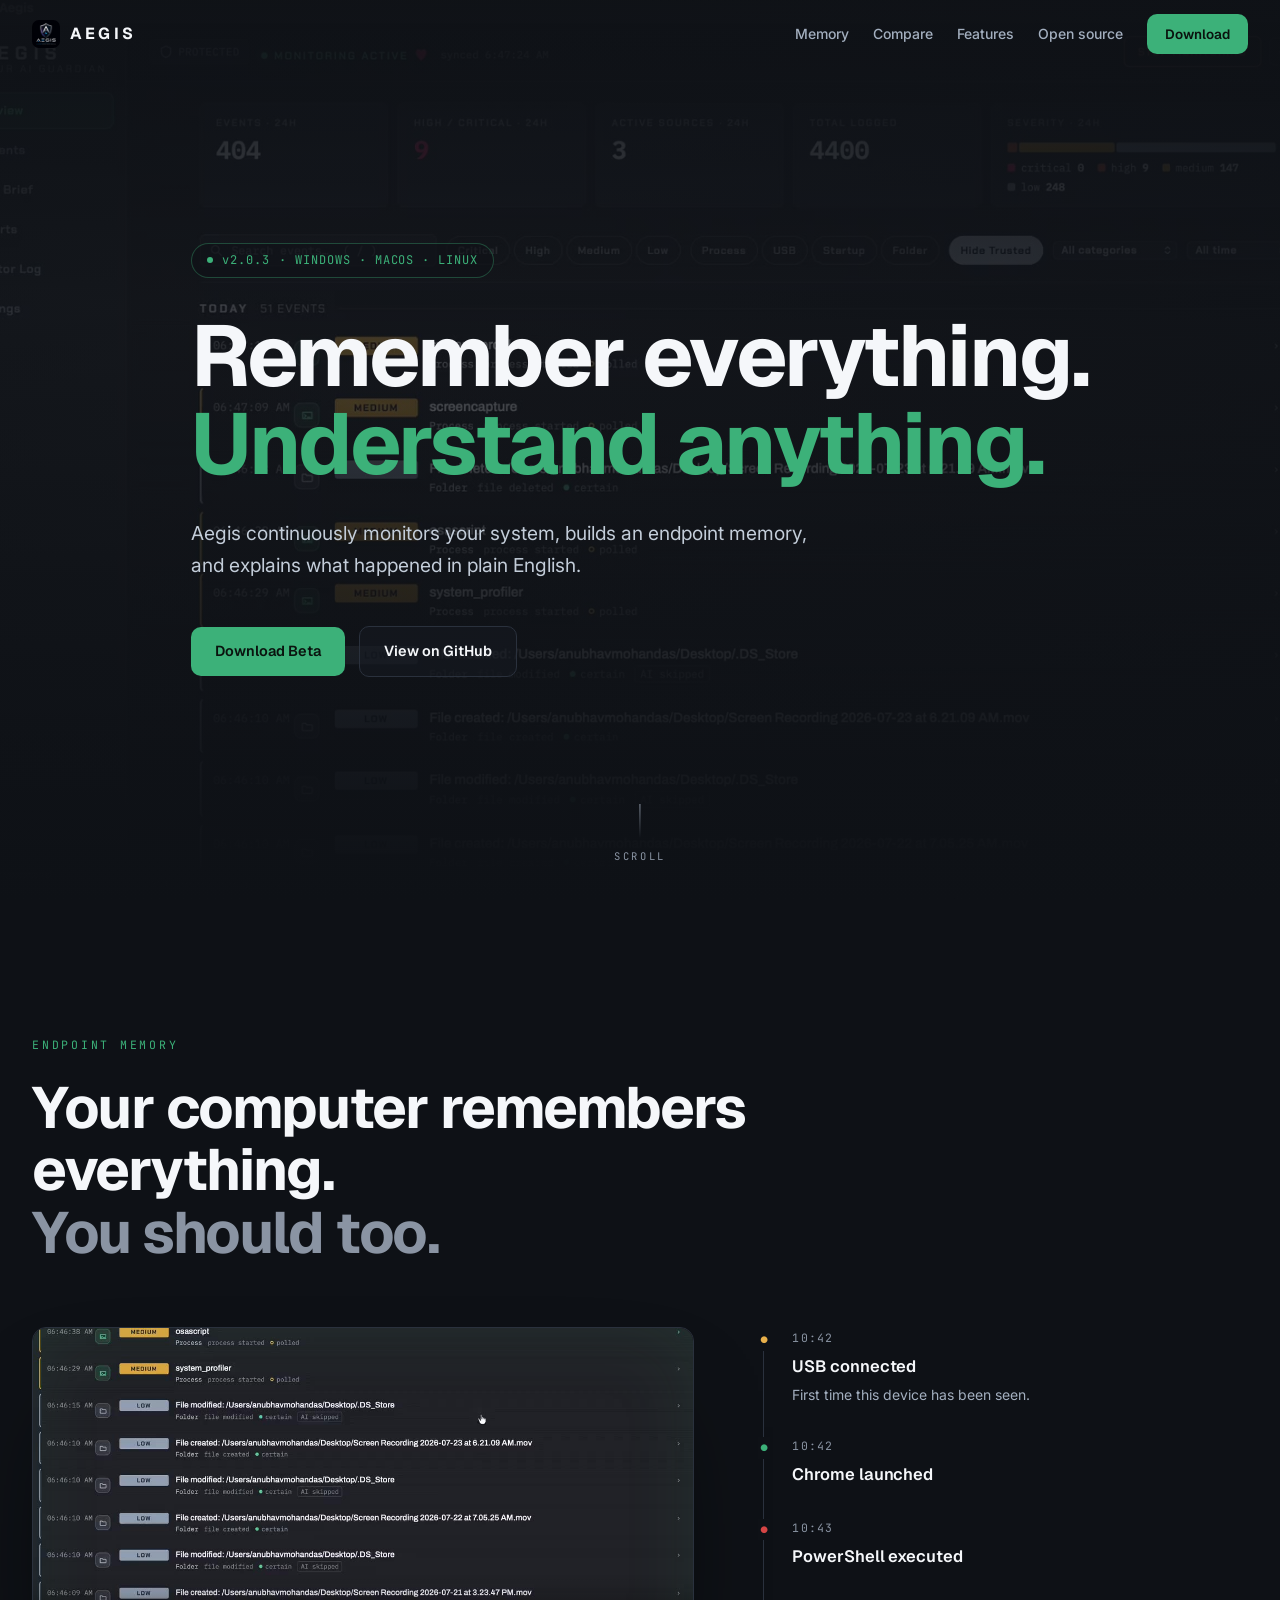
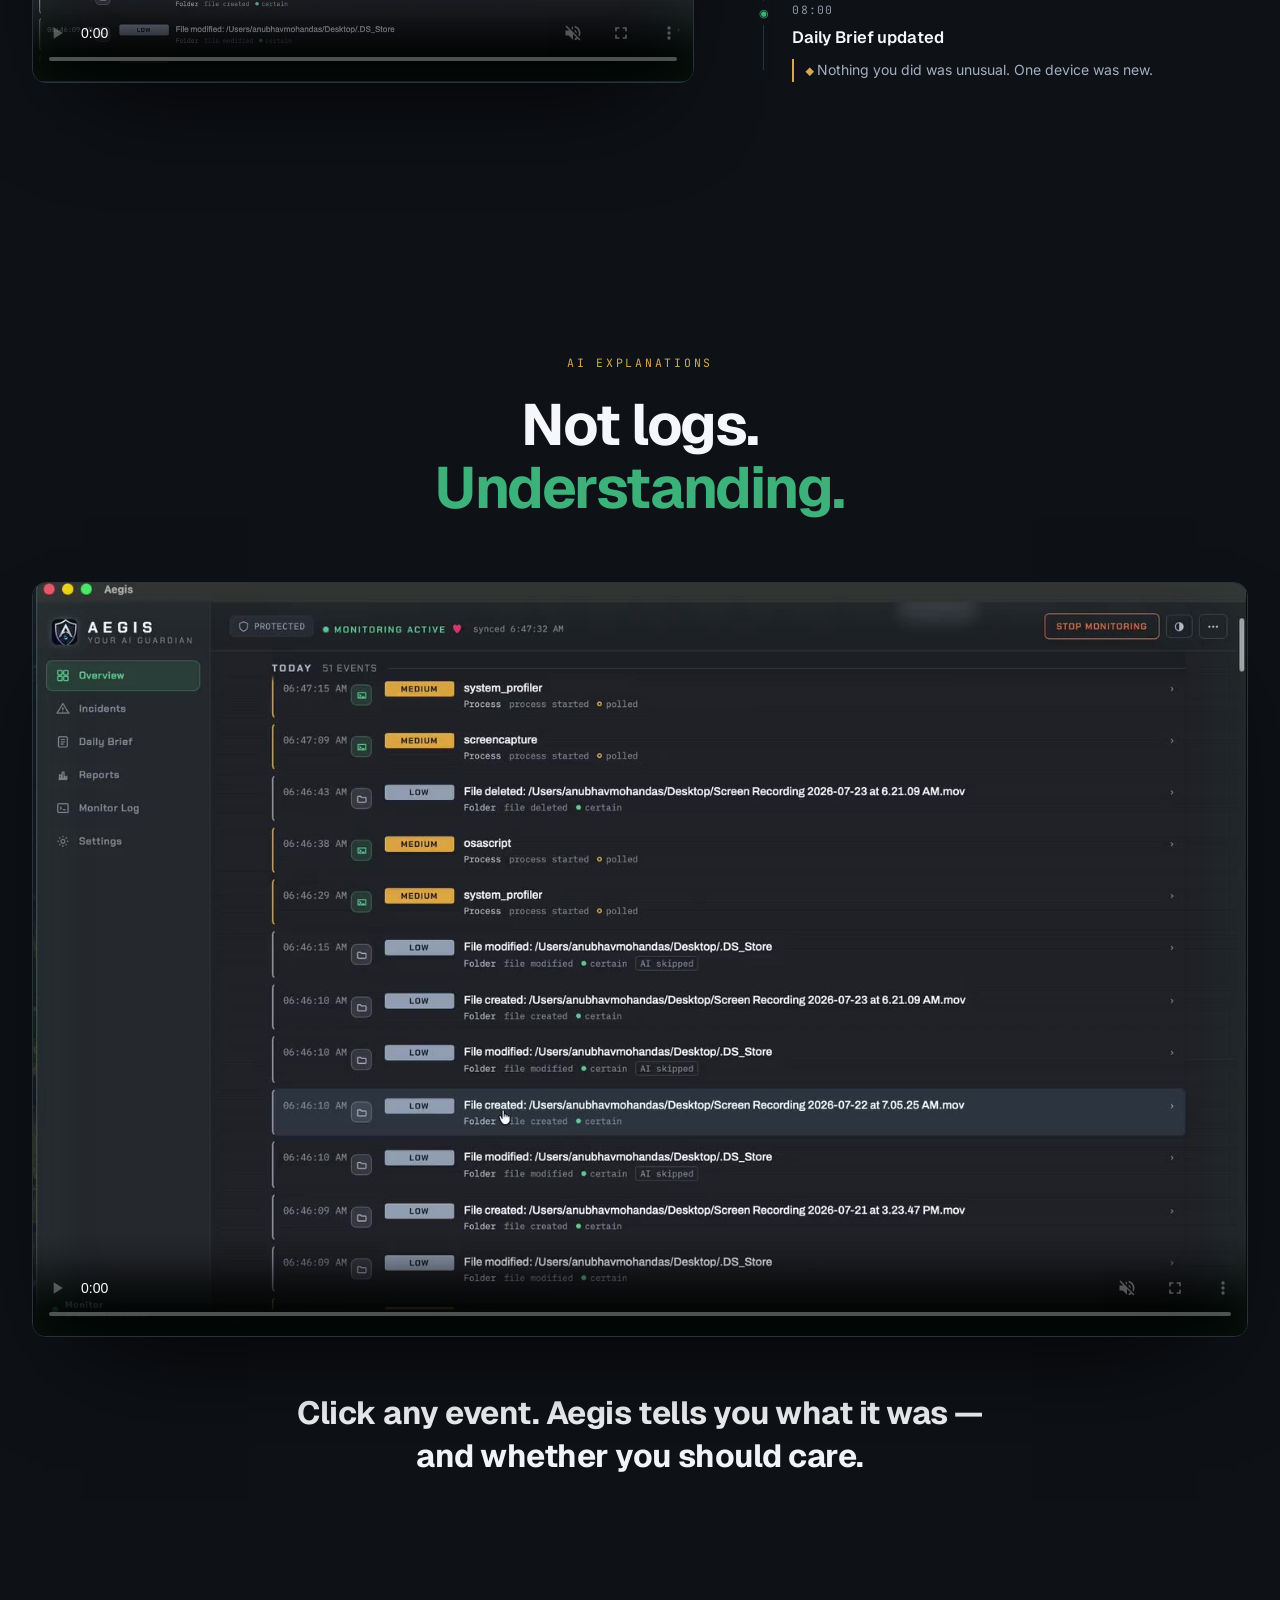
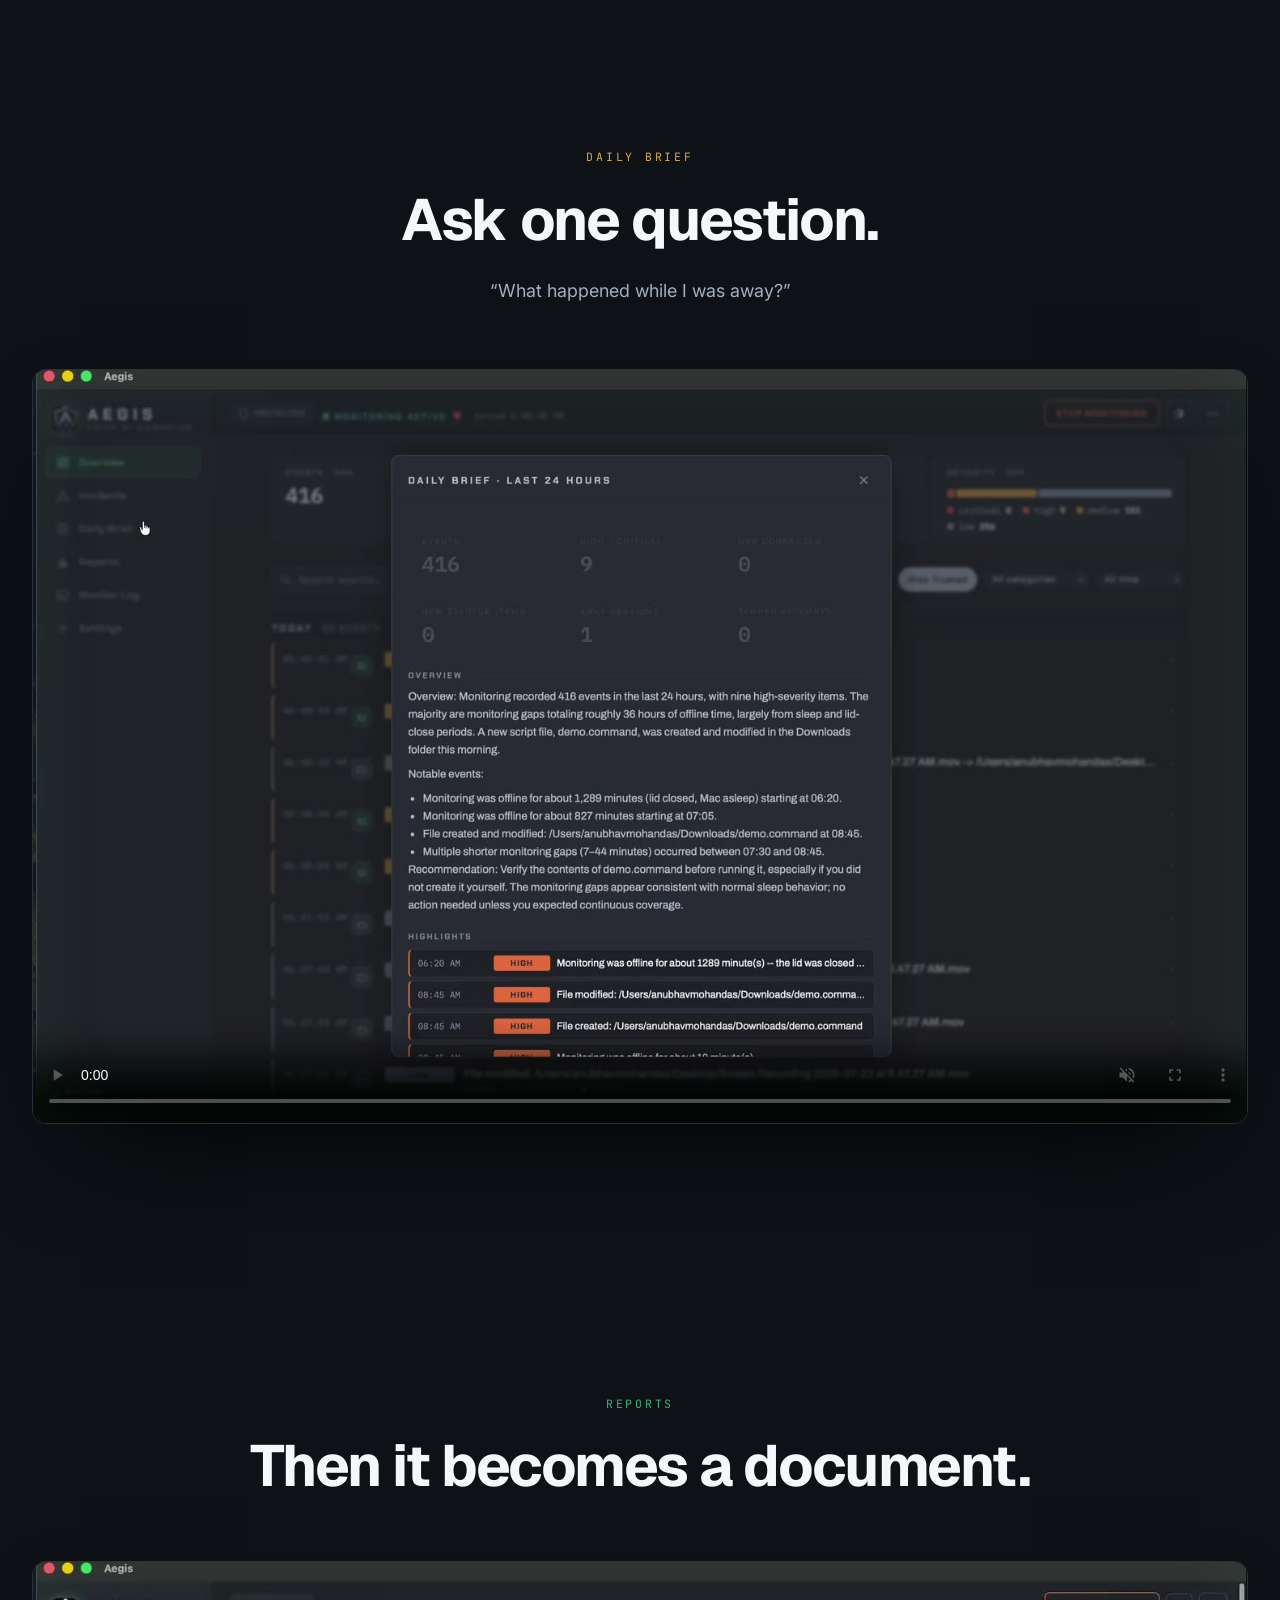
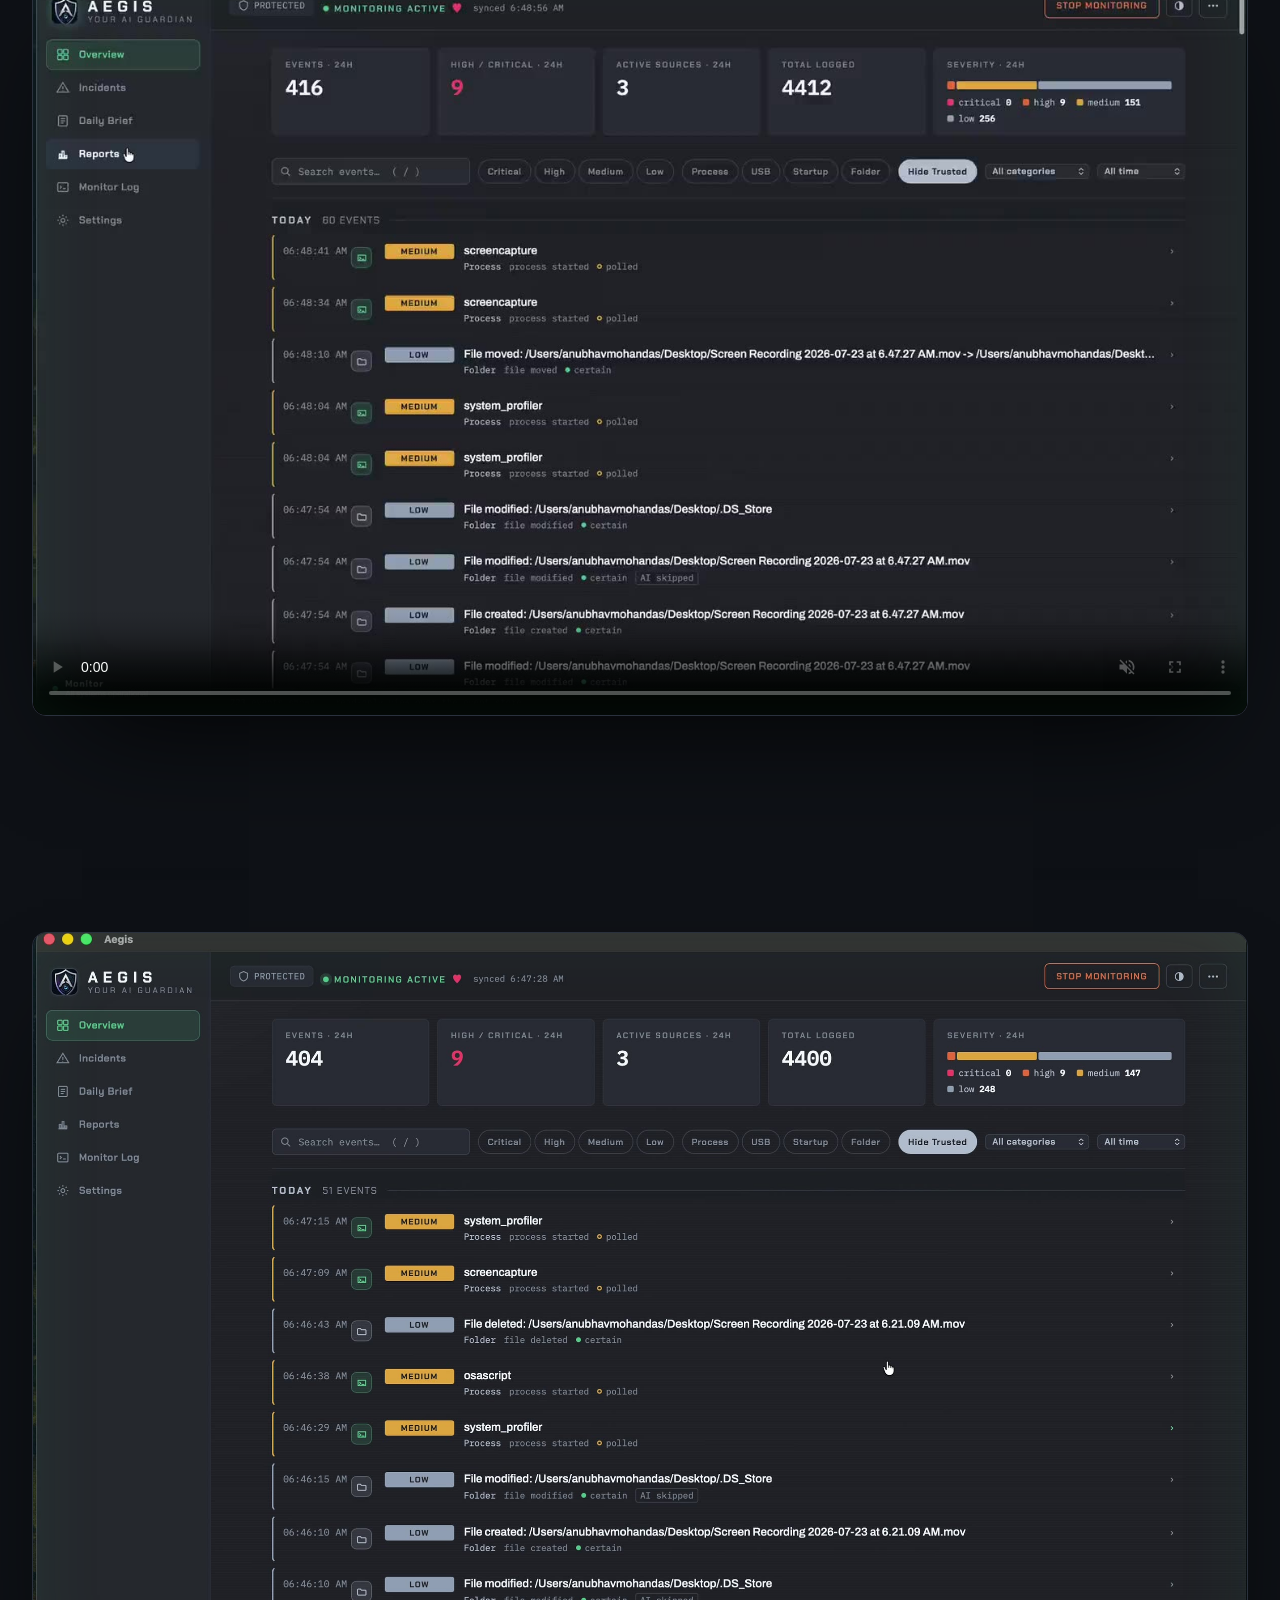
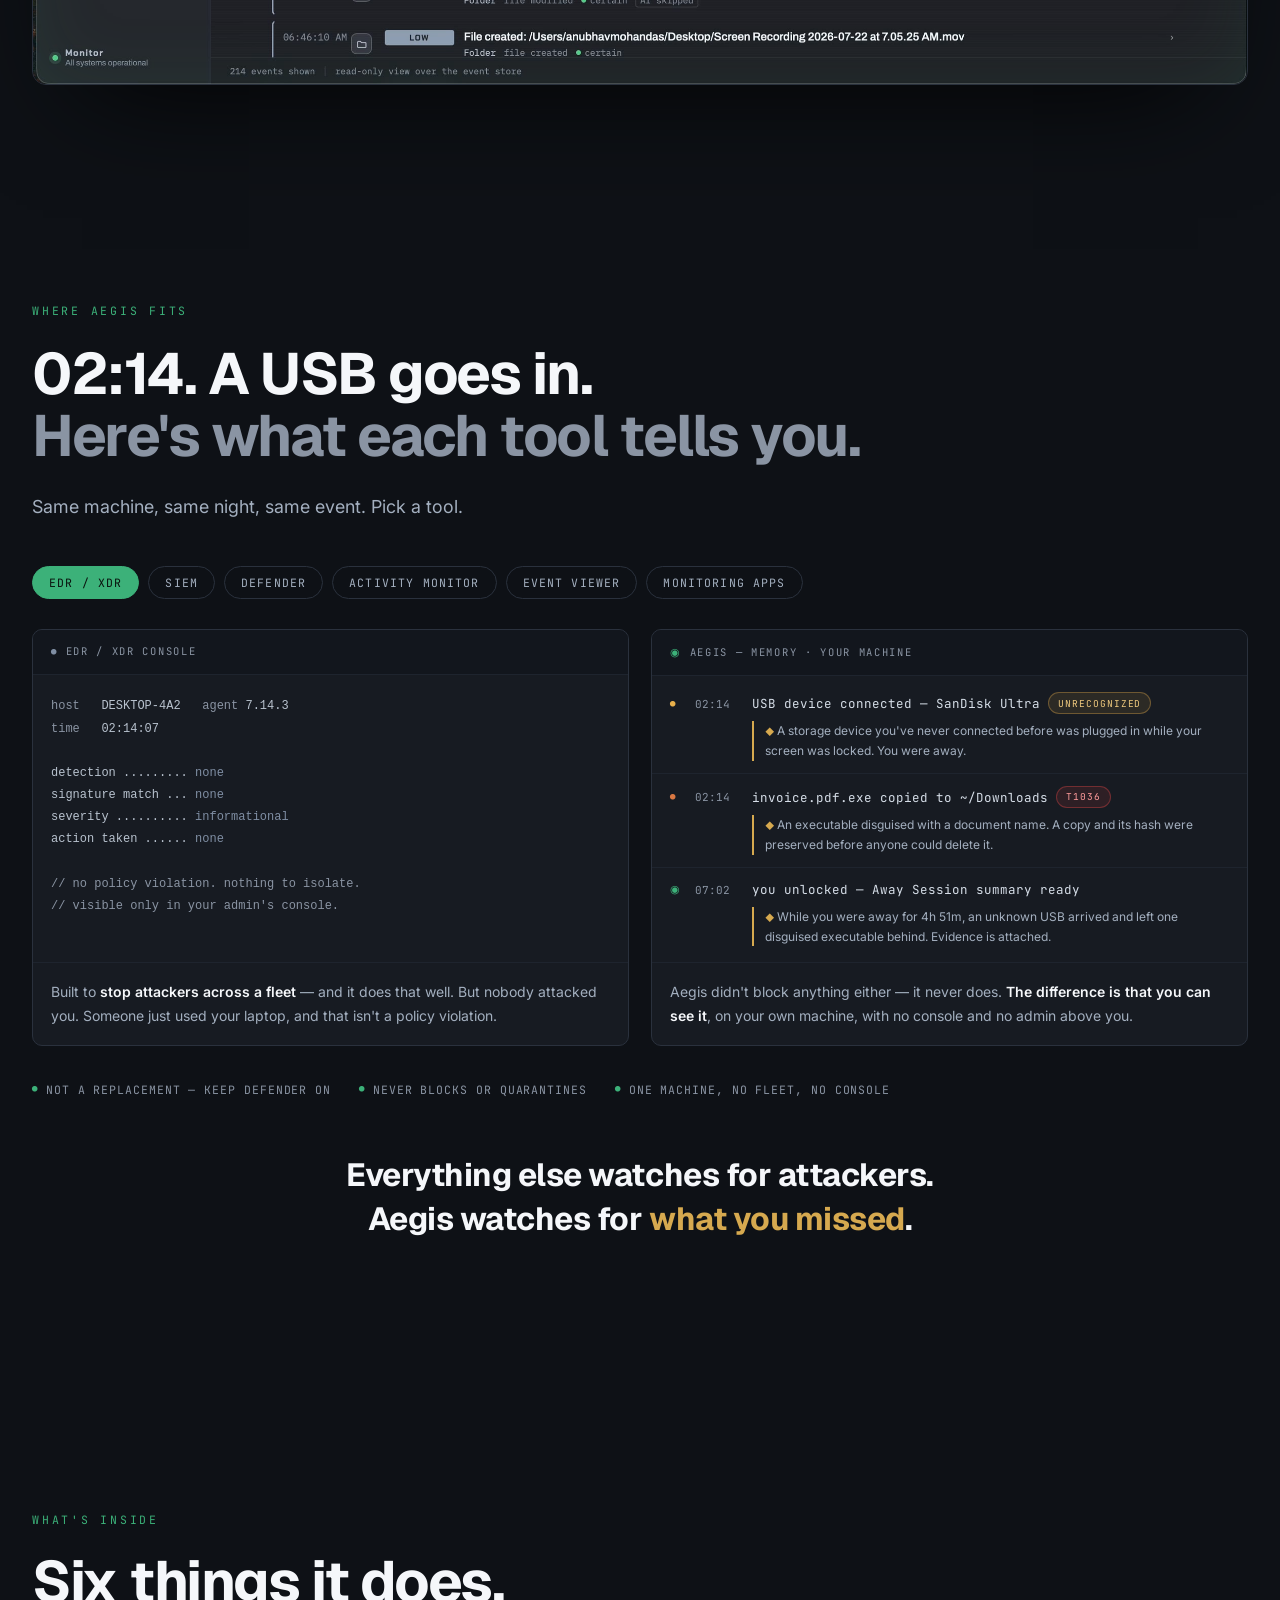
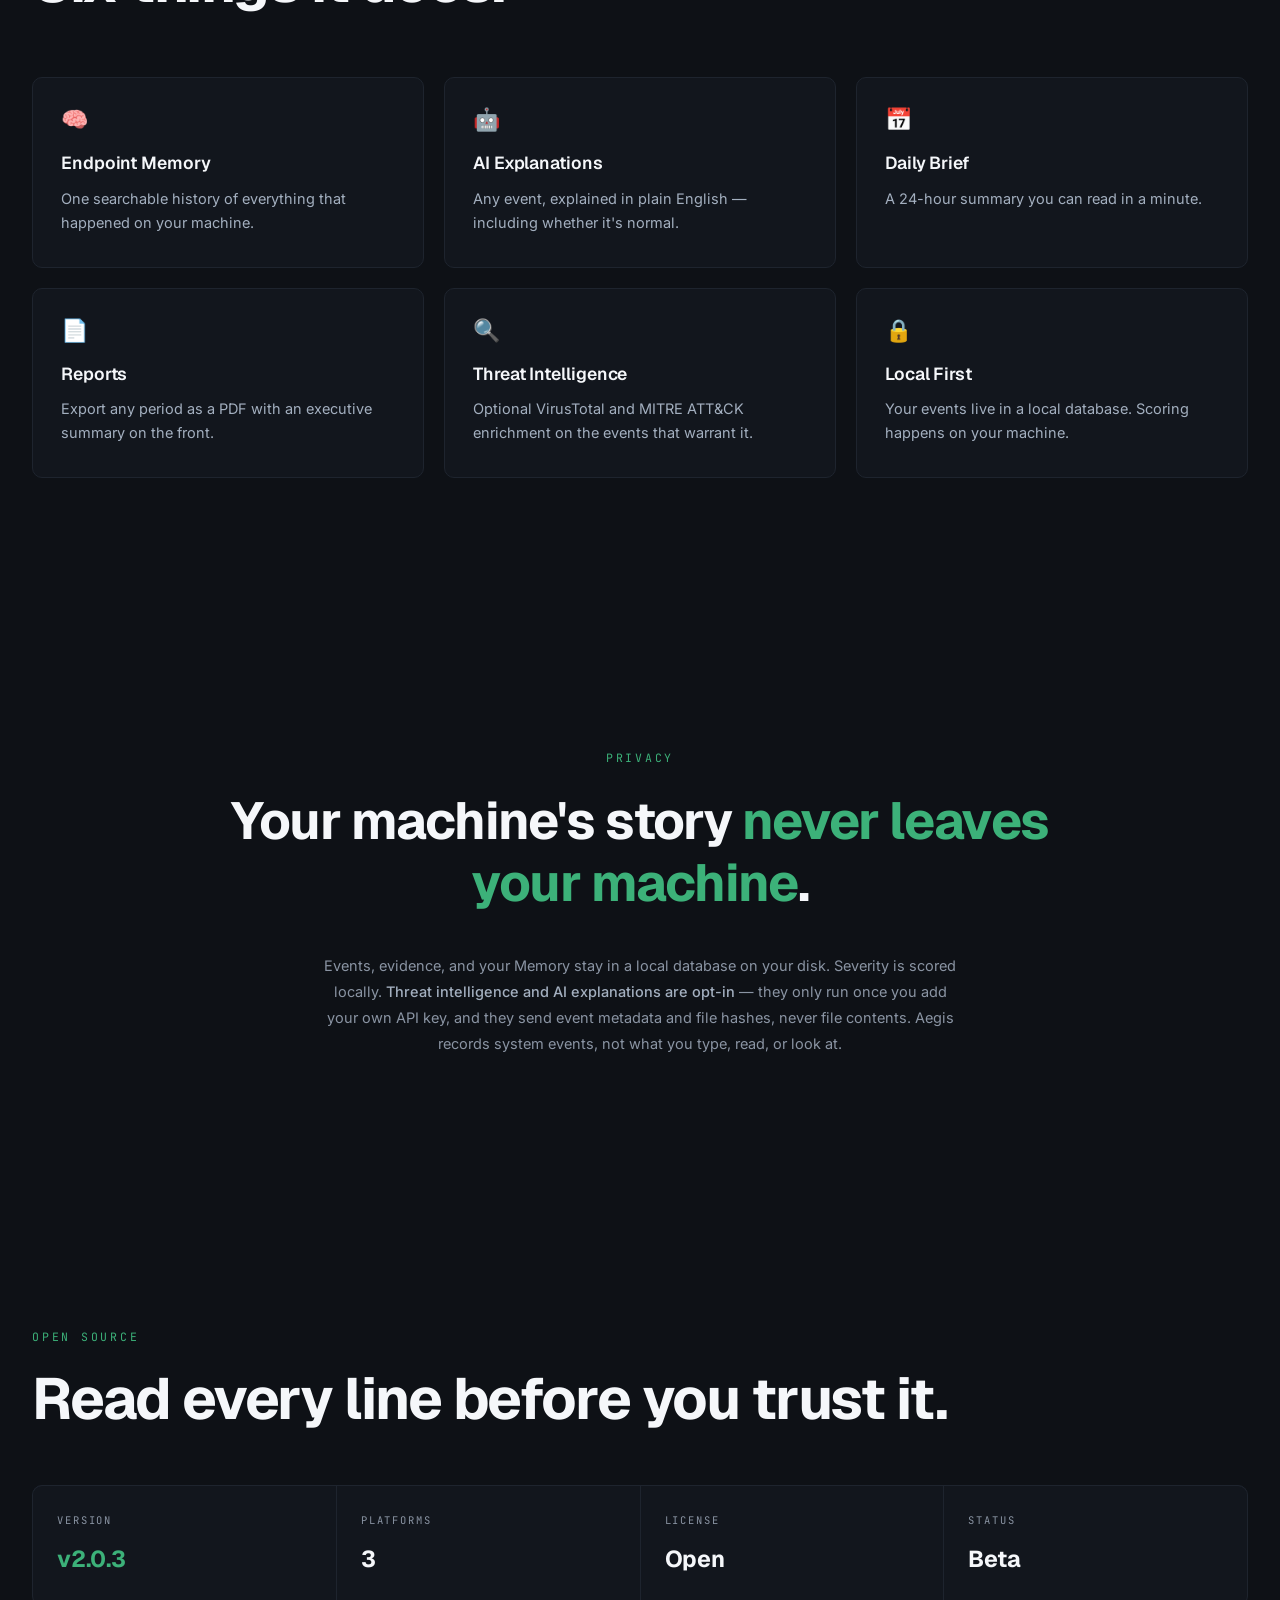
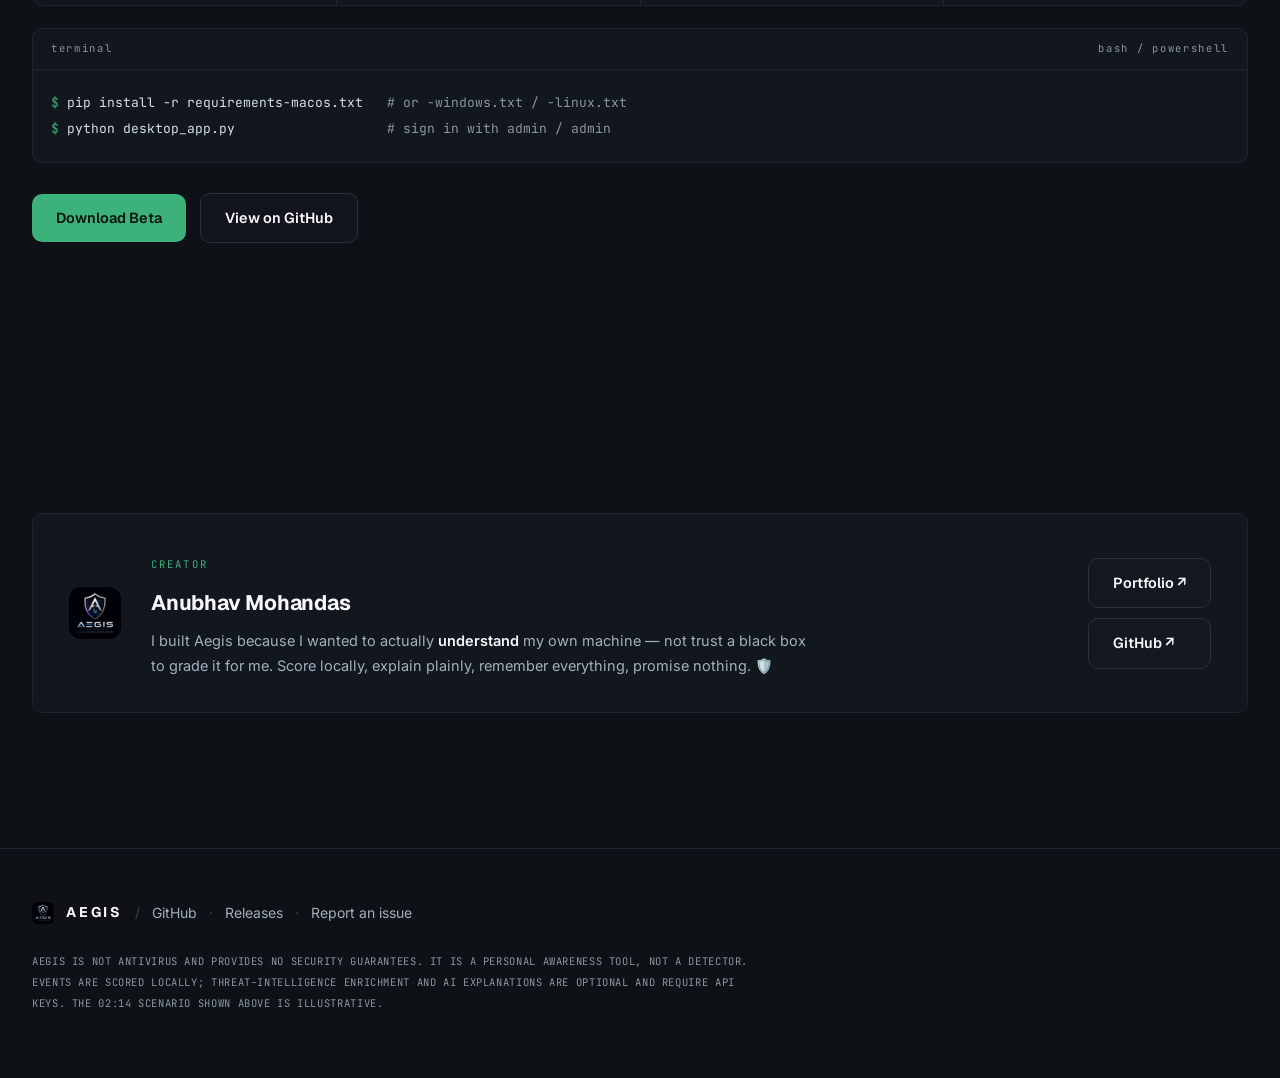
==== website/index.html @ 230b219d "Release v2.0.3" ====
<!DOCTYPE html>
<html lang="en">
<head>
<meta charset="UTF-8">
<meta name="viewport" content="width=device-width, initial-scale=1.0">
<title>Aegis — Remember everything. Understand anything.</title>
<meta name="description" content="Aegis continuously monitors your computer, builds an endpoint memory, and explains what happened in plain English.">
<link rel="icon" href="assets/aegis.ico">
<meta property="og:title" content="Aegis — Remember everything. Understand anything.">
<meta property="og:description" content="Aegis continuously monitors your computer, builds an endpoint memory, and explains what happened in plain English.">
<meta property="og:image" content="media/dashboard-full.jpg">
<meta name="theme-color" content="#0E1116">
<link rel="preconnect" href="https://fonts.googleapis.com">
<link rel="preconnect" href="https://fonts.gstatic.com" crossorigin>
<link href="https://fonts.googleapis.com/css2?family=Geist:wght@500;600;700&family=Inter:wght@400;500;600&family=JetBrains+Mono:wght@400;500&display=swap" rel="stylesheet">
<link rel="stylesheet" href="design-system/tokens.css">
<script>document.documentElement.classList.add('js')</script>
<style>
*{margin:0;padding:0;box-sizing:border-box}
html{scroll-behavior:smooth}
body{
  background:var(--bg);color:var(--secondary);
  font-family:var(--font-body);font-size:17px;line-height:1.7;
  overflow-x:hidden;-webkit-font-smoothing:antialiased;
}
::selection{background:rgba(60,177,121,.3);color:#fff}
img,video{display:block;max-width:100%}
a{color:inherit}

.wrap{max-width:1140px;margin:0 auto;padding:0 32px}
.wrap-wide{max-width:1440px;margin:0 auto;padding:0 32px}

/* ============ design language ============
   ● event marker (severity-colored) · ◆ AI voice (gold) · ◉ memory (emerald)
   one radius · one pill · emerald = product · gold = intelligence · red = threat
   motion: fade + 8px rise. hover: 2px lift. nothing spins, nothing bounces.
========================================== */

/* ---- nav ---- */
nav{
  position:fixed;top:0;left:0;right:0;z-index:60;
  transition:background .3s, border-color .3s, backdrop-filter .3s;
  border-bottom:1px solid transparent;
}
nav.stuck{
  background:rgba(14,17,22,.82);backdrop-filter:blur(14px);
  border-bottom-color:var(--border-soft);
}
.nav-inner{display:flex;align-items:center;gap:24px;height:68px;max-width:1440px;margin:0 auto;padding:0 32px}
.brand{display:flex;align-items:center;gap:10px;text-decoration:none;margin-right:auto}
.brand img{width:28px;height:28px;border-radius:7px}
.brand span{font-family:var(--font-display);font-weight:700;font-size:16px;letter-spacing:.2em;color:var(--text)}
.nav-links{display:flex;gap:24px;align-items:center}
/* :not(.btn) — otherwise this out-specifies .btn-primary and greys out the button label */
.nav-links a:not(.btn){color:var(--secondary);text-decoration:none;font-size:14px;font-weight:500;transition:color .2s}
.nav-links a:not(.btn):hover{color:var(--text)}

.btn{
  display:inline-flex;align-items:center;gap:8px;
  font-family:var(--font-display);font-weight:600;font-size:14.5px;
  padding:12px 24px;border-radius:var(--radius);text-decoration:none;
  transition:background .18s, border-color .18s, transform .18s;
}
.btn:hover{transform:translateY(-2px)}
.btn-primary{background:var(--primary);color:#0A130E}
.btn-primary:hover{background:#46C287}
.btn-ghost{color:var(--text);border:1px solid var(--border);background:rgba(23,27,34,.5)}
.btn-ghost:hover{border-color:#3A4452;background:rgba(163,175,191,.07)}
.nav-links .btn{padding:9px 18px;font-size:13.5px}

/* ---- hero: full-bleed video, two lines, two buttons ---- */
.hero{
  position:relative;min-height:100svh;
  display:flex;align-items:center;
  overflow:hidden;isolation:isolate;
}
.hero-video{
  position:absolute;inset:0;width:100%;height:100%;
  object-fit:cover;z-index:-2;
  animation:drift 34s ease-in-out infinite alternate;
}
@keyframes drift{from{transform:scale(1.02)}to{transform:scale(1.09)}}
.hero-scrim{
  position:absolute;inset:0;z-index:-1;
  background:
    radial-gradient(120% 90% at 28% 45%, rgba(14,17,22,.5), rgba(14,17,22,.84) 72%),
    linear-gradient(to bottom, rgba(14,17,22,.86) 0%, rgba(14,17,22,.4) 34%, rgba(14,17,22,.76) 74%, var(--bg) 100%);
}
.hero-inner{padding:140px 0 120px;max-width:900px}
.status-pill{
  display:inline-flex;align-items:center;gap:9px;
  font-family:var(--font-mono);font-size:12px;letter-spacing:.08em;color:var(--primary);
  border:1px solid rgba(60,177,121,.35);background:rgba(14,17,22,.5);
  padding:6px 15px;border-radius:999px;margin-bottom:34px;
}
.status-pill .dot{width:6px;height:6px;border-radius:50%;background:var(--primary);animation:ping 2.4s infinite}
@keyframes ping{
  0%{box-shadow:0 0 0 0 rgba(60,177,121,.5)}
  70%{box-shadow:0 0 0 8px rgba(60,177,121,0)}
  100%{box-shadow:0 0 0 0 rgba(60,177,121,0)}
}
h1{
  font-family:var(--font-display);font-weight:700;
  font-size:clamp(44px,7vw,86px);line-height:1.03;letter-spacing:-.03em;
  color:var(--text);margin-bottom:28px;
}
h1 .two{color:var(--primary);display:block}
.hero p.lede{
  font-size:clamp(17px,1.5vw,20px);max-width:34em;line-height:1.7;
  color:#C3CDD9;margin-bottom:44px;
}
.cta-row{display:flex;gap:14px;flex-wrap:wrap;align-items:center}
.scroll-cue{
  position:absolute;bottom:34px;left:50%;transform:translateX(-50%);
  font-family:var(--font-mono);font-size:10.5px;letter-spacing:.24em;color:var(--dim);
  display:flex;flex-direction:column;align-items:center;gap:10px;
}
.scroll-cue i{display:block;width:1px;height:34px;background:linear-gradient(var(--dim),transparent);animation:cue 2.6s ease-in-out infinite}
@keyframes cue{0%,100%{opacity:.25}50%{opacity:.9}}

/* ---- sections: let it breathe ---- */
section{padding:clamp(110px,15vh,190px) 0}
section[id]{scroll-margin-top:88px}   /* the nav is fixed — don't let anchors land under it */
.sec-tag{
  font-family:var(--font-mono);font-size:11.5px;letter-spacing:.24em;color:var(--primary);
  margin-bottom:22px;
}
.sec-tag.gold{color:var(--accent)}
h2{
  font-family:var(--font-display);font-weight:700;
  font-size:clamp(32px,4.6vw,58px);color:var(--text);
  line-height:1.08;letter-spacing:-.025em;max-width:16em;
}
h2 .dim{color:var(--dim)}
h2 .em{color:var(--primary)}
.one-line{font-size:clamp(17px,1.4vw,19px);max-width:32em;line-height:1.7;margin-top:24px}
.center{text-align:center}
.center h2,.center .one-line{margin-inline:auto}

/* ---- the frame every video/screenshot sits in ---- */
.frame{
  position:relative;border-radius:14px;overflow:hidden;
  border:1px solid var(--border);background:var(--surface-2);
  box-shadow:0 50px 110px -50px rgba(0,0,0,.95), 0 0 0 1px rgba(255,255,255,.02) inset;
}
.frame video,.frame img{width:100%;height:auto;display:block}
.frame::after{
  content:"";position:absolute;inset:0;pointer-events:none;border-radius:14px;
  box-shadow:0 0 90px -20px rgba(60,177,121,.16) inset;
}
.frame.tall video{aspect-ratio:2300/1230;object-fit:cover}

/* full-width cinematic beat */
.beat{margin-top:clamp(50px,7vh,86px)}
.beat-wide{margin-top:clamp(50px,7vh,86px)}

/* ---- memory: video left, timeline right ---- */
.split{
  display:grid;grid-template-columns:1.15fr .85fr;gap:clamp(40px,5vw,76px);
  align-items:center;margin-top:clamp(50px,7vh,80px);
}
.tl{position:relative;padding-left:34px}
.tl::before{content:"";position:absolute;left:5px;top:12px;bottom:12px;width:1px;background:var(--border)}
.tl-row{position:relative;padding:0 0 30px}
.tl-row:last-child{padding-bottom:0}
.tl-row::before{
  content:"●";position:absolute;left:-34px;top:1px;font-size:9px;line-height:1.9;
  color:var(--primary);background:var(--bg);padding:2px 0;width:12px;text-align:center;
}
.tl-row.warn::before{color:var(--sev-med)}
.tl-row.bad::before{color:var(--sev-crit)}
.tl-row.mem::before{content:"◉";font-size:11px;color:var(--primary)}
.tl-row .tm{font-family:var(--font-mono);font-size:11.5px;letter-spacing:.1em;color:var(--dim);display:block;margin-bottom:4px}
.tl-row .what{display:block;font-family:var(--font-display);font-weight:600;font-size:16.5px;color:var(--text);letter-spacing:-.005em}
.tl-row .note{display:block;font-size:14px;color:var(--secondary);margin-top:4px;line-height:1.6}
.tl-row .note.ai{border-left:2px solid var(--accent);padding-left:11px;margin-top:8px}
.tl-row .note.ai::before{content:"◆ ";color:var(--accent);font-size:9px}

/* ---- pull quote after a video ---- */
.pull{
  margin-top:clamp(44px,6vh,72px);text-align:center;
  font-family:var(--font-display);font-weight:700;
  font-size:clamp(22px,2.6vw,32px);line-height:1.35;letter-spacing:-.015em;color:var(--text);
}
.pull .q{color:var(--accent)}

/* ---- the big screenshot: no text, just the product ---- */
.shot-section{padding:clamp(60px,9vh,120px) 0}

/* ---- comparison ---- */
.chips{display:flex;gap:9px;flex-wrap:wrap;margin-top:44px}
.chip{
  font-family:var(--font-mono);font-size:11.5px;letter-spacing:.1em;
  color:var(--secondary);background:transparent;
  border:1px solid var(--border);border-radius:999px;padding:8px 16px;cursor:pointer;
  transition:border-color .18s, color .18s, background .18s;
}
.chip:hover{color:var(--text);border-color:#3A4452}
.chip[aria-pressed="true"]{color:#0A130E;background:var(--primary);border-color:var(--primary)}
.chip:focus-visible{outline:2px solid var(--primary);outline-offset:2px}

.vs{display:grid;grid-template-columns:1fr 1fr;gap:22px;margin-top:30px}
.panel{
  background:var(--surface);border:1px solid var(--border);border-radius:var(--radius);
  overflow:hidden;display:flex;flex-direction:column;
  font-family:var(--font-mono);font-size:12.5px;
}
.panel-bar{
  display:flex;align-items:center;gap:10px;padding:13px 18px;
  border-bottom:1px solid var(--border-soft);background:var(--surface-2);
}
.panel-bar .t{font-size:10.5px;letter-spacing:.16em;color:var(--dim);display:flex;align-items:center;gap:8px}
.panel-bar .t i{font-style:normal;font-size:9px}
.panel-bar .t i.r{color:var(--sev-low)}
.panel-bar .t i.g{color:var(--primary);font-size:11px}
.raw{
  padding:20px 18px;color:#B8C2CE;line-height:1.85;white-space:pre-wrap;
  flex:1;min-height:250px;font-size:12px;
}
.raw .k{color:var(--dim)}
.raw .nil{color:var(--sev-low)}
.raw .warn{color:var(--warning)}
html.js .raw.swap,html.js .mem-list.swap{animation:swapIn .3s ease}
@keyframes swapIn{from{opacity:0;transform:translateY(4px)}to{opacity:1;transform:none}}
.verdict{
  padding:17px 18px;border-top:1px solid var(--border-soft);
  font-family:var(--font-body);font-size:14px;line-height:1.7;color:var(--secondary);
}
.verdict b{color:var(--text);font-weight:600}
.mem-list{padding:4px 0;flex:1}
.mem-evt{display:grid;grid-template-columns:14px 46px 1fr;gap:11px;align-items:baseline;padding:12px 18px}
.mem-evt + .mem-evt{border-top:1px solid var(--border-soft)}
.mem-evt .mk{font-size:9px;line-height:1;transform:translateY(-1px)}
.mem-evt .mk.med{color:var(--sev-med)}
.mem-evt .mk.high{color:var(--sev-high)}
.mem-evt .mk.ses{color:var(--primary);font-size:11px}
.mem-evt .tm{color:var(--dim);font-size:11px}
.mem-evt .what{color:#D6DEE8;line-height:1.6}
.badge{display:inline-block;font-size:9.5px;letter-spacing:.1em;padding:2.5px 9px;border-radius:999px;margin-left:8px;vertical-align:1px}
.badge.threat{color:#FF9B9B;background:rgba(214,69,69,.12);border:1px solid rgba(214,69,69,.4)}
.badge.med{color:#EFC97E;background:rgba(232,176,75,.1);border:1px solid rgba(232,176,75,.35)}
.mem-evt .ai{
  display:block;color:var(--secondary);margin-top:7px;font-size:12px;line-height:1.65;
  border-left:2px solid var(--accent);padding-left:11px;font-family:var(--font-body);
}
.mem-evt .ai::before{content:"◆ ";color:var(--accent);font-size:9px}
.trust-strip{
  margin-top:34px;display:flex;gap:10px 28px;flex-wrap:wrap;
  font-family:var(--font-mono);font-size:11.5px;letter-spacing:.08em;color:var(--dim);
}
.trust-strip span{display:flex;align-items:center;gap:8px}
.trust-strip i{color:var(--primary);font-style:normal;font-size:9px}

/* ---- features: six, one sentence each ---- */
.grid6{display:grid;grid-template-columns:repeat(3,1fr);gap:20px;margin-top:clamp(50px,7vh,76px)}
.f{
  border:1px solid var(--border-soft);border-radius:var(--radius);
  background:var(--surface-2);padding:30px 28px 32px;
  transition:transform .2s, border-color .2s, background .2s;
}
.f:hover{transform:translateY(-2px);border-color:var(--border);background:var(--surface)}
.f .ico{font-size:22px;line-height:1;display:block;margin-bottom:18px}
.f h3{font-family:var(--font-display);font-weight:600;font-size:17.5px;color:var(--text);margin-bottom:9px;letter-spacing:-.005em}
.f p{font-size:14.5px;line-height:1.65}

/* ---- privacy: one statement ---- */
.privacy{text-align:center}
.privacy .big{
  font-family:var(--font-display);font-weight:700;
  font-size:clamp(28px,4.2vw,52px);line-height:1.2;letter-spacing:-.025em;color:var(--text);
  max-width:16em;margin:0 auto;
}
.privacy .big em{font-style:normal;color:var(--primary)}
.privacy .fine{
  margin:38px auto 0;max-width:44em;font-size:14.5px;line-height:1.8;color:var(--dim);
}
.privacy .fine b{color:var(--secondary);font-weight:500}

/* ---- open source ---- */
.os-grid{display:grid;grid-template-columns:repeat(4,1fr);gap:1px;background:var(--border-soft);
  border:1px solid var(--border-soft);border-radius:var(--radius);overflow:hidden;margin-top:clamp(46px,6vh,72px)}
.os-cell{background:var(--surface-2);padding:26px 24px}
.os-cell .k{font-family:var(--font-mono);font-size:10.5px;letter-spacing:.18em;color:var(--dim);display:block;margin-bottom:10px}
.os-cell .v{font-family:var(--font-display);font-weight:700;font-size:23px;color:var(--text);letter-spacing:-.01em}
.os-cell .v.em{color:var(--primary)}
.codebox{
  margin-top:22px;background:var(--surface-2);border:1px solid var(--border-soft);
  border-radius:var(--radius);overflow:hidden;
}
.cb-bar{
  display:flex;justify-content:space-between;padding:11px 18px;
  border-bottom:1px solid var(--border-soft);
  font-family:var(--font-mono);font-size:10.5px;letter-spacing:.16em;color:var(--dim);
}
.codebox pre{
  padding:20px 18px;font-family:var(--font-mono);font-size:13px;line-height:2;
  color:#D6DEE8;overflow-x:auto;
}
.codebox .p{color:var(--primary)}
.codebox .c{color:var(--dim)}

/* ---- creator ---- */
.creator .card{
  display:grid;grid-template-columns:auto 1fr auto;gap:30px;align-items:center;
  border:1px solid var(--border-soft);border-radius:var(--radius);
  background:var(--surface-2);padding:34px 36px;
}
.creator .sigil img{width:52px;height:52px;border-radius:12px}
.creator .tag{font-family:var(--font-mono);font-size:10.5px;letter-spacing:.2em;color:var(--primary)}
.creator h3{font-family:var(--font-display);font-weight:700;font-size:21px;color:var(--text);margin:8px 0 8px;letter-spacing:-.01em}
.creator p{font-size:14.5px;line-height:1.7;max-width:46em}
.creator p b{color:var(--text);font-weight:600}
.creator .links{display:flex;flex-direction:column;gap:10px}

/* ---- footer ---- */
footer{border-top:1px solid var(--border-soft);padding:52px 0 64px}
.foot-inner{display:flex;align-items:center;gap:12px;flex-wrap:wrap;font-size:14px}
.foot-inner img{width:22px;height:22px;border-radius:6px}
.fbrand{font-family:var(--font-display);font-weight:700;letter-spacing:.2em;color:var(--text);font-size:14px}
.foot-inner a{color:var(--secondary);text-decoration:none;transition:color .2s}
.foot-inner a:hover{color:var(--text)}
.sep{color:#39424F}
.foot-disclaimer{
  margin-top:26px;font-family:var(--font-mono);font-size:10.5px;line-height:2;
  letter-spacing:.06em;color:var(--dim);max-width:70em;   /* legal text — must stay readable */
}

/* ---- motion: fade + rise, nothing else ---- */
html.js .reveal{opacity:0;transform:translateY(8px)}
html.js .reveal.in{opacity:1;transform:none;transition:opacity .7s cubic-bezier(.2,.6,.2,1), transform .7s cubic-bezier(.2,.6,.2,1)}

/* ---- responsive ---- */
@media (max-width:960px){
  .split{grid-template-columns:1fr;gap:40px}
  .vs{grid-template-columns:1fr}
  .grid6{grid-template-columns:repeat(2,1fr)}
  .os-grid{grid-template-columns:repeat(2,1fr)}
  .creator .card{grid-template-columns:1fr;gap:22px}
  .creator .links{flex-direction:row}
}
@media (max-width:620px){
  body{font-size:16px}
  .wrap,.wrap-wide,.nav-inner{padding:0 20px}
  .nav-links a:not(.btn){display:none}
  .grid6{grid-template-columns:1fr}
  .os-grid{grid-template-columns:1fr}
  .hero-inner{padding:120px 0 100px}
  .status-pill .plat{display:none}   /* the platform list wraps the pill to two lines */
  .cta-row .btn{flex:1;justify-content:center}
  .raw{min-height:0}
}
@media (prefers-reduced-motion:reduce){
  html{scroll-behavior:auto}
  *,*::before,*::after{animation:none!important;transition:none!important}
  html.js .reveal{opacity:1;transform:none}
  .btn:hover,.f:hover{transform:none}
}
</style>
</head>
<body>

<nav id="nav">
  <div class="nav-inner">
    <a class="brand" href="#top"><img src="assets/tray_icon.png" alt=""><span>AEGIS</span></a>
    <div class="nav-links">
      <a href="#memory">Memory</a>
      <a href="#compare">Compare</a>
      <a href="#features">Features</a>
      <a href="#open">Open source</a>
      <a class="btn btn-primary" href="https://github.com/anubhavmohandas/Aegis/releases" target="_blank" rel="noopener">Download</a>
    </div>
  </div>
</nav>

<!-- ============ HERO ============ -->
<header class="hero" id="top">
  <video class="hero-video" src="media/hero.mp4" poster="media/hero.jpg"
         autoplay muted loop playsinline preload="auto" aria-hidden="true" tabindex="-1"></video>
  <div class="hero-scrim"></div>
  <div class="wrap-wide">
    <div class="hero-inner">
      <span class="status-pill"><span class="dot"></span>v2.0.3<span class="plat"> · WINDOWS · MACOS · LINUX</span></span>
      <h1>Remember everything.<span class="two">Understand anything.</span></h1>
      <p class="lede">
        Aegis continuously monitors your system, builds an endpoint memory,
        and explains what happened in plain English.
      </p>
      <div class="cta-row">
        <a class="btn btn-primary" href="https://github.com/anubhavmohandas/Aegis/releases" target="_blank" rel="noopener">Download Beta</a>
        <a class="btn btn-ghost" href="https://github.com/anubhavmohandas/Aegis" target="_blank" rel="noopener">View on GitHub</a>
      </div>
    </div>
  </div>
  <span class="scroll-cue"><i></i>SCROLL</span>
</header>

<!-- ============ MEMORY ============ -->
<section id="memory">
  <div class="wrap-wide">
    <div class="reveal">
      <div class="sec-tag">ENDPOINT MEMORY</div>
      <h2>Your computer remembers everything.<br><span class="dim">You should too.</span></h2>
    </div>
    <div class="split">
      <div class="frame tall reveal">
        <video src="media/memory.mp4" poster="media/memory.jpg"
               muted loop playsinline preload="none" data-io
               aria-label="The Aegis event stream, scrolling through recorded system activity"></video>
      </div>
      <div class="tl reveal">
        <div class="tl-row warn">
          <span class="tm">10:42</span>
          <span class="what">USB connected</span>
          <span class="note">First time this device has been seen.</span>
        </div>
        <div class="tl-row">
          <span class="tm">10:42</span>
          <span class="what">Chrome launched</span>
        </div>
        <div class="tl-row bad">
          <span class="tm">10:43</span>
          <span class="what">PowerShell executed</span>
        </div>
        <div class="tl-row mem">
          <span class="tm">08:00</span>
          <span class="what">Daily Brief updated</span>
          <span class="note ai">Nothing you did was unusual. One device was new.</span>
        </div>
      </div>
    </div>
  </div>
</section>

<!-- ============ INCIDENT · AI ============ -->
<section id="explain">
  <div class="wrap-wide">
    <div class="center reveal">
      <div class="sec-tag gold">AI EXPLANATIONS</div>
      <h2>Not logs.<br><span class="em">Understanding.</span></h2>
    </div>
    <div class="frame beat-wide reveal">
      <video src="media/incident.mp4" poster="media/incident.jpg"
             muted loop playsinline preload="none" data-io
             aria-label="Clicking an event in Aegis opens a detail drawer where the AI explains, in plain English, what the event was and whether it is normal"></video>
    </div>
    <p class="pull reveal">Click any event. Aegis tells you what it was —<br>and whether you should care.</p>
  </div>
</section>

<!-- ============ DAILY BRIEF ============ -->
<section id="brief">
  <div class="wrap-wide">
    <div class="center reveal">
      <div class="sec-tag gold">DAILY BRIEF</div>
      <h2>Ask one question.</h2>
      <p class="one-line">“What happened while I was away?”</p>
    </div>
    <div class="frame beat-wide reveal">
      <video src="media/brief.mp4" poster="media/brief.jpg"
             muted loop playsinline preload="none" data-io
             aria-label="Aegis generating a Daily Brief: a 24-hour summary with event counts, notable events, and a recommendation"></video>
    </div>
  </div>
</section>

<!-- ============ REPORTS ============ -->
<section id="reports">
  <div class="wrap-wide">
    <div class="center reveal">
      <div class="sec-tag">REPORTS</div>
      <h2>Then it becomes a document.</h2>
    </div>
    <div class="frame beat-wide reveal">
      <video src="media/report.mp4" poster="media/report.jpg"
             muted loop playsinline preload="none" data-io
             aria-label="Exporting a PDF security activity report from Aegis, with an executive summary written by the AI"></video>
    </div>
  </div>
</section>

<!-- ============ THE PRODUCT, UNINTERRUPTED ============ -->
<section class="shot-section">
  <div class="wrap-wide">
    <div class="frame reveal">
      <img src="media/dashboard-full.jpg" width="2400" height="1486" loading="lazy"
           alt="The Aegis dashboard: 24-hour event counts, a severity breakdown, filters, and the full event stream for today.">
    </div>
  </div>
</section>

<!-- ============ WHERE AEGIS FITS ============ -->
<section id="compare">
  <div class="wrap-wide">
    <div class="reveal">
      <div class="sec-tag">WHERE AEGIS FITS</div>
      <h2>02:14. A USB goes in.<br><span class="dim">Here's what each tool tells you.</span></h2>
      <p class="one-line">Same machine, same night, same event. Pick a tool.</p>
    </div>

    <div class="chips reveal" role="group" aria-label="Compare Aegis with other tools">
      <button class="chip" type="button" data-vs="edr" aria-pressed="true">EDR / XDR</button>
      <button class="chip" type="button" data-vs="siem" aria-pressed="false">SIEM</button>
      <button class="chip" type="button" data-vs="av" aria-pressed="false">DEFENDER</button>
      <button class="chip" type="button" data-vs="taskmgr" aria-pressed="false">ACTIVITY MONITOR</button>
      <button class="chip" type="button" data-vs="evtx" aria-pressed="false">EVENT VIEWER</button>
      <button class="chip" type="button" data-vs="spy" aria-pressed="false">MONITORING APPS</button>
    </div>

    <div class="vs reveal">
      <div class="panel">
        <div class="panel-bar"><span class="t"><i class="r">●</i><span id="vs-name">EDR / XDR CONSOLE</span></span></div>
        <pre class="raw" id="vs-raw" aria-live="polite"></pre>
        <div class="verdict" id="vs-verdict"></div>
      </div>
      <div class="panel">
        <div class="panel-bar"><span class="t"><i class="g">◉</i><span id="vs-aegis-name">AEGIS — MEMORY</span></span></div>
        <div class="mem-list" id="vs-mem" aria-live="polite"></div>
        <div class="verdict" id="vs-aegis-verdict"></div>
      </div>
    </div>

    <div class="trust-strip reveal">
      <span><i>●</i>NOT A REPLACEMENT — KEEP DEFENDER ON</span>
      <span><i>●</i>NEVER BLOCKS OR QUARANTINES</span>
      <span><i>●</i>ONE MACHINE, NO FLEET, NO CONSOLE</span>
    </div>

    <p class="pull reveal">Everything else watches for attackers.<br>Aegis watches for <span class="q">what you missed</span>.</p>
  </div>
</section>

<!-- ============ FEATURES ============ -->
<section id="features">
  <div class="wrap-wide">
    <div class="reveal">
      <div class="sec-tag">WHAT'S INSIDE</div>
      <h2>Six things it does.</h2>
    </div>
    <div class="grid6">
      <div class="f reveal"><span class="ico">🧠</span><h3>Endpoint Memory</h3><p>One searchable history of everything that happened on your machine.</p></div>
      <div class="f reveal"><span class="ico">🤖</span><h3>AI Explanations</h3><p>Any event, explained in plain English — including whether it's normal.</p></div>
      <div class="f reveal"><span class="ico">📅</span><h3>Daily Brief</h3><p>A 24-hour summary you can read in a minute.</p></div>
      <div class="f reveal"><span class="ico">📄</span><h3>Reports</h3><p>Export any period as a PDF with an executive summary on the front.</p></div>
      <div class="f reveal"><span class="ico">🔍</span><h3>Threat Intelligence</h3><p>Optional VirusTotal and MITRE ATT&amp;CK enrichment on the events that warrant it.</p></div>
      <div class="f reveal"><span class="ico">🔒</span><h3>Local First</h3><p>Your events live in a local database. Scoring happens on your machine.</p></div>
    </div>
  </div>
</section>

<!-- ============ PRIVACY ============ -->
<section class="privacy">
  <div class="wrap">
    <div class="reveal">
      <div class="sec-tag center">PRIVACY</div>
      <p class="big">Your machine's story <em>never leaves your machine</em>.</p>
      <p class="fine">
        Events, evidence, and your Memory stay in a local database on your disk. Severity is scored
        locally. <b>Threat intelligence and AI explanations are opt-in</b> — they only run once you add
        your own API key, and they send event metadata and file hashes, never file contents. Aegis
        records system events, not what you type, read, or look at.
      </p>
    </div>
  </div>
</section>

<!-- ============ OPEN SOURCE ============ -->
<section id="open">
  <div class="wrap-wide">
    <div class="reveal">
      <div class="sec-tag">OPEN SOURCE</div>
      <h2>Read every line before you trust it.</h2>
    </div>
    <div class="os-grid reveal">
      <div class="os-cell"><span class="k">VERSION</span><span class="v em">v2.0.3</span></div>
      <div class="os-cell"><span class="k">PLATFORMS</span><span class="v">3</span></div>
      <div class="os-cell"><span class="k">LICENSE</span><span class="v">Open</span></div>
      <div class="os-cell"><span class="k">STATUS</span><span class="v">Beta</span></div>
    </div>
    <div class="codebox reveal">
      <div class="cb-bar"><span>terminal</span><span>bash / powershell</span></div>
<pre><span class="p">$</span> pip install -r requirements-macos.txt   <span class="c"># or -windows.txt / -linux.txt</span>
<span class="p">$</span> python desktop_app.py                   <span class="c"># sign in with admin / admin</span></pre>
    </div>
    <div class="cta-row reveal" style="margin-top:30px">
      <a class="btn btn-primary" href="https://github.com/anubhavmohandas/Aegis/releases" target="_blank" rel="noopener">Download Beta</a>
      <a class="btn btn-ghost" href="https://github.com/anubhavmohandas/Aegis" target="_blank" rel="noopener">View on GitHub</a>
    </div>
  </div>
</section>

<!-- ============ CREATOR ============ -->
<section class="creator">
  <div class="wrap-wide">
    <div class="card reveal">
      <div class="sigil"><img src="assets/tray_icon.png" alt=""></div>
      <div class="who">
        <span class="tag">CREATOR</span>
        <h3>Anubhav Mohandas</h3>
        <p>I built Aegis because I wanted to actually <b>understand</b> my own machine — not trust a
          black box to grade it for me. Score locally, explain plainly, remember everything, promise
          nothing. 🛡️</p>
      </div>
      <div class="links">
        <a class="btn btn-ghost" href="https://anubhavmohandas.netlify.app" target="_blank" rel="noopener">Portfolio ↗</a>
        <a class="btn btn-ghost" href="https://github.com/anubhavmohandas" target="_blank" rel="noopener">GitHub ↗</a>
      </div>
    </div>
  </div>
</section>

<footer>
  <div class="wrap-wide">
    <div class="foot-inner">
      <img src="assets/tray_icon.png" alt="">
      <span class="fbrand">AEGIS</span>
      <span class="sep">/</span>
      <a href="https://github.com/anubhavmohandas/Aegis" target="_blank" rel="noopener">GitHub</a>
      <span class="sep">·</span>
      <a href="https://github.com/anubhavmohandas/Aegis/releases" target="_blank" rel="noopener">Releases</a>
      <span class="sep">·</span>
      <a href="https://github.com/anubhavmohandas/Aegis/issues" target="_blank" rel="noopener">Report an issue</a>
    </div>
    <p class="foot-disclaimer">
      AEGIS IS NOT ANTIVIRUS AND PROVIDES NO SECURITY GUARANTEES. IT IS A PERSONAL AWARENESS TOOL,
      NOT A DETECTOR. EVENTS ARE SCORED LOCALLY; THREAT-INTELLIGENCE ENRICHMENT AND AI EXPLANATIONS
      ARE OPTIONAL AND REQUIRE API KEYS. THE 02:14 SCENARIO SHOWN ABOVE IS ILLUSTRATIVE.
    </p>
  </div>
</footer>

<script>
const reduced = matchMedia('(prefers-reduced-motion: reduce)').matches;

/* nav gains a background once you leave the hero */
const nav = document.getElementById('nav');
const onScroll = () => nav.classList.toggle('stuck', scrollY > 40);
addEventListener('scroll', onScroll, {passive:true});
onScroll();

/* reveal on scroll */
const io = new IntersectionObserver((entries) => {
  for (const e of entries) if (e.isIntersecting){ e.target.classList.add('in'); io.unobserve(e.target); }
}, {threshold:.06, rootMargin:'0px 0px -6% 0px'});
document.querySelectorAll('.reveal').forEach(el => io.observe(el));

/* section videos: only decode what's on screen. reduced motion -> give controls, never autoplay. */
const vids = document.querySelectorAll('video[data-io]');
if (reduced){
  vids.forEach(v => { v.controls = true; v.preload = 'metadata'; });
  document.querySelector('.hero-video')?.removeAttribute('autoplay');
} else {
  const vio = new IntersectionObserver((entries) => {
    for (const e of entries){
      const v = e.target;
      if (e.isIntersecting){ v.play().catch(() => { v.controls = true; }); }
      else if (!v.paused){ v.pause(); }
    }
  }, {threshold:.25});
  vids.forEach(v => vio.observe(v));
}

/* vs. other tools — the same 02:14 event, rendered by each tool.
   Both panels swap: the left is what that tool actually shows you, the right
   is the part of Aegis's memory that answers THAT tool's specific blind spot.
   Same night, same incident, every time — only the framing moves. */
const MEM = {
  usb:   {mk:'med',  tm:'02:14', what:'USB device connected — SanDisk Ultra', badge:'med|UNRECOGNIZED',
          ai:"A storage device you've never connected before was plugged in while your screen was locked. You were away."},
  exe:   {mk:'high', tm:'02:14', what:'invoice.pdf.exe copied to ~/Downloads', badge:'threat|T1036',
          ai:'An executable disguised with a document name. A copy and its hash were preserved before anyone could delete it.'},
  wake:  {mk:'ses',  tm:'07:02', what:'you unlocked — Away Session summary ready',
          ai:'While you were away for 4h 51m, an unknown USB arrived and left one disguised executable behind. Evidence is attached.'},
  quiet: {mk:'low',  tm:'02:11', what:'12,478 routine events scored and set aside', badge:'ok|FILTERED',
          ai:"Indexing, sync daemons, background helpers. Kept in the database, kept out of your way — you'll never scroll past them to find the two that matter."},
  hash:  {mk:'high', tm:'02:14', what:'sha256 checked — 48 / 76 engines flag this file', badge:'threat|EVIDENCE HELD',
          ai:'Only the hash left your machine, never the file. The copy Aegis kept survives the original being deleted.'},
  gone:  {mk:'med',  tm:'02:19', what:'invoice.pdf.exe deleted from ~/Downloads', badge:'med|STILL ON RECORD',
          ai:'Whoever it was cleaned up after themselves. The event, the hash, and the preserved copy are all still here.'},
  local: {mk:'ses',  tm:'07:02', what:'0 bytes of content captured · 0 uploads', badge:'ok|LOCAL ONLY',
          ai:'No screenshots, no keystrokes, no clipboard. Aegis records that a device connected and a file appeared — never what you were doing.'}
};
const VS = {
  edr: {name:'EDR / XDR CONSOLE',
    raw:'<span class="k">host</span>   DESKTOP-4A2   <span class="k">agent</span> 7.14.3\n<span class="k">time</span>   02:14:07\n\ndetection ......... <span class="nil">none</span>\nsignature match ... <span class="nil">none</span>\nseverity .......... <span class="nil">informational</span>\naction taken ...... <span class="nil">none</span>\n\n<span class="k">// no policy violation. nothing to isolate.</span>\n<span class="k">// visible only in your admin\'s console.</span>',
    verdict:'Built to <b>stop attackers across a fleet</b> — and it does that well. But nobody attacked you. Someone just used your laptop, and that isn\'t a policy violation.',
    memName:'AEGIS — MEMORY · YOUR MACHINE',
    mem:['usb','exe','wake'],
    memVerdict:'Aegis didn\'t block anything either — it never does. <b>The difference is that you can see it</b>, on your own machine, with no console and no admin above you.'},
  siem: {name:'SIEM — SEARCH',
    raw:'&gt; index=win host=DESKTOP-4A2 earliest=-8h\n  | stats count by EventCode\n\n<span class="k">EventCode  count</span>\n4663       8,214\n6416         137\n4624          52\n...\n\n<span class="warn">12,481 events matched. Refine your search.</span>',
    verdict:'Powerful — <b>if you already know what you\'re looking for</b>, and have an analyst to write the query. The answer is in there. So is everything else.',
    memName:'AEGIS — MEMORY · ALREADY FILTERED',
    mem:['quiet','usb','exe'],
    memVerdict:'Same 12,481 events. <b>Three of them were worth your morning</b> — and you didn\'t write a query to find out which.'},
  av: {name:'WINDOWS DEFENDER',
    raw:'  Quick scan complete.\n\n  <span class="k">Threats found:</span> 0\n  <span class="k">Last scan:</span>     today, 07:31\n\n  <span class="nil">Your device is being protected.</span>',
    verdict:'It checked the file against signatures and found nothing to quarantine. <b>It has no opinion on who plugged in a USB at 2am</b> — that was never its job.',
    memName:'AEGIS — MEMORY · THE OTHER QUESTION',
    mem:['usb','hash','wake'],
    memVerdict:'Defender answered "is this file known malware?" Aegis answers the question nobody asked it: <b>who was at your machine, and what did they leave behind?</b>'},
  taskmgr: {name:'ACTIVITY MONITOR — NOW',
    raw:'<span class="k">PROCESS          %CPU    MEMORY</span>\nFinder            0.4     182 MB\nSafari            2.1     1.02 GB\nSpotlight         0.1      64 MB\n\n<span class="nil">// live view only. no history.</span>\n<span class="warn">02:14 was 5 hours ago. It\'s gone.</span>',
    verdict:'Perfect for <b>what\'s running right now</b>. Close the window and the past closes with it — there is no yesterday to scroll back to.',
    memName:'AEGIS — MEMORY · FIVE HOURS AGO',
    mem:['usb','exe','gone'],
    memVerdict:'02:14 is still here at 07:02 — and next week. <b>The file was deleted; the record of it wasn\'t.</b>'},
  evtx: {name:'EVENT VIEWER',
    raw:'<span class="k">Event 6416, Kernel-PnP</span>\nA new external device was recognized by the\nsystem. DeviceInstanceId: USBSTOR\\DISK&amp;VEN_\nSANDISK&amp;PROD_ULTRA&amp;REV_1.00\\4C5300012308...\n\n<span class="k">Event 4663, Security-Auditing</span>\nAn attempt was made to access an object.\nAccesses: WriteData (or AddFile)\nObject Name: C:\\Users\\...\\Downloads\\invoice.pdf.exe',
    verdict:'Every fact you need is <b>technically already there</b> — buried in 12,000 siblings, unsorted, unscored, and written for the kernel, not for you.',
    memName:'AEGIS — MEMORY · SAME TWO EVENTS',
    mem:['usb','exe','wake'],
    memVerdict:'Event 6416 and Event 4663 — <b>the exact same two records</b>, scored, connected to each other, and written in a sentence instead of a device instance ID.'},
  spy: {name:'MONITORING APP',
    raw:'<span class="k">02:14</span>  screenshot_0241.png  <span class="warn">uploaded</span>\n<span class="k">02:14</span>  keystrokes.log       <span class="warn">uploaded</span>\n<span class="k">02:15</span>  clipboard.txt        <span class="warn">uploaded</span>\n\n<span class="warn">// your content left the machine.</span>\n<span class="nil">// someone else decides what it meant.</span>',
    verdict:'It saw everything, including <b>your private content</b> — then shipped it to somebody else\'s server. Aegis records system events, never content, and never uploads.',
    memName:'AEGIS — MEMORY · NOTHING LEFT THE DISK',
    mem:['usb','exe','local'],
    memVerdict:'It knows a USB arrived and an executable appeared. <b>It has no idea what you were typing</b> — and the database is a file on your own disk.'}
};
const vsRaw = document.getElementById('vs-raw');
const vsName = document.getElementById('vs-name');
const vsVerdict = document.getElementById('vs-verdict');
const vsMem = document.getElementById('vs-mem');
const vsMemName = document.getElementById('vs-aegis-name');
const vsMemVerdict = document.getElementById('vs-aegis-verdict');
function memRow(key){
  const e = MEM[key];
  const [cls, label] = e.badge ? e.badge.split('|') : [];
  return '<div class="mem-evt"><span class="mk ' + e.mk + '">' + (e.mk === 'ses' ? '◉' : '●') + '</span>' +
    '<span class="tm">' + e.tm + '</span><span class="what">' + e.what +
    (label ? '<span class="badge ' + cls + '">' + label + '</span>' : '') +
    '<span class="ai">' + e.ai + '</span></span></div>';
}
function showVs(key){
  const d = VS[key];
  vsName.textContent = d.name;
  vsRaw.innerHTML = d.raw;
  vsVerdict.innerHTML = d.verdict;
  vsMemName.textContent = d.memName;
  vsMem.innerHTML = d.mem.map(memRow).join('');
  vsMemVerdict.innerHTML = d.memVerdict;
  for (const el of [vsRaw, vsMem]){
    el.classList.remove('swap'); void el.offsetWidth; el.classList.add('swap');
  }
}
document.querySelectorAll('.chip').forEach(chip => {
  chip.addEventListener('click', () => {
    document.querySelectorAll('.chip').forEach(c => c.setAttribute('aria-pressed', String(c === chip)));
    showVs(chip.dataset.vs);
  });
});
showVs('edr');
</script>

</body>
</html>
---- website/design-system/tokens.css ----
:root {
  /* Rebranded 2026-07-17 on explicit request — "stop using the AI-blue
     palette". Palette Option 1: Obsidian + Emerald + Gold. See MASTER.md
     decision history entry 4. */
  --bg: #0E1116;
  --surface: #171B22;
  --surface-2: #12161D;
  --border: #2A313D;
  --border-soft: #1E242E;

  --primary: #3CB179;   /* emerald */
  --accent: #D6A94F;    /* muted gold */

  --danger: #D64545;
  --warning: #E8B04B;
  --success: #4CAF78;

  --text: #F5F7FA;
  --secondary: #A3AFBF;
  --dim: #8A94A3;   /* was #6B7684 — only 4.13:1 on --bg, under WCAG AA. now 6.28:1. */

  /* severity ramp (derived from the semantic colors above) */
  --sev-low: #7F8EA3;
  --sev-med: #E8B04B;
  --sev-high: #D97742;
  --sev-crit: #D64545;

  /* one radius everywhere — part of the design language */
  --radius: 10px;

  --font-display: "Geist", "Inter", sans-serif;
  --font-body: "Inter", sans-serif;
  --font-mono: "JetBrains Mono", monospace;
}
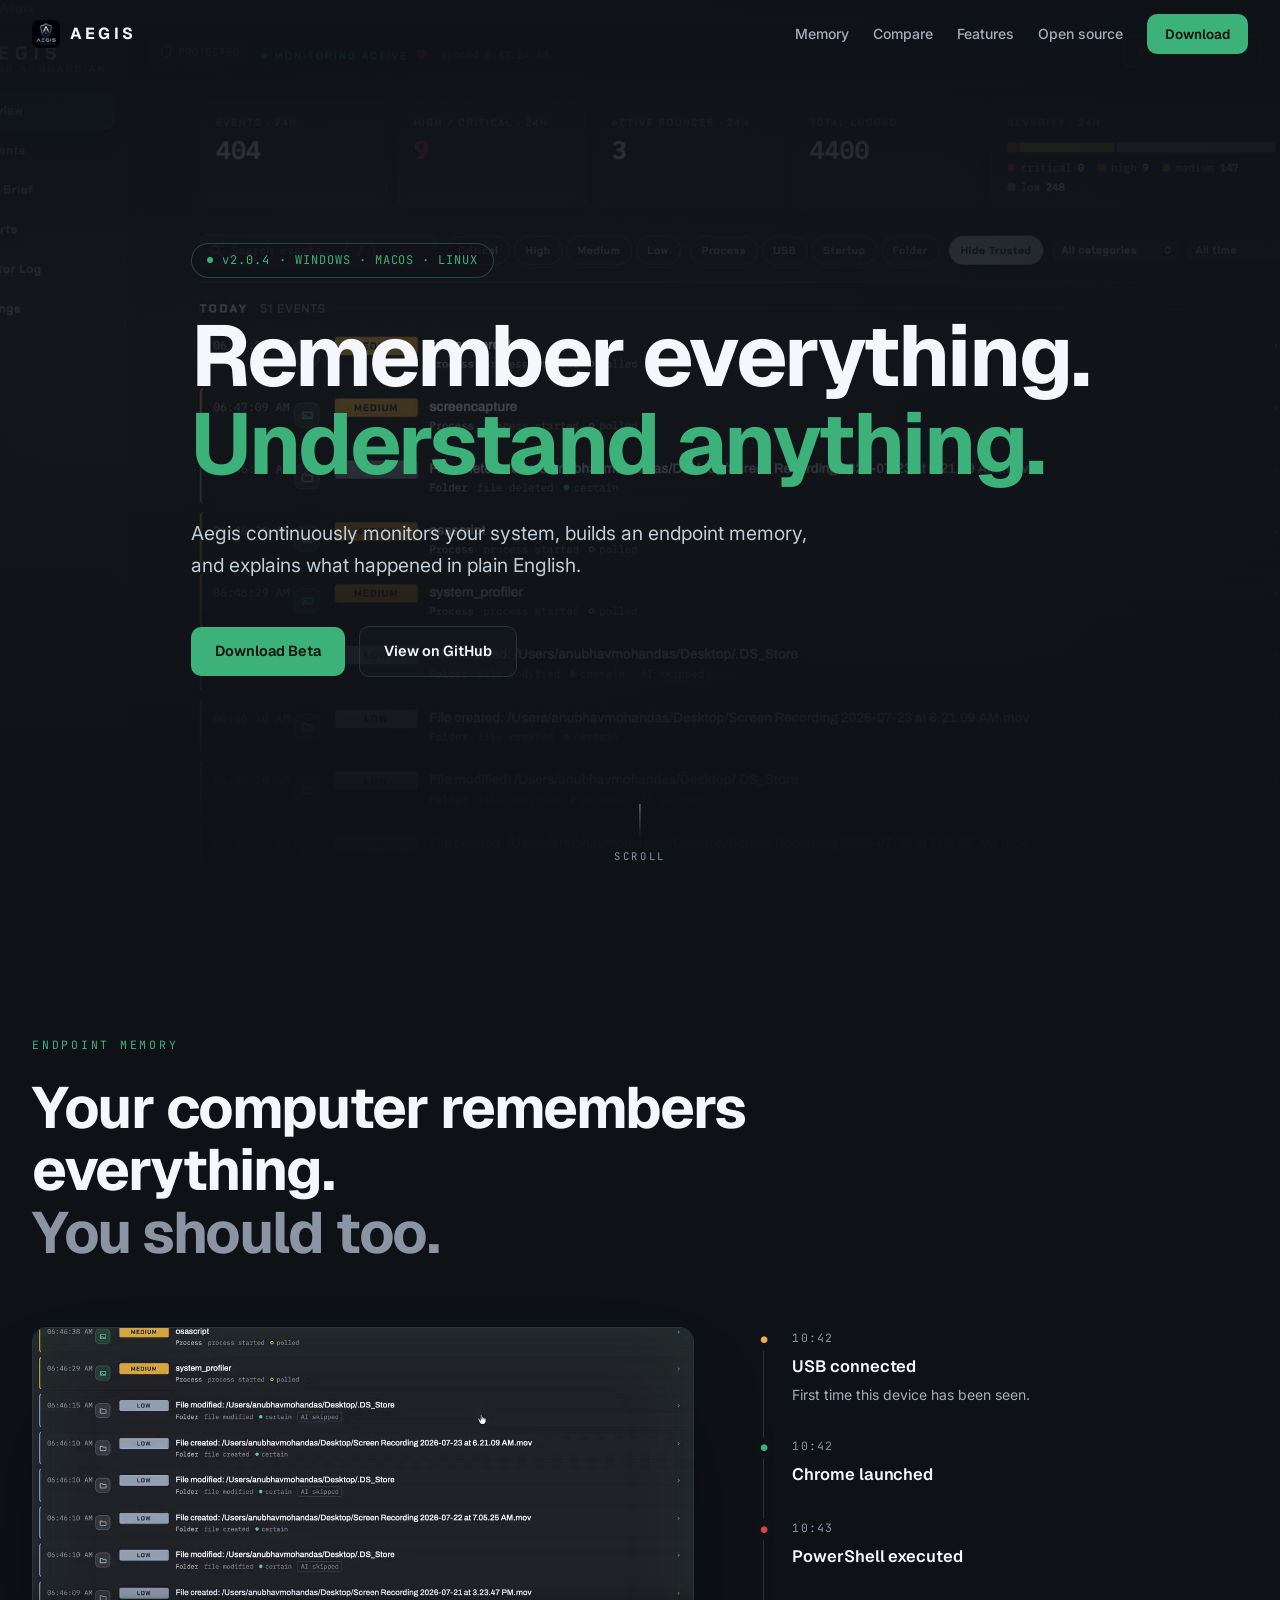
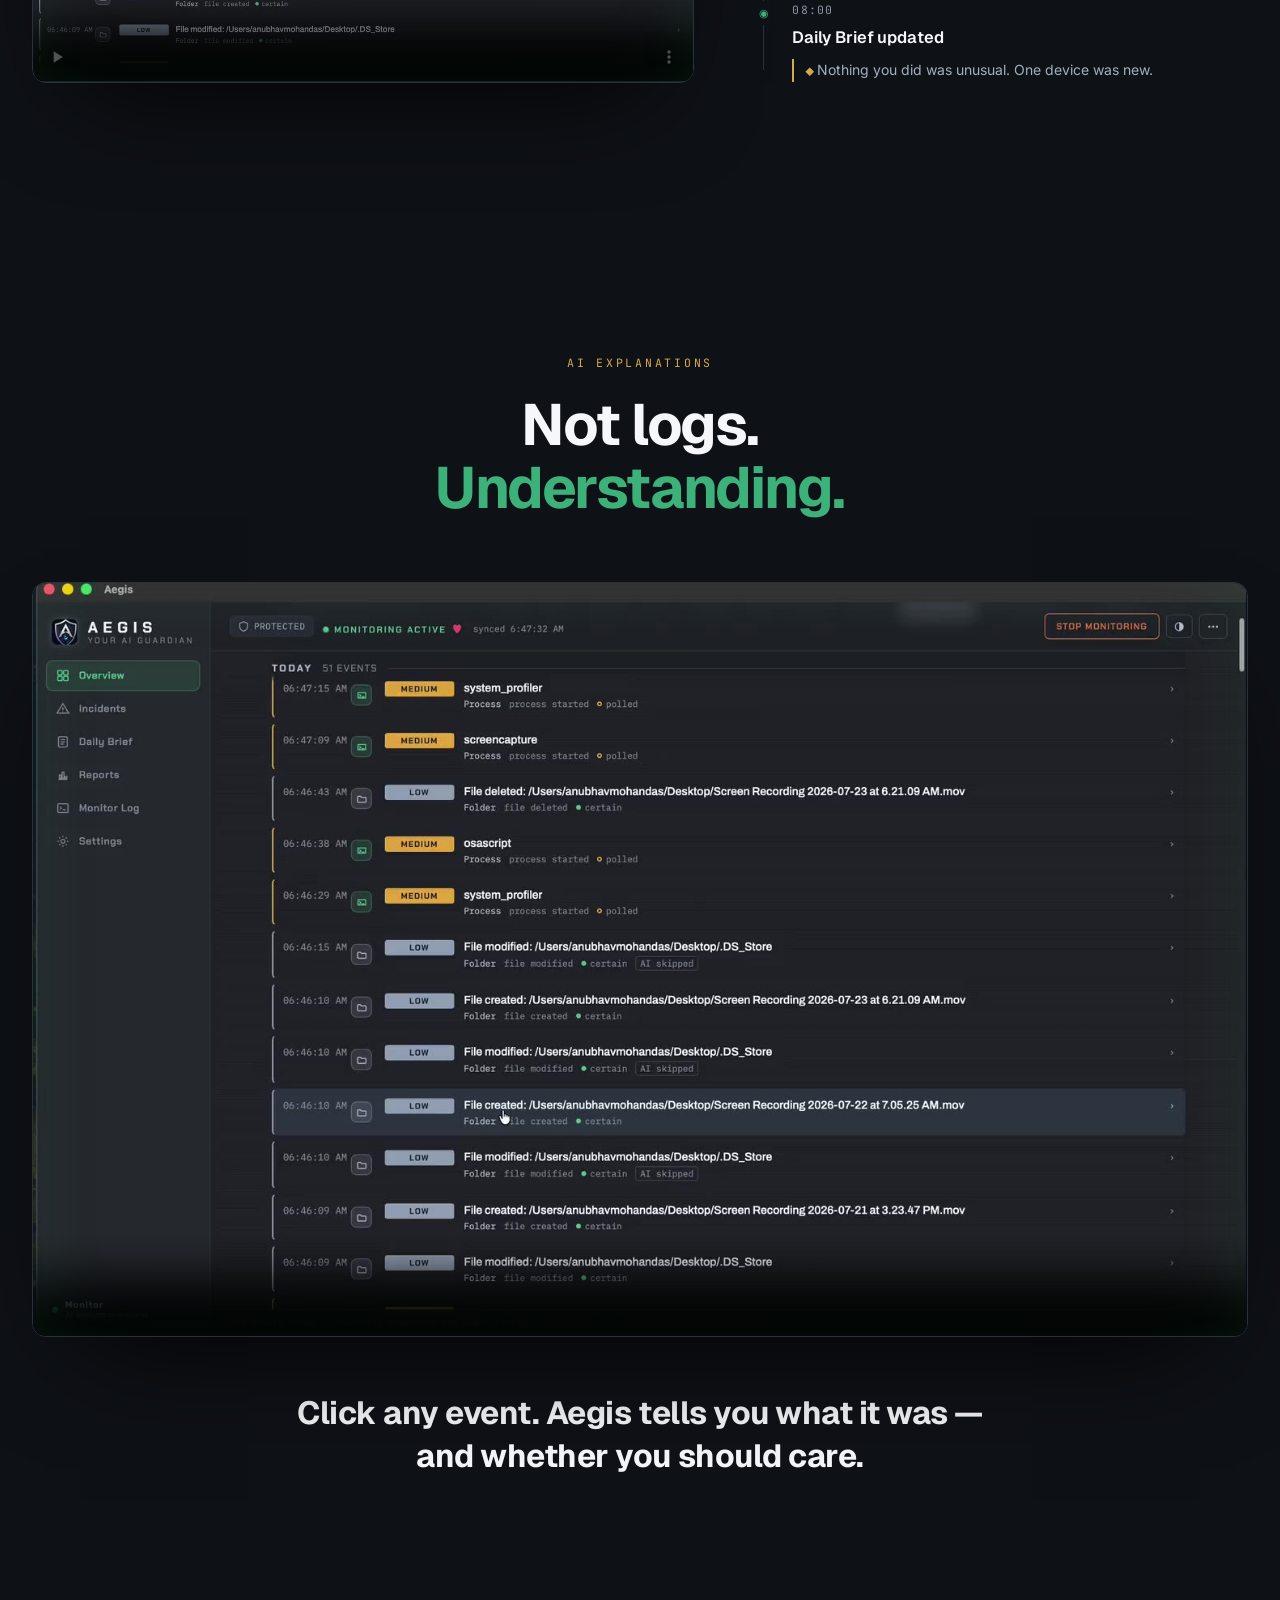
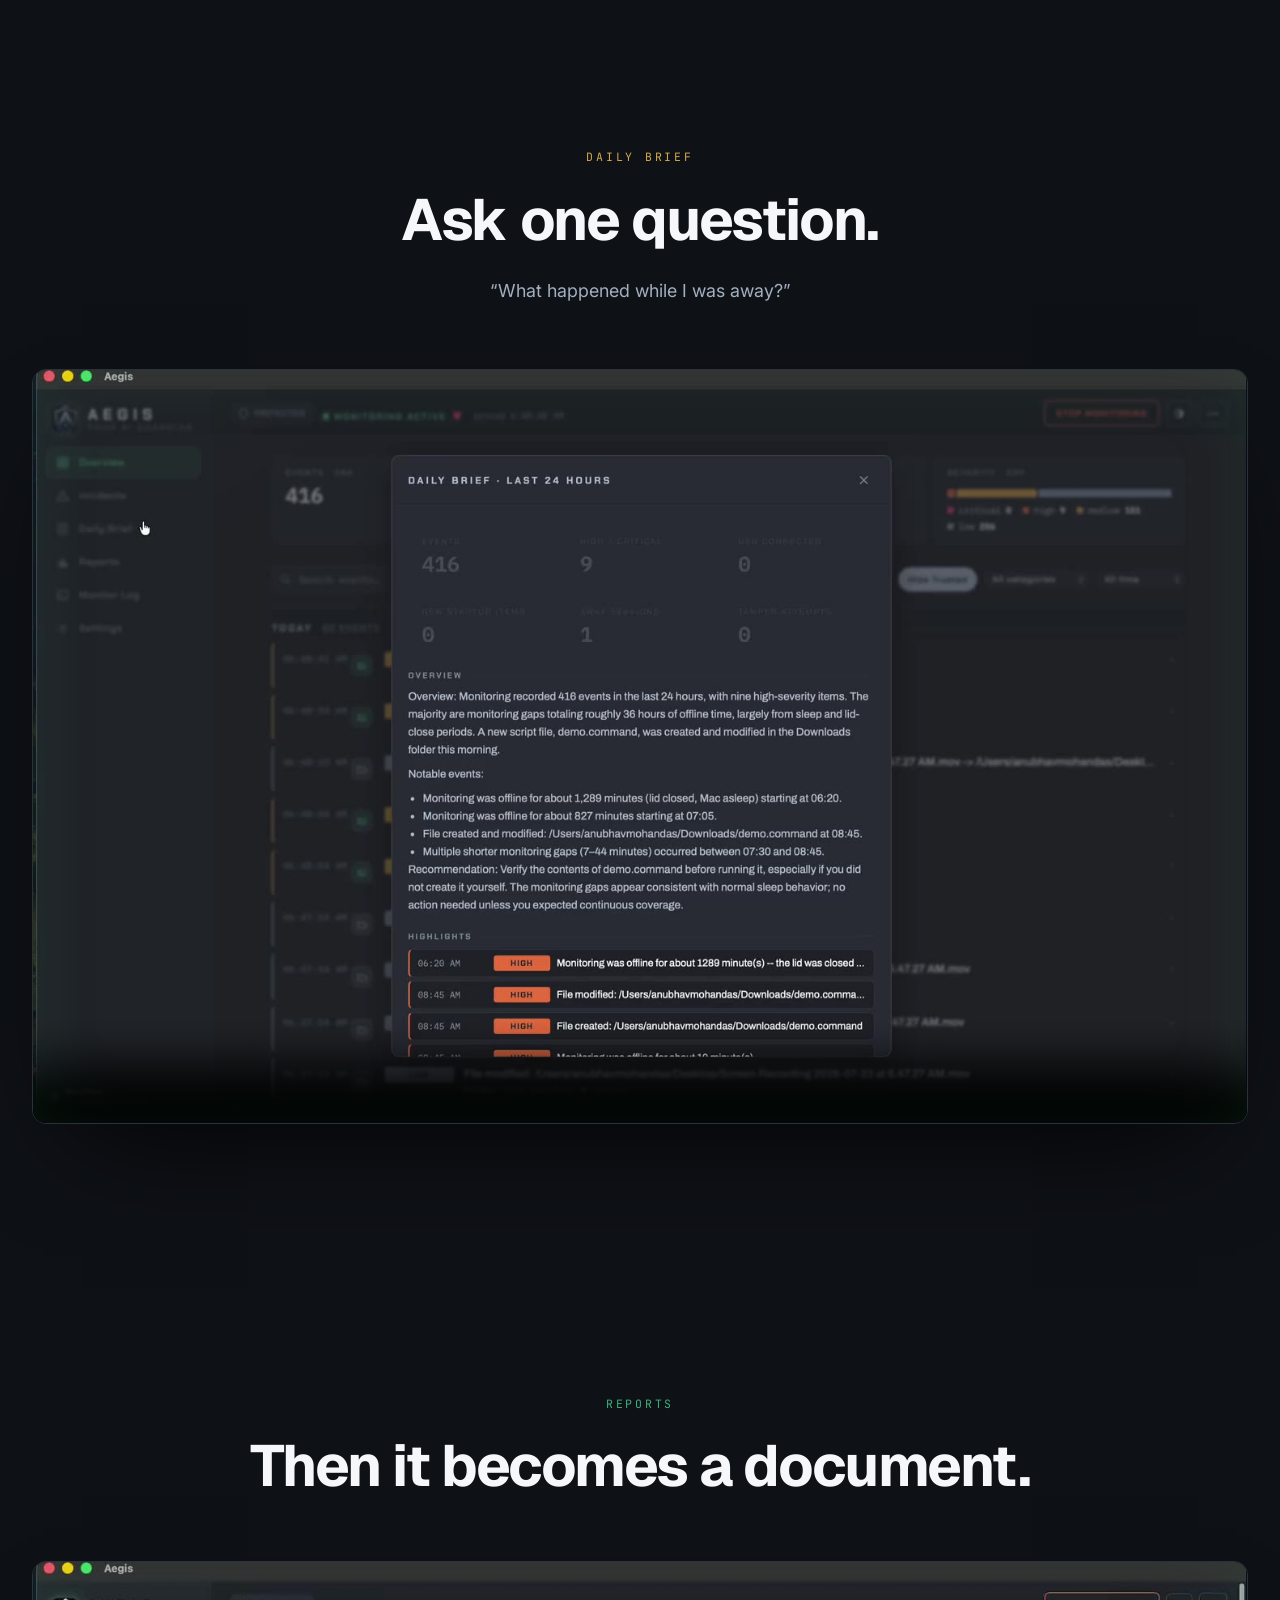
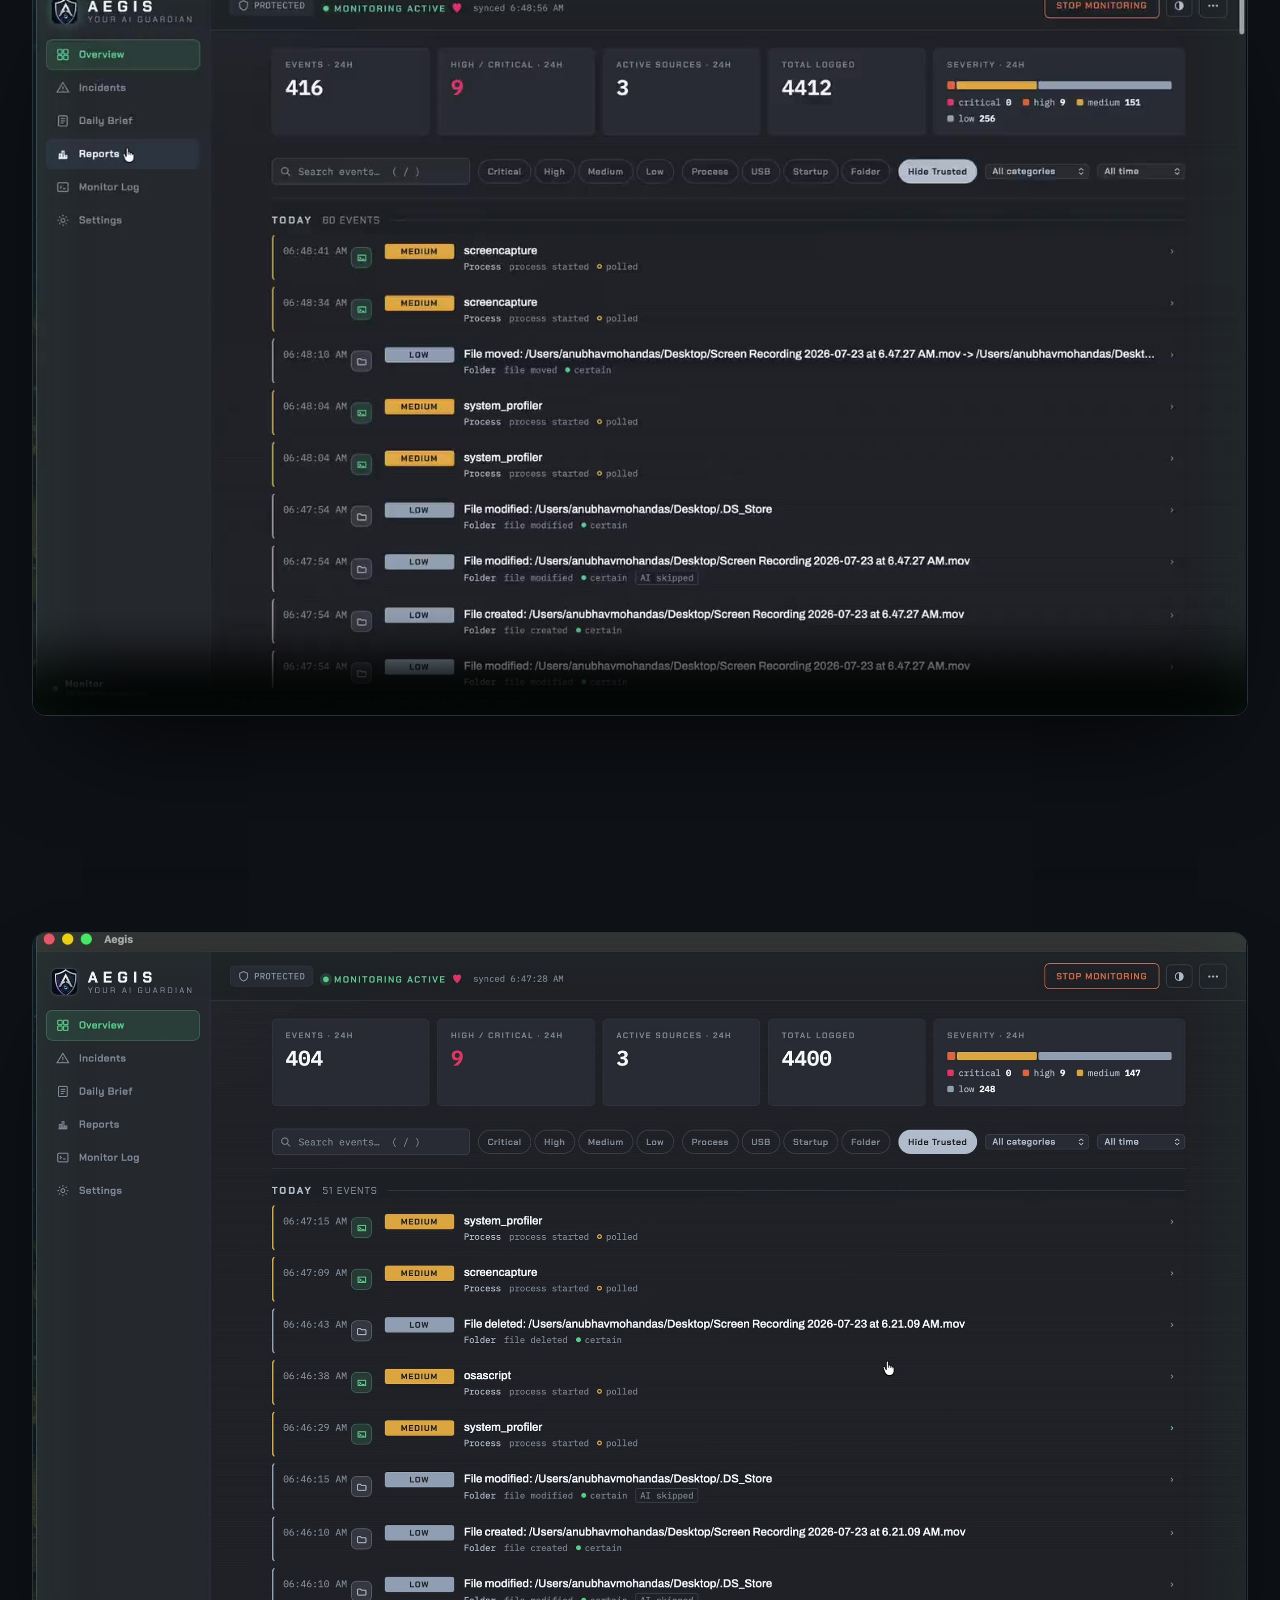
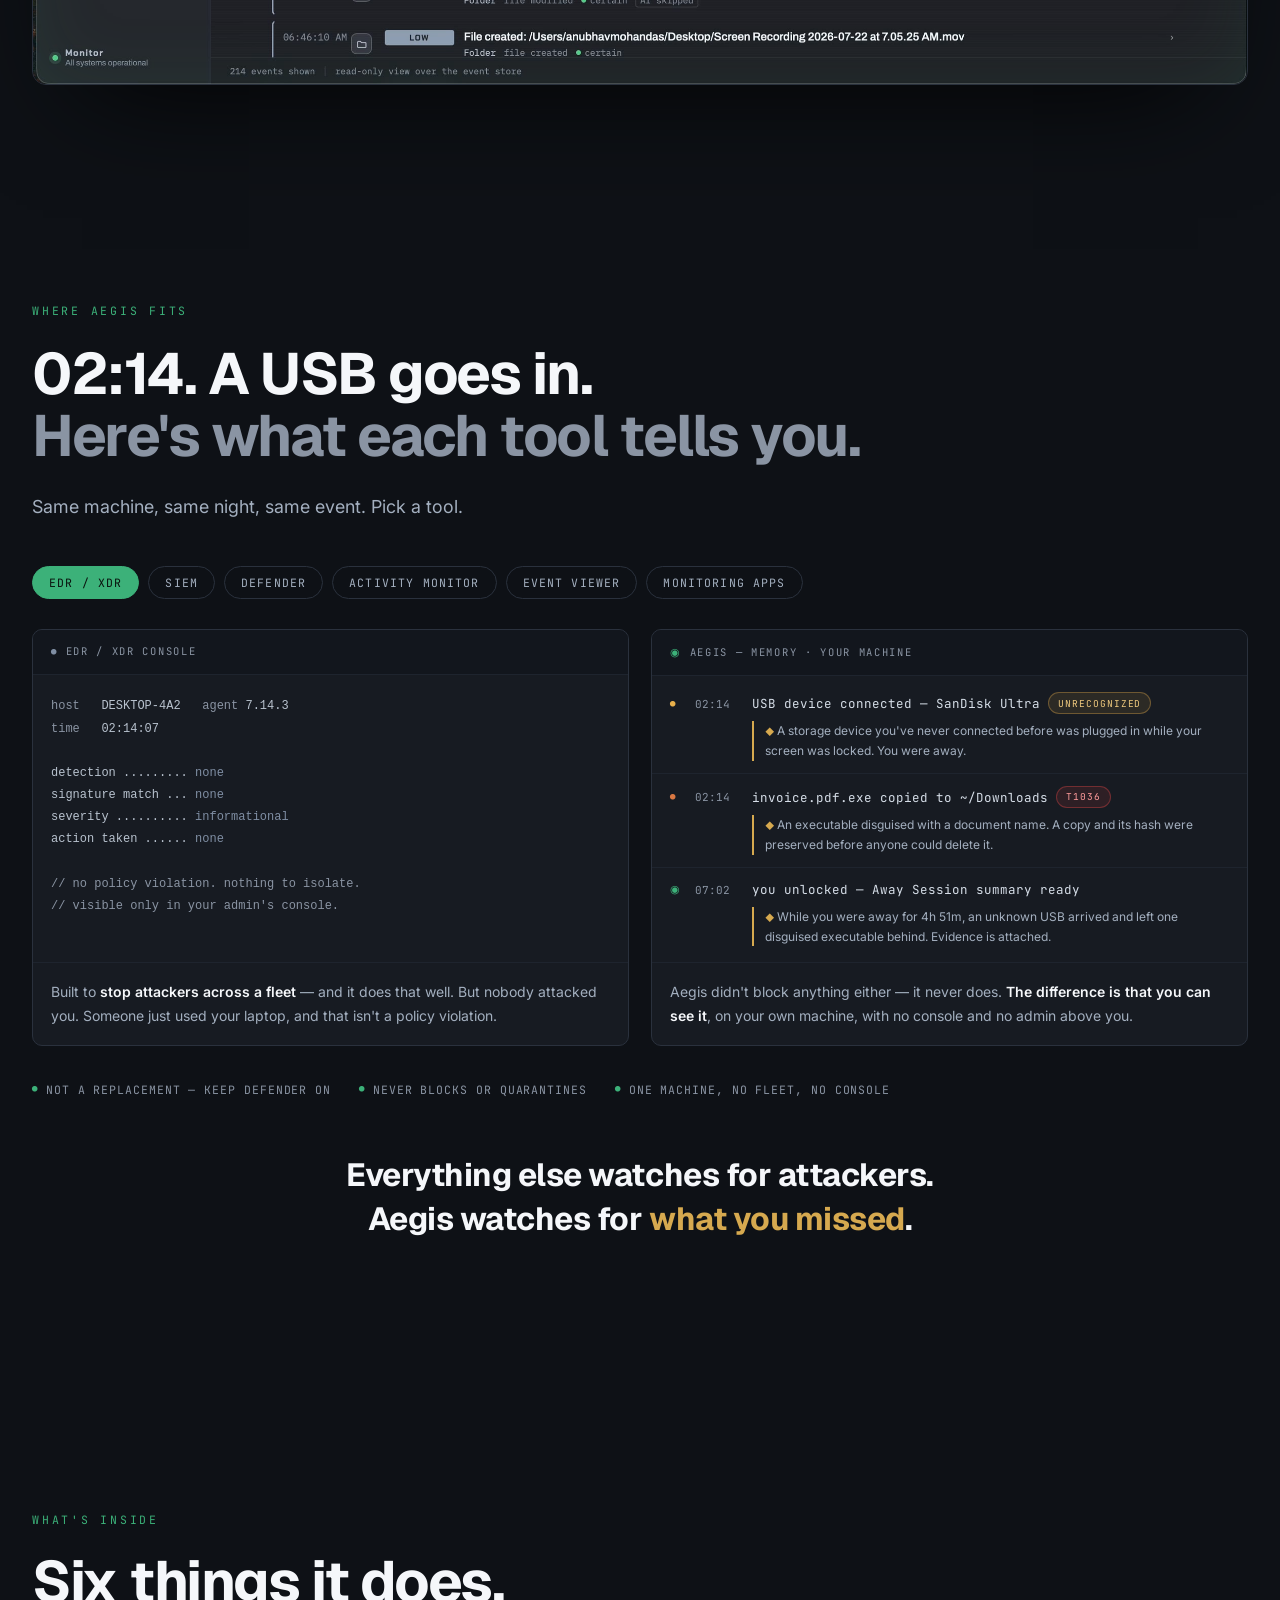
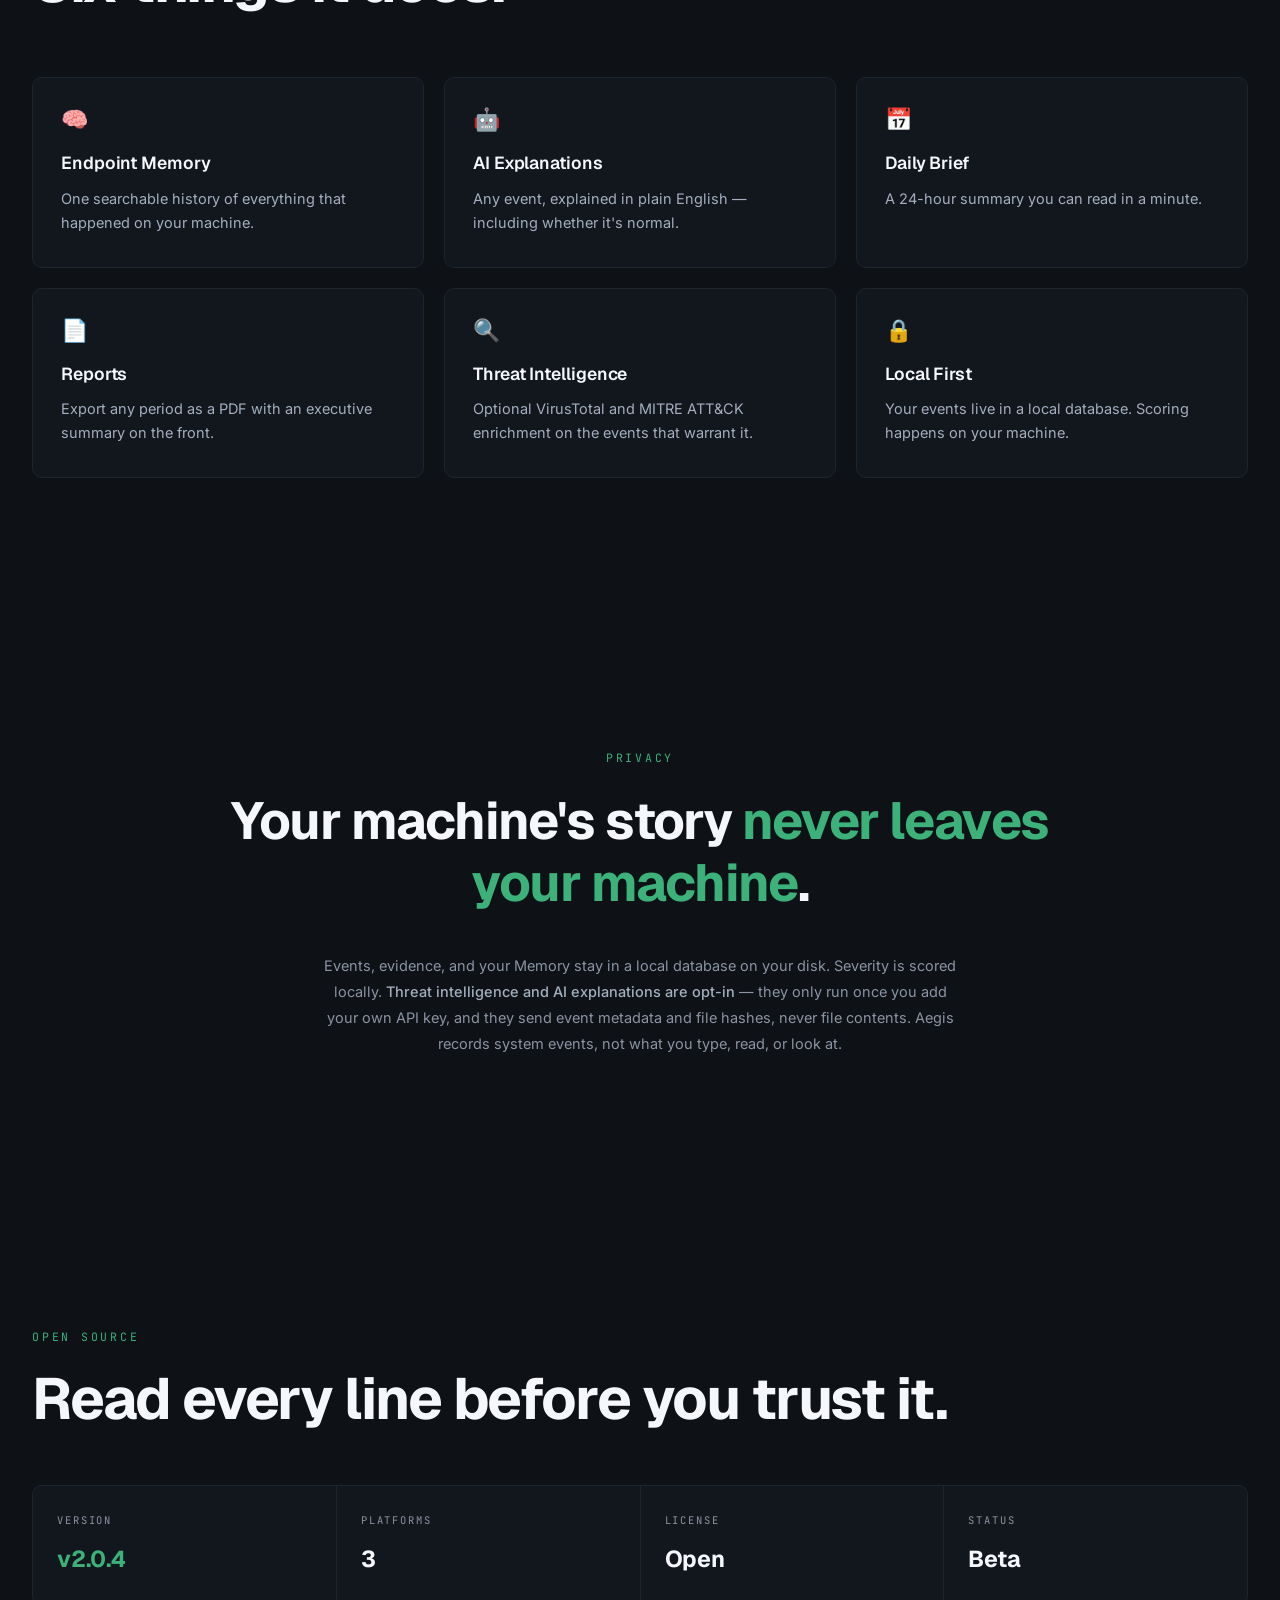
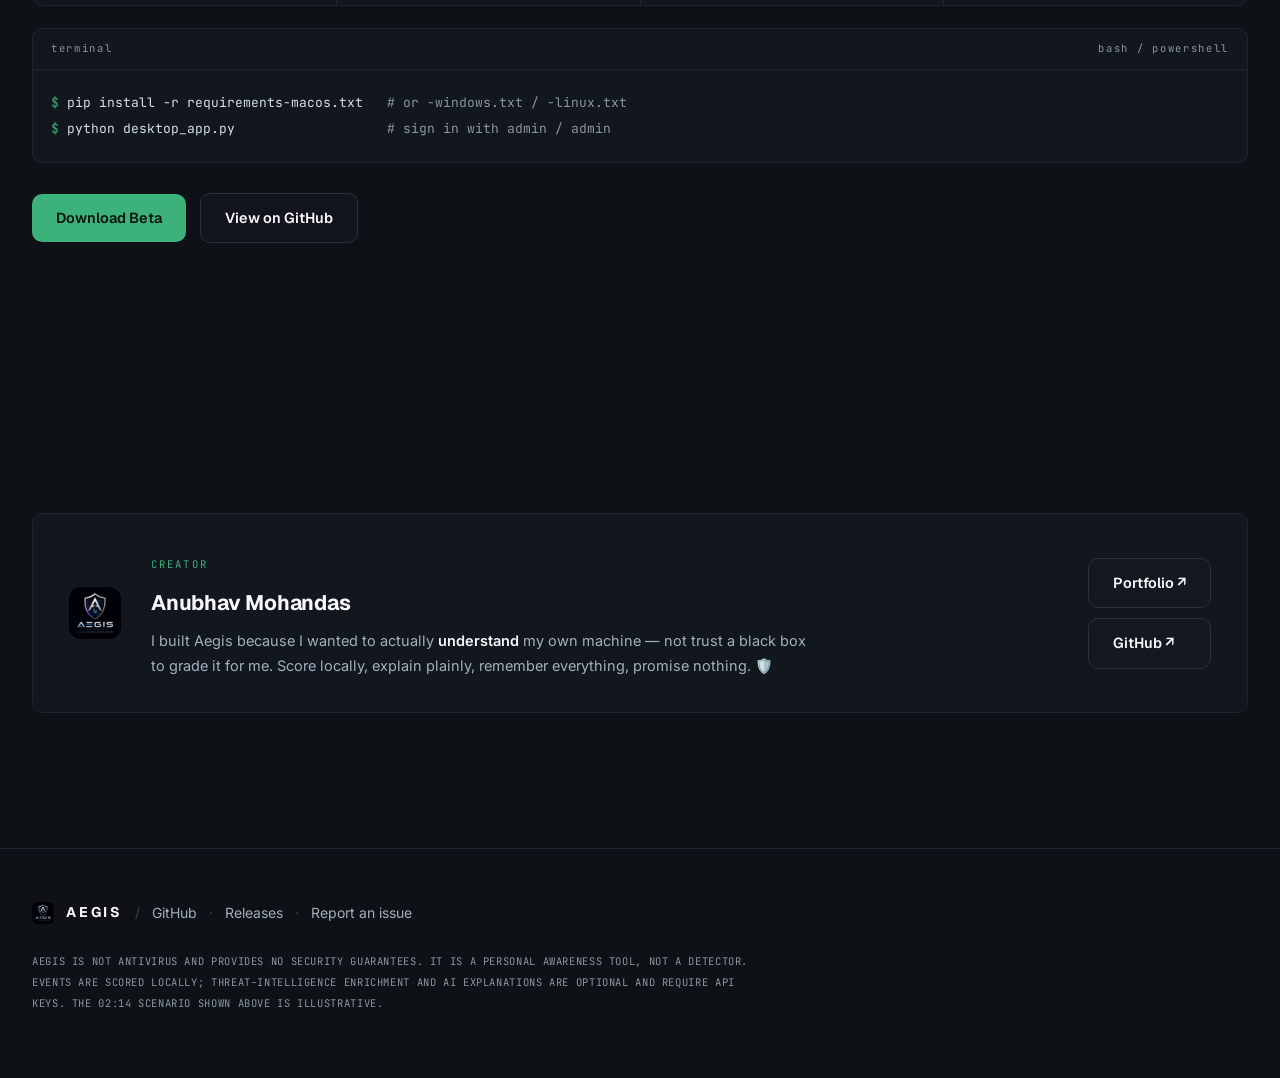
==== commit 40344586: "Release v2.0.4" ====
--- a/website/index.html
+++ b/website/index.html
@@ -379,7 +379,7 @@
   <div class="hero-scrim"></div>
   <div class="wrap-wide">
     <div class="hero-inner">
-      <span class="status-pill"><span class="dot"></span>v2.0.3<span class="plat"> · WINDOWS · MACOS · LINUX</span></span>
+      <span class="status-pill"><span class="dot"></span>v2.0.4<span class="plat"> · WINDOWS · MACOS · LINUX</span></span>
       <h1>Remember everything.<span class="two">Understand anything.</span></h1>
       <p class="lede">
         Aegis continuously monitors your system, builds an endpoint memory,
@@ -571,7 +571,7 @@
       <h2>Read every line before you trust it.</h2>
     </div>
     <div class="os-grid reveal">
-      <div class="os-cell"><span class="k">VERSION</span><span class="v em">v2.0.3</span></div>
+      <div class="os-cell"><span class="k">VERSION</span><span class="v em">v2.0.4</span></div>
       <div class="os-cell"><span class="k">PLATFORMS</span><span class="v">3</span></div>
       <div class="os-cell"><span class="k">LICENSE</span><span class="v">Open</span></div>
       <div class="os-cell"><span class="k">STATUS</span><span class="v">Beta</span></div>
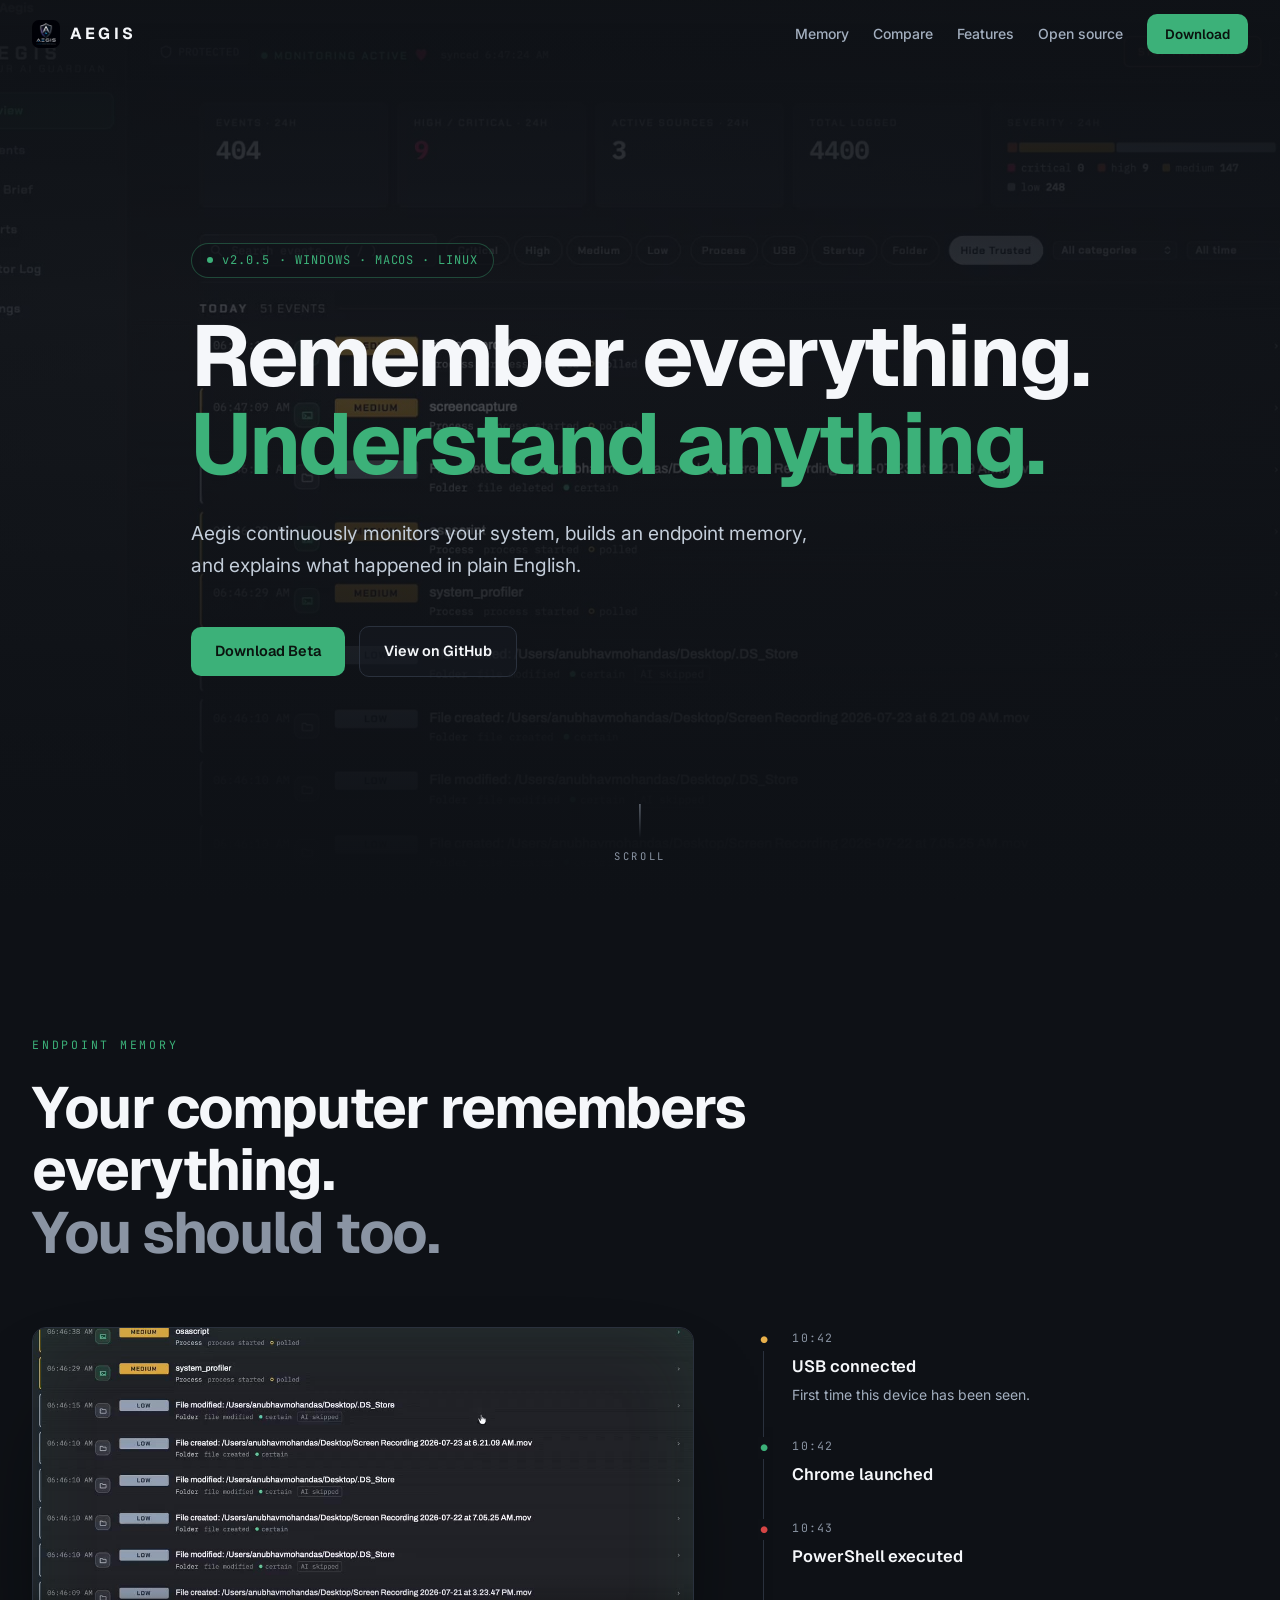
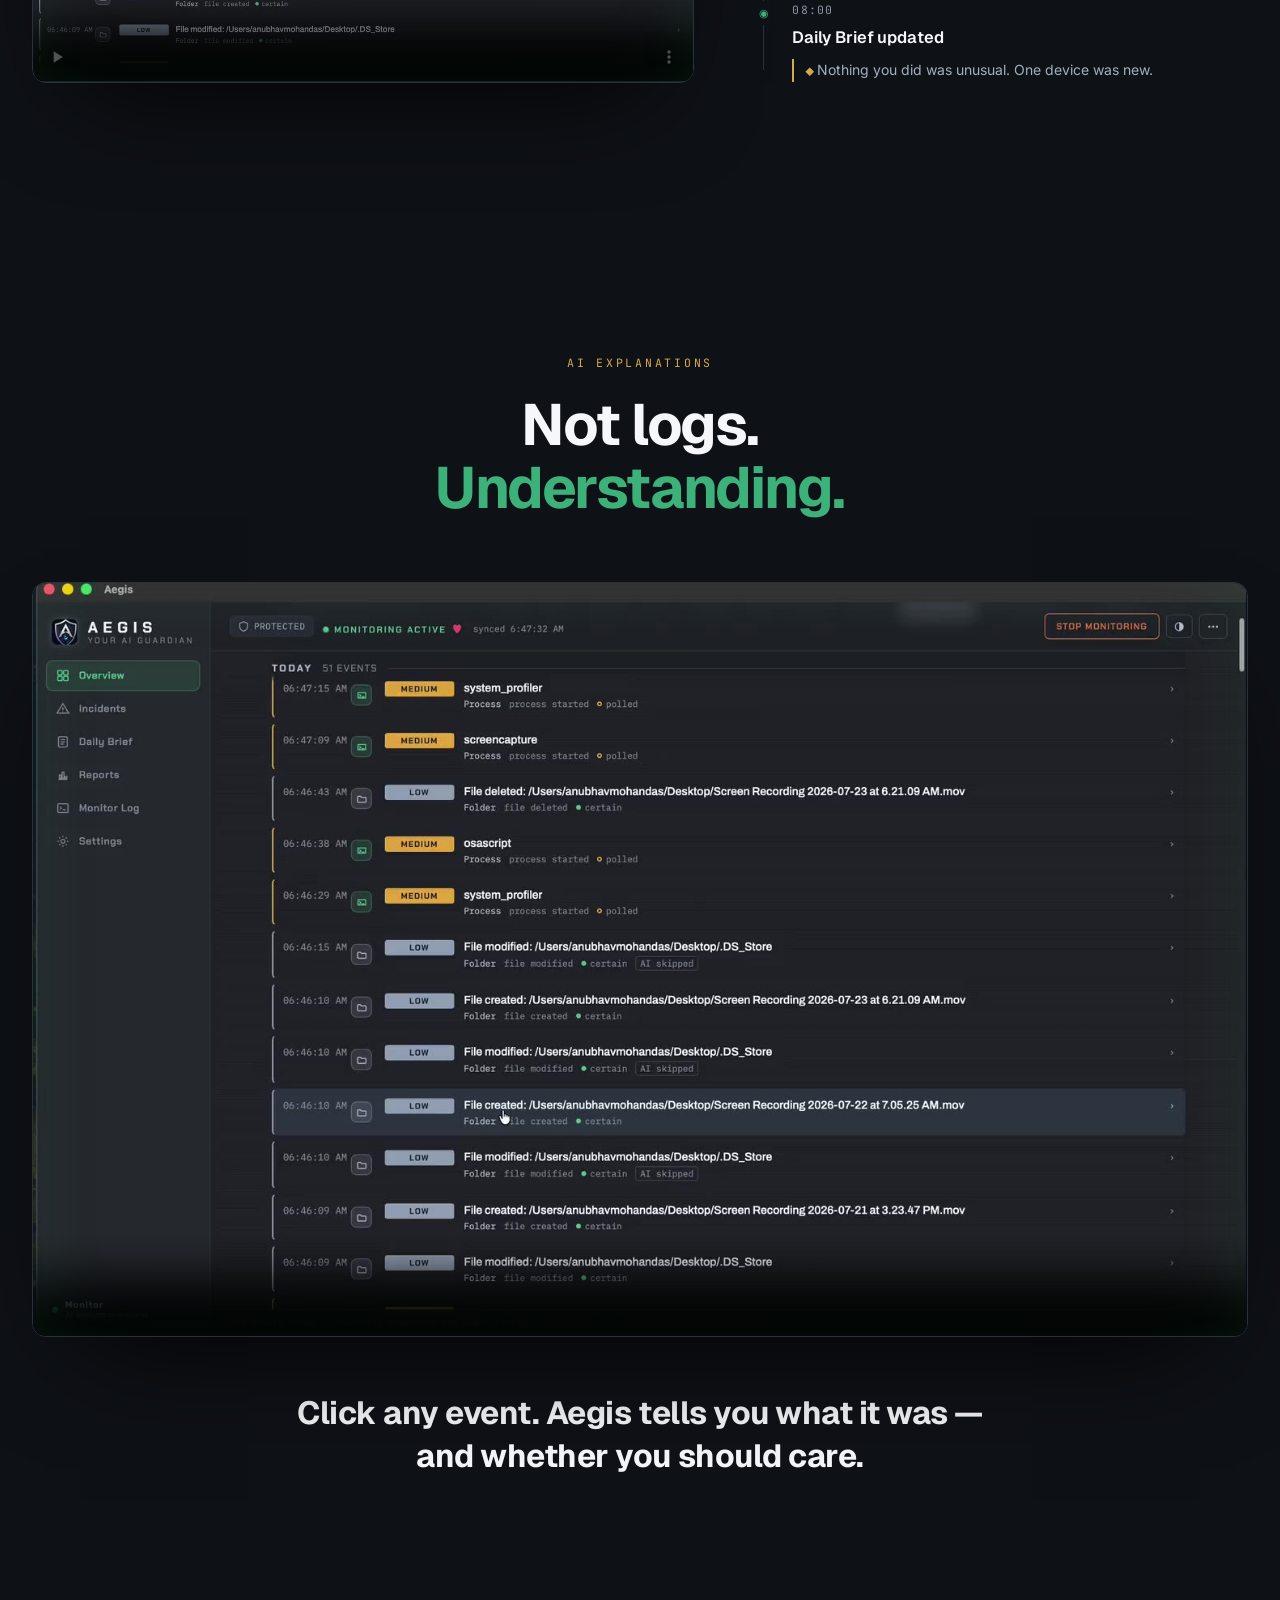
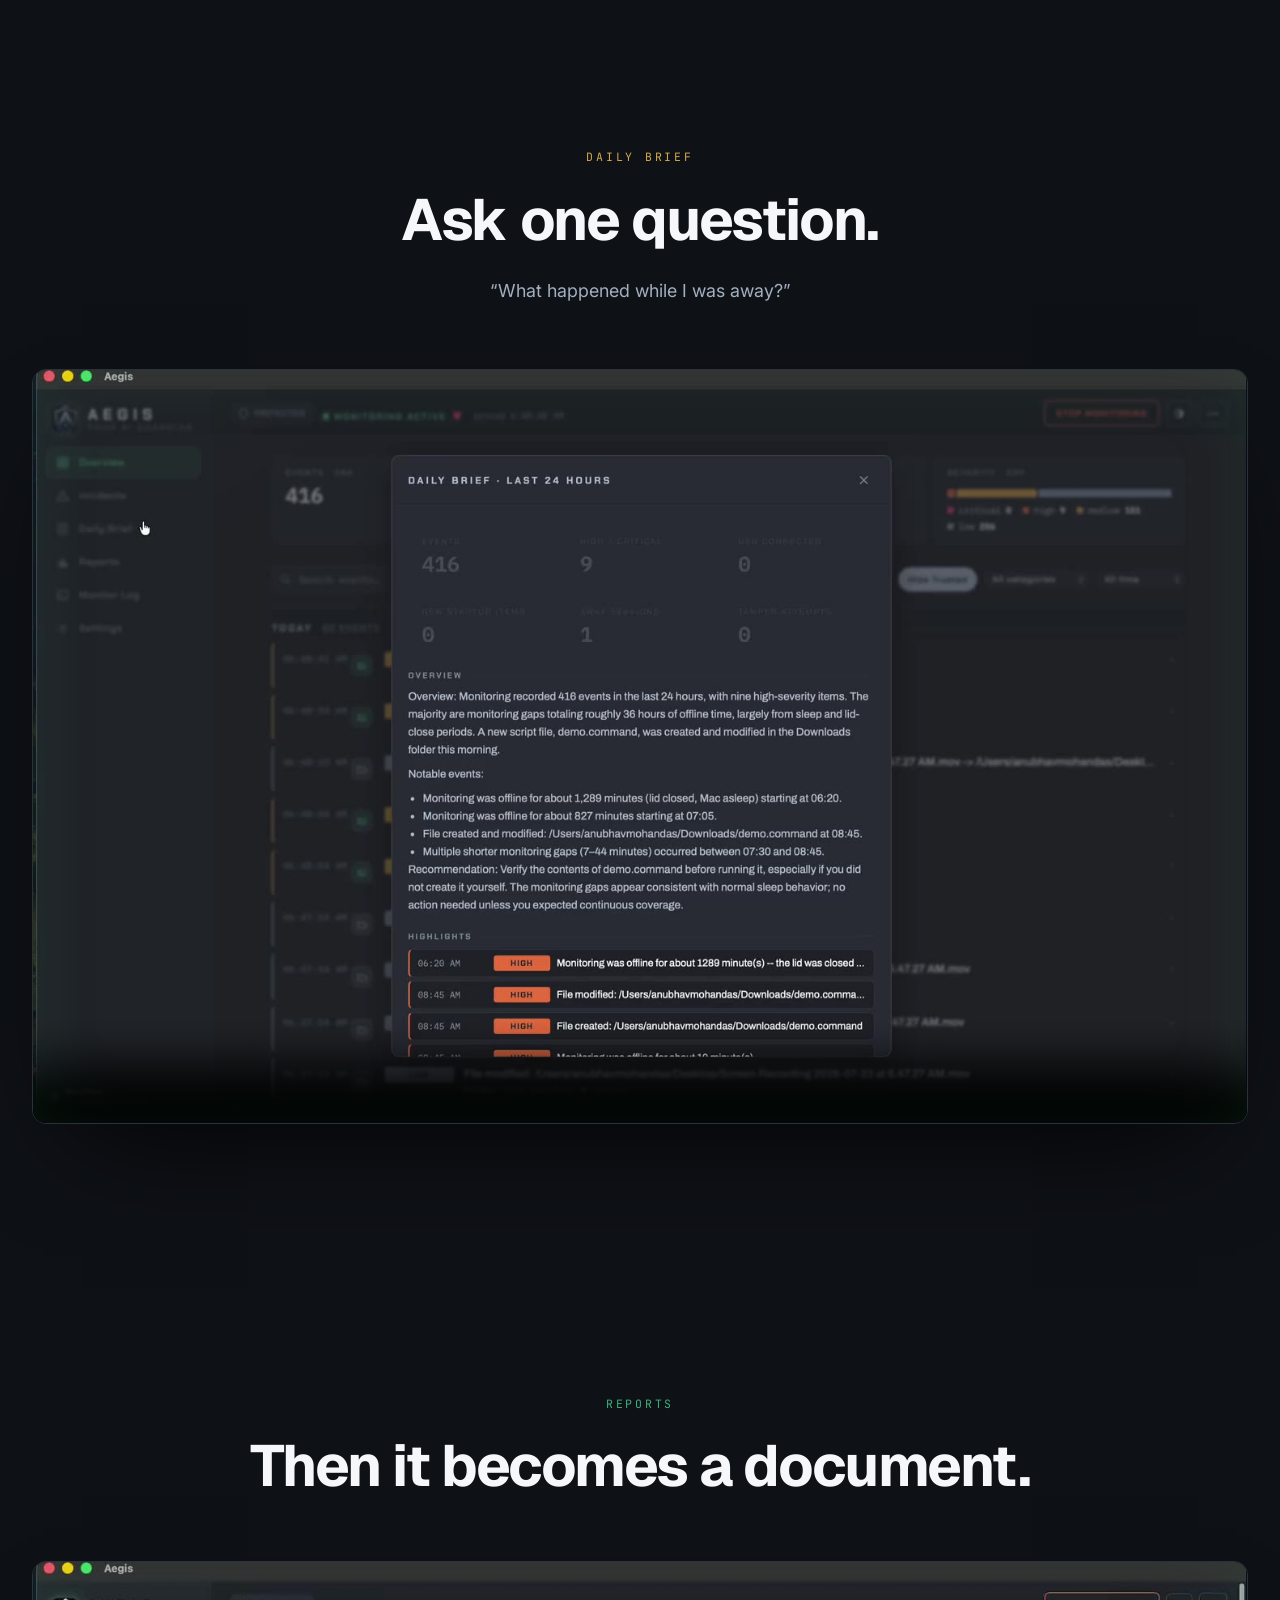
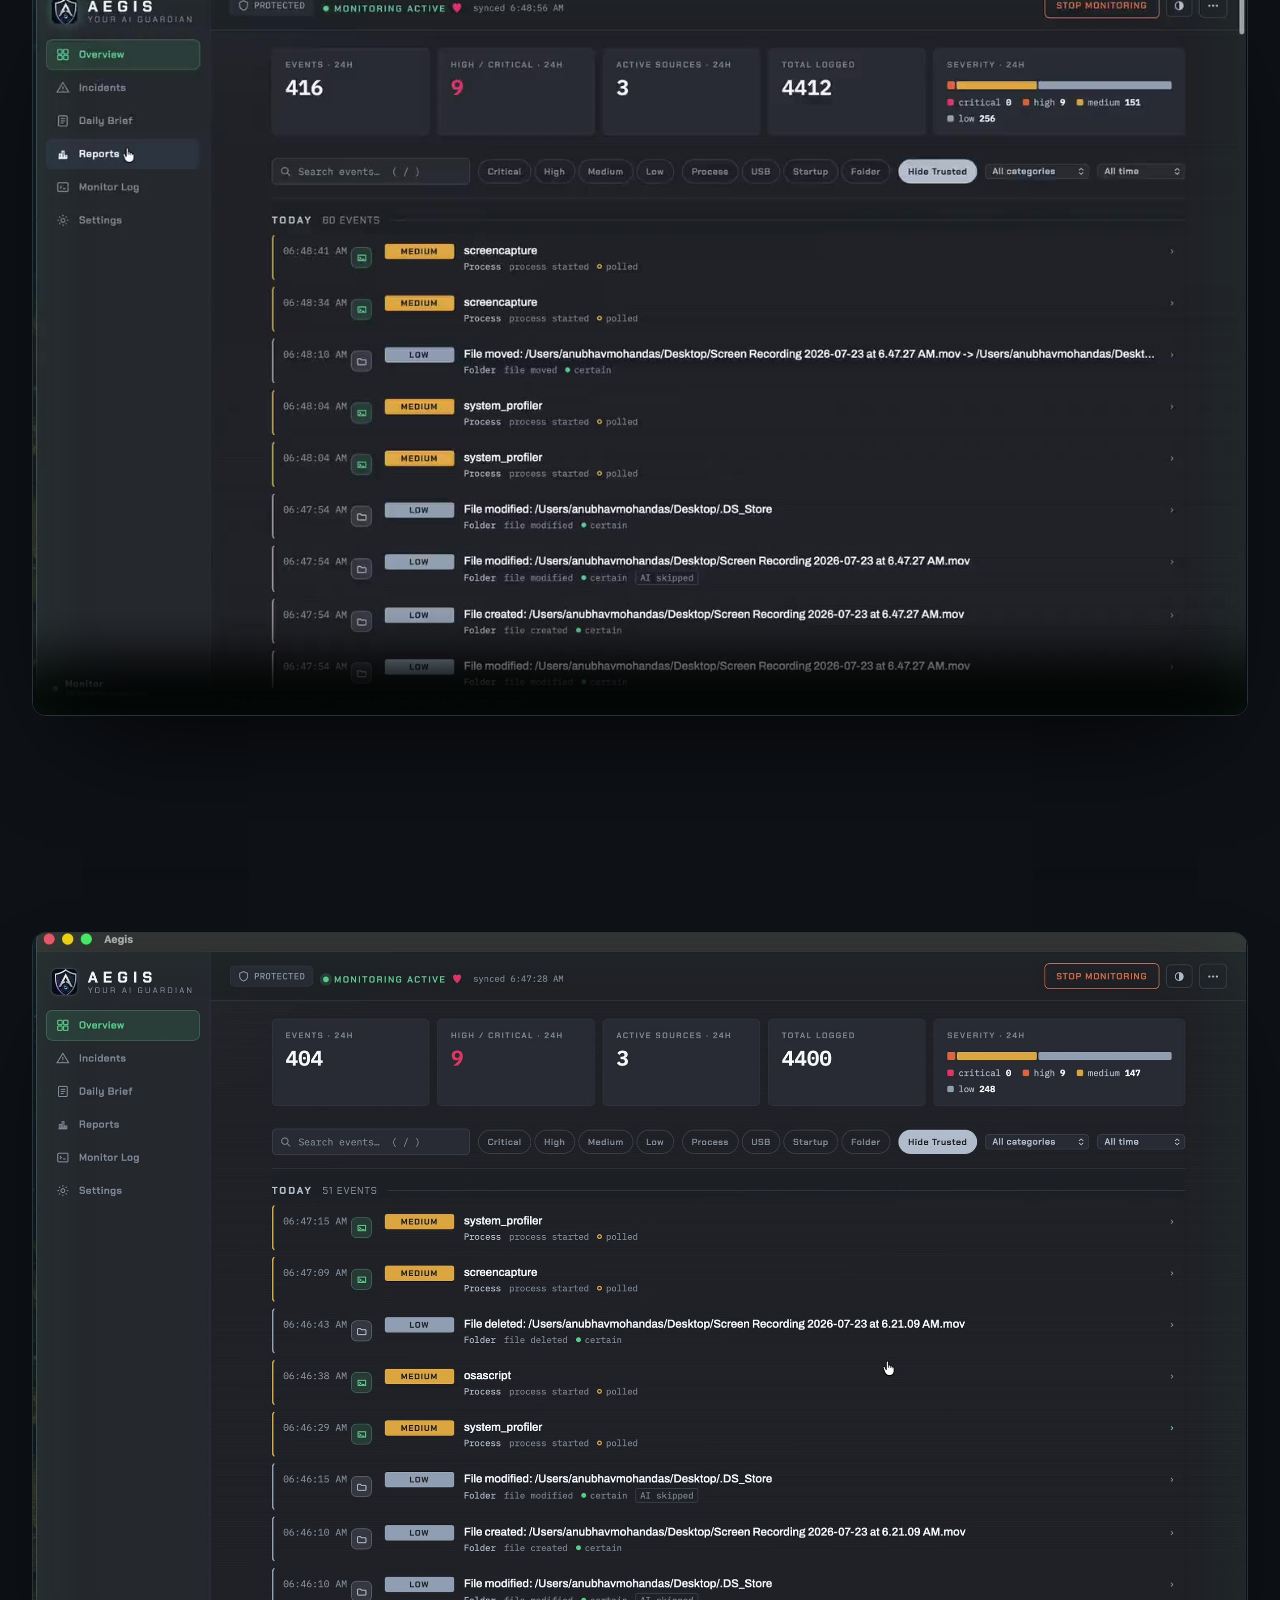
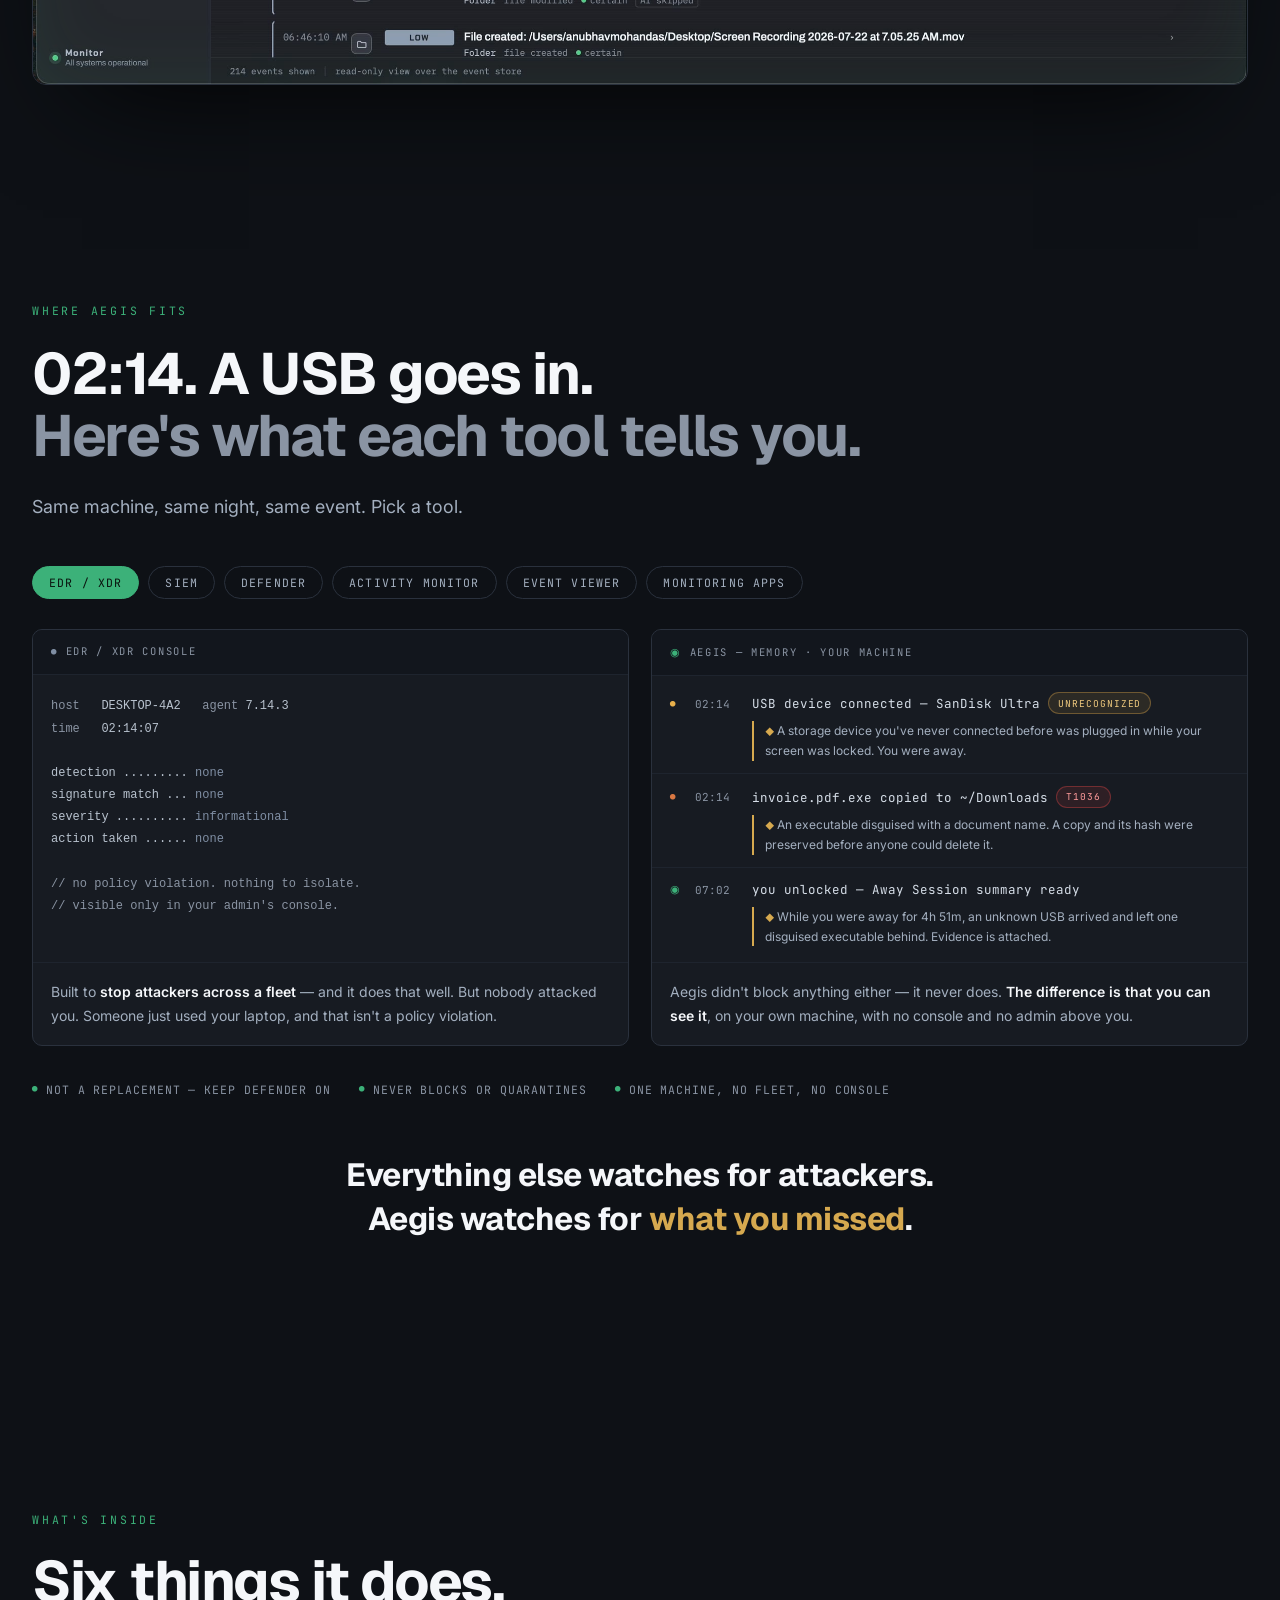
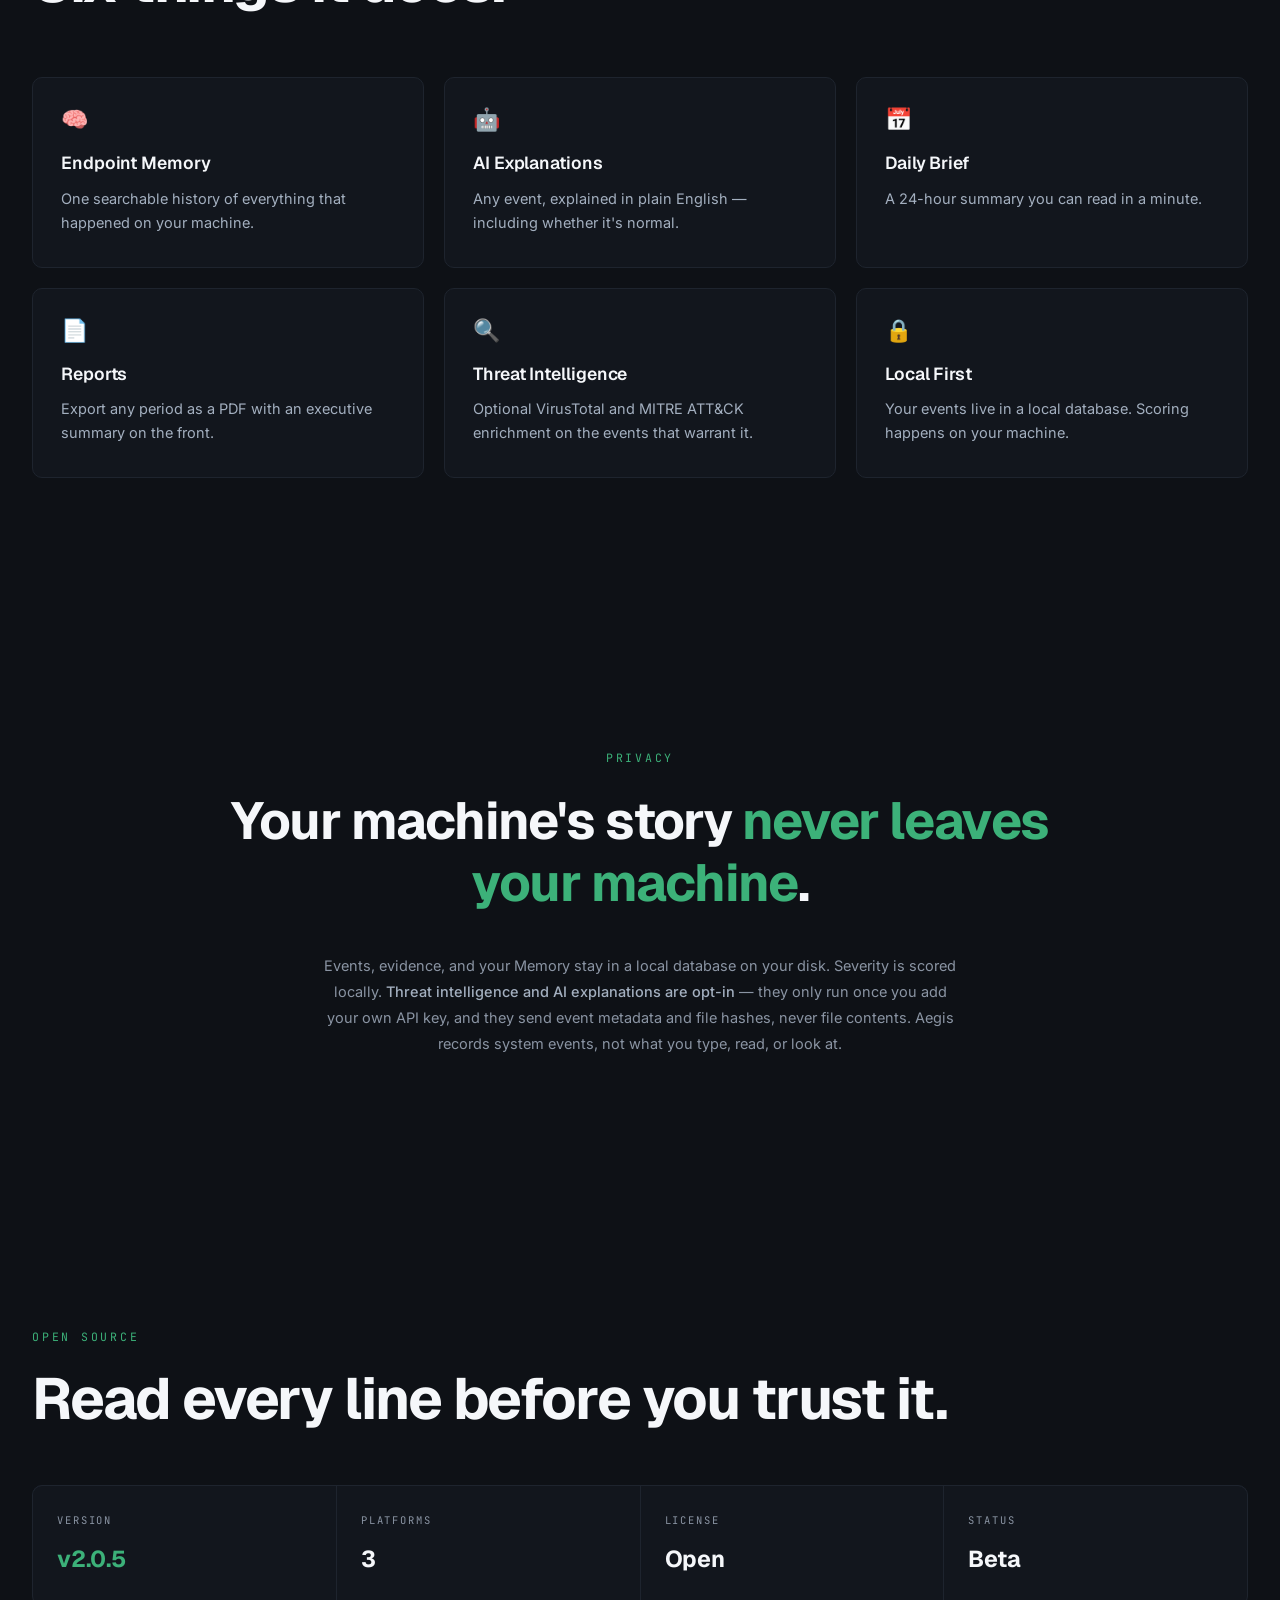
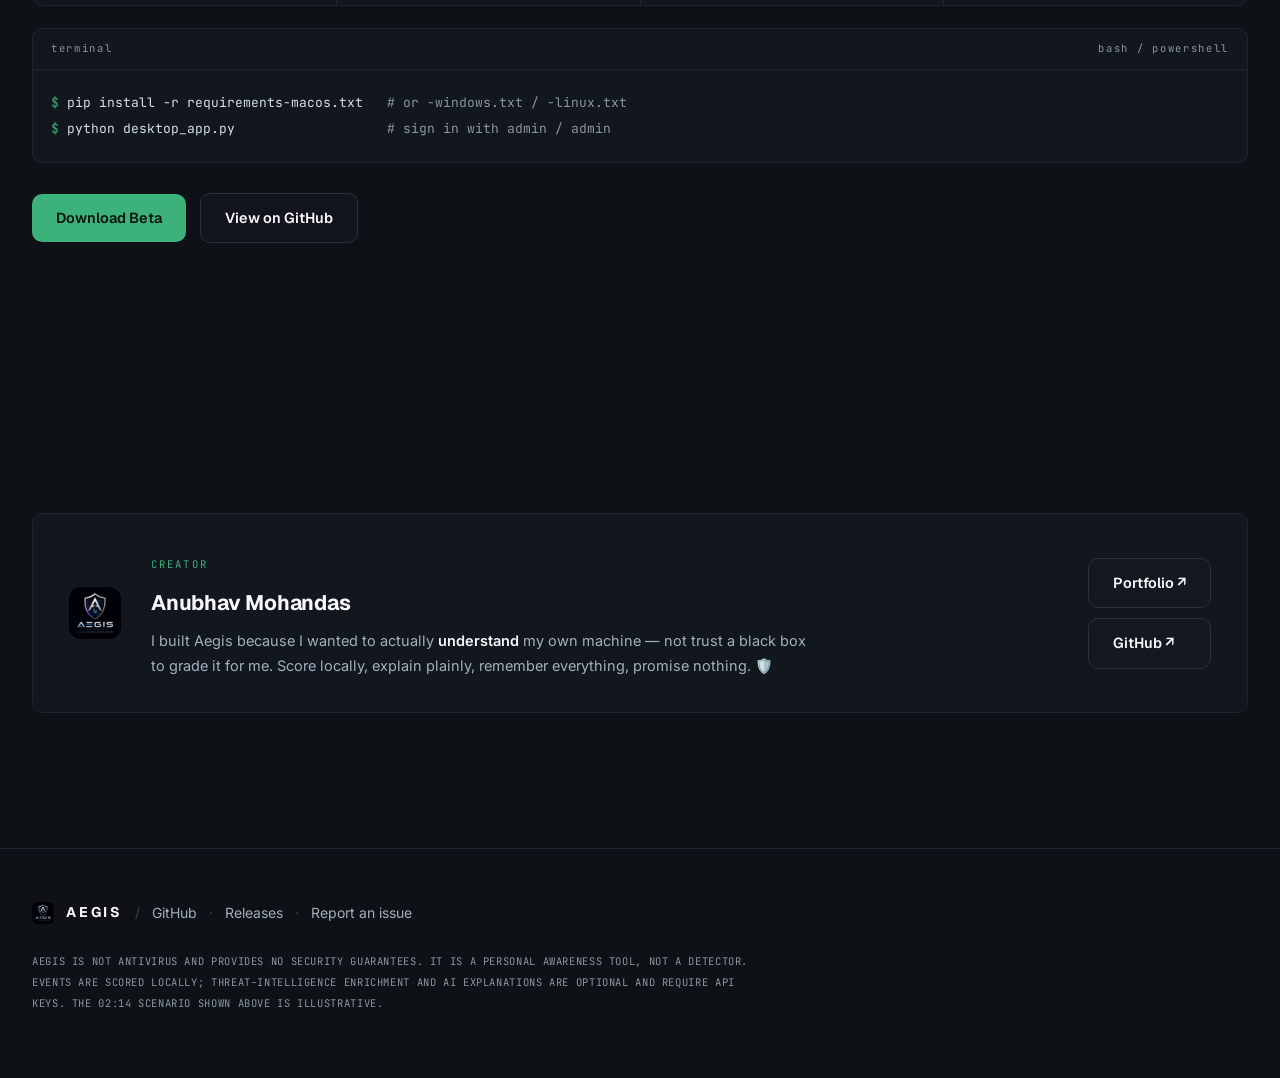
==== commit 58a08c7c: "Release v2.0.5" ====
--- a/website/index.html
+++ b/website/index.html
@@ -379,7 +379,7 @@
   <div class="hero-scrim"></div>
   <div class="wrap-wide">
     <div class="hero-inner">
-      <span class="status-pill"><span class="dot"></span>v2.0.4<span class="plat"> · WINDOWS · MACOS · LINUX</span></span>
+      <span class="status-pill"><span class="dot"></span>v2.0.5<span class="plat"> · WINDOWS · MACOS · LINUX</span></span>
       <h1>Remember everything.<span class="two">Understand anything.</span></h1>
       <p class="lede">
         Aegis continuously monitors your system, builds an endpoint memory,
@@ -571,7 +571,7 @@
       <h2>Read every line before you trust it.</h2>
     </div>
     <div class="os-grid reveal">
-      <div class="os-cell"><span class="k">VERSION</span><span class="v em">v2.0.4</span></div>
+      <div class="os-cell"><span class="k">VERSION</span><span class="v em">v2.0.5</span></div>
       <div class="os-cell"><span class="k">PLATFORMS</span><span class="v">3</span></div>
       <div class="os-cell"><span class="k">LICENSE</span><span class="v">Open</span></div>
       <div class="os-cell"><span class="k">STATUS</span><span class="v">Beta</span></div>
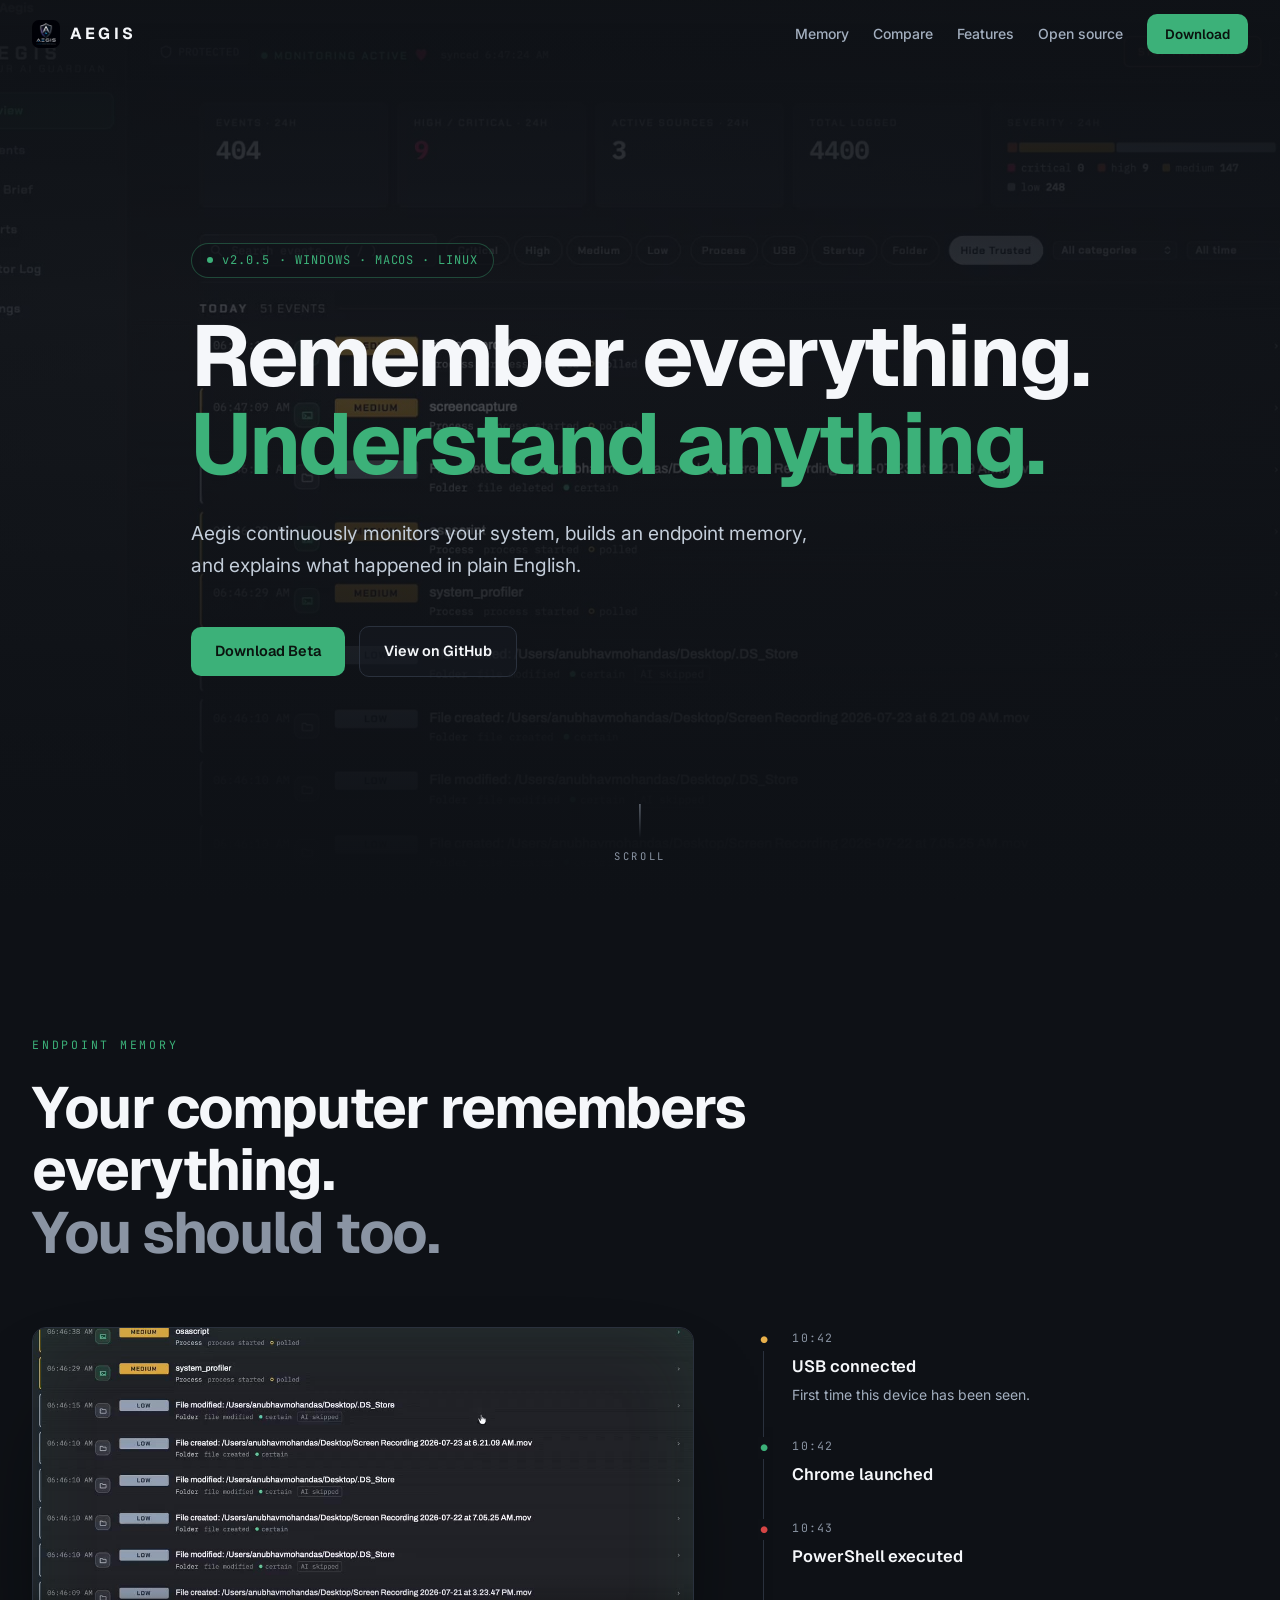
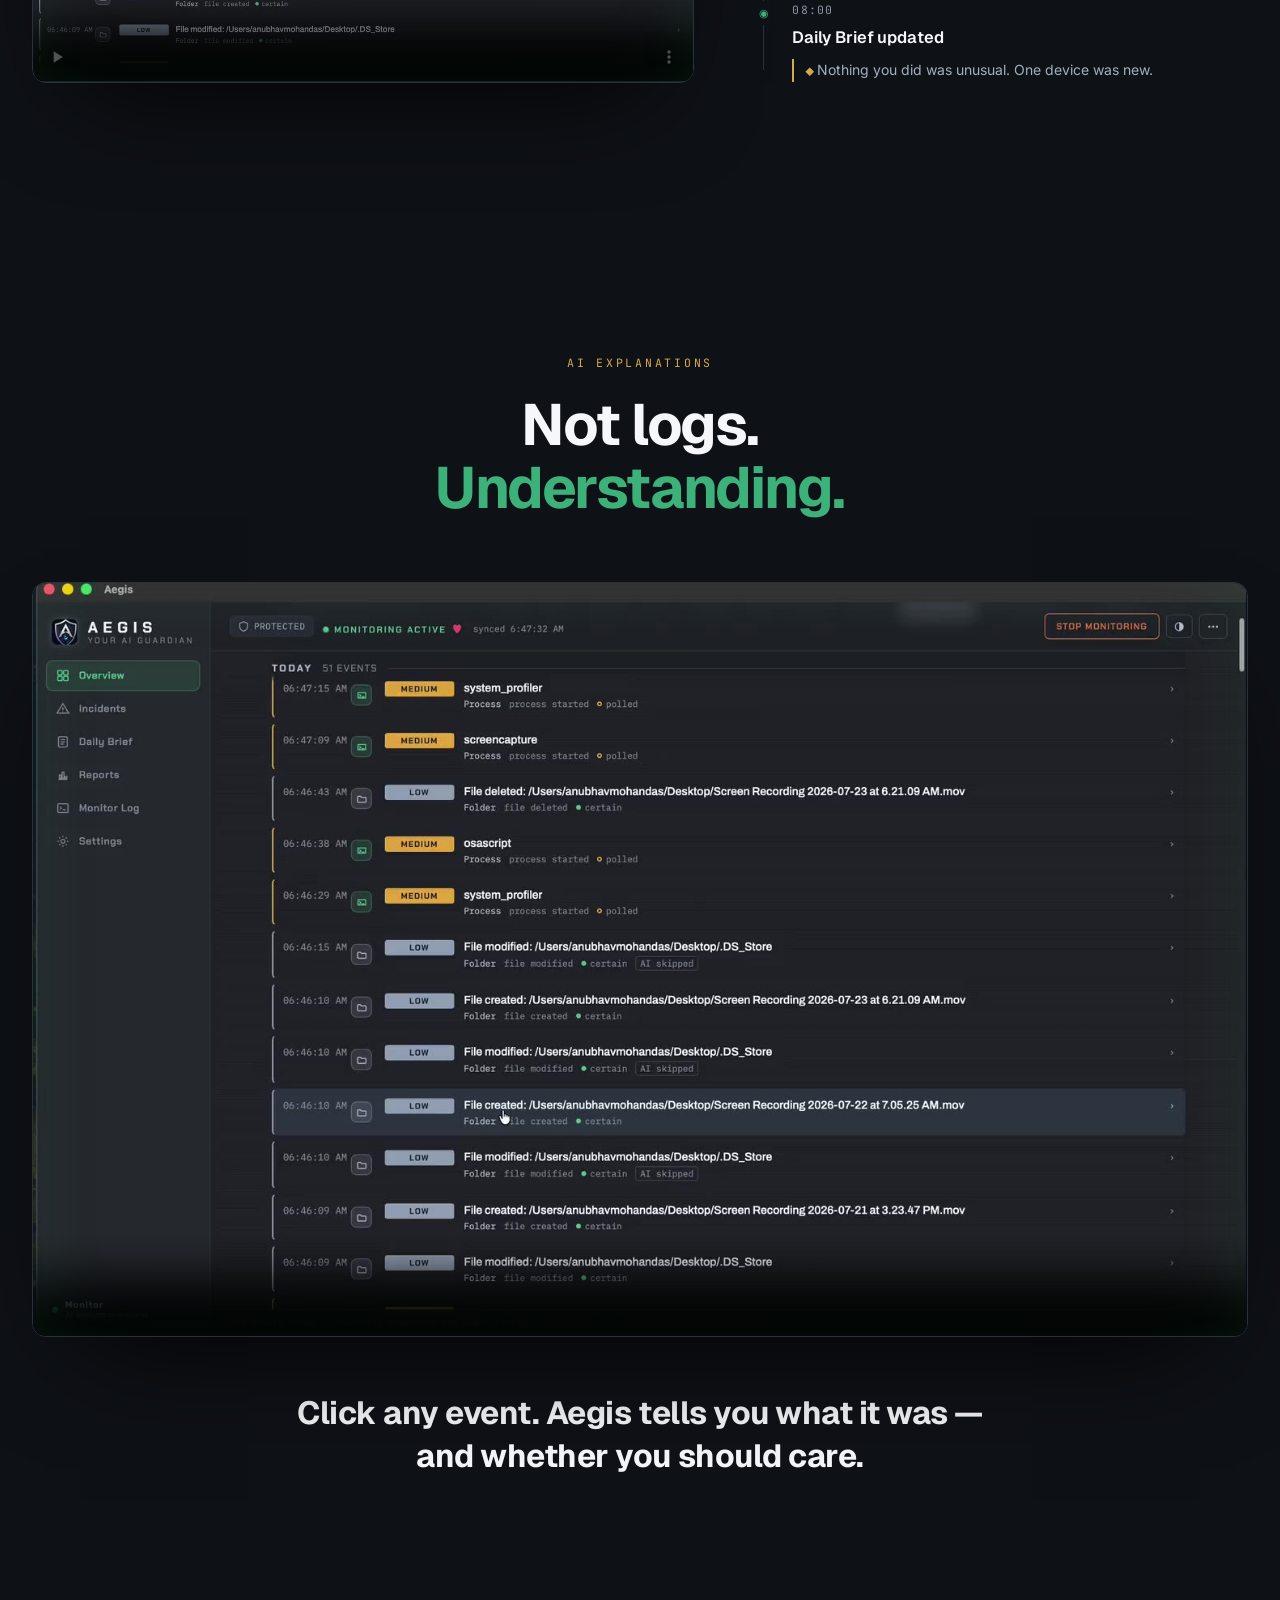
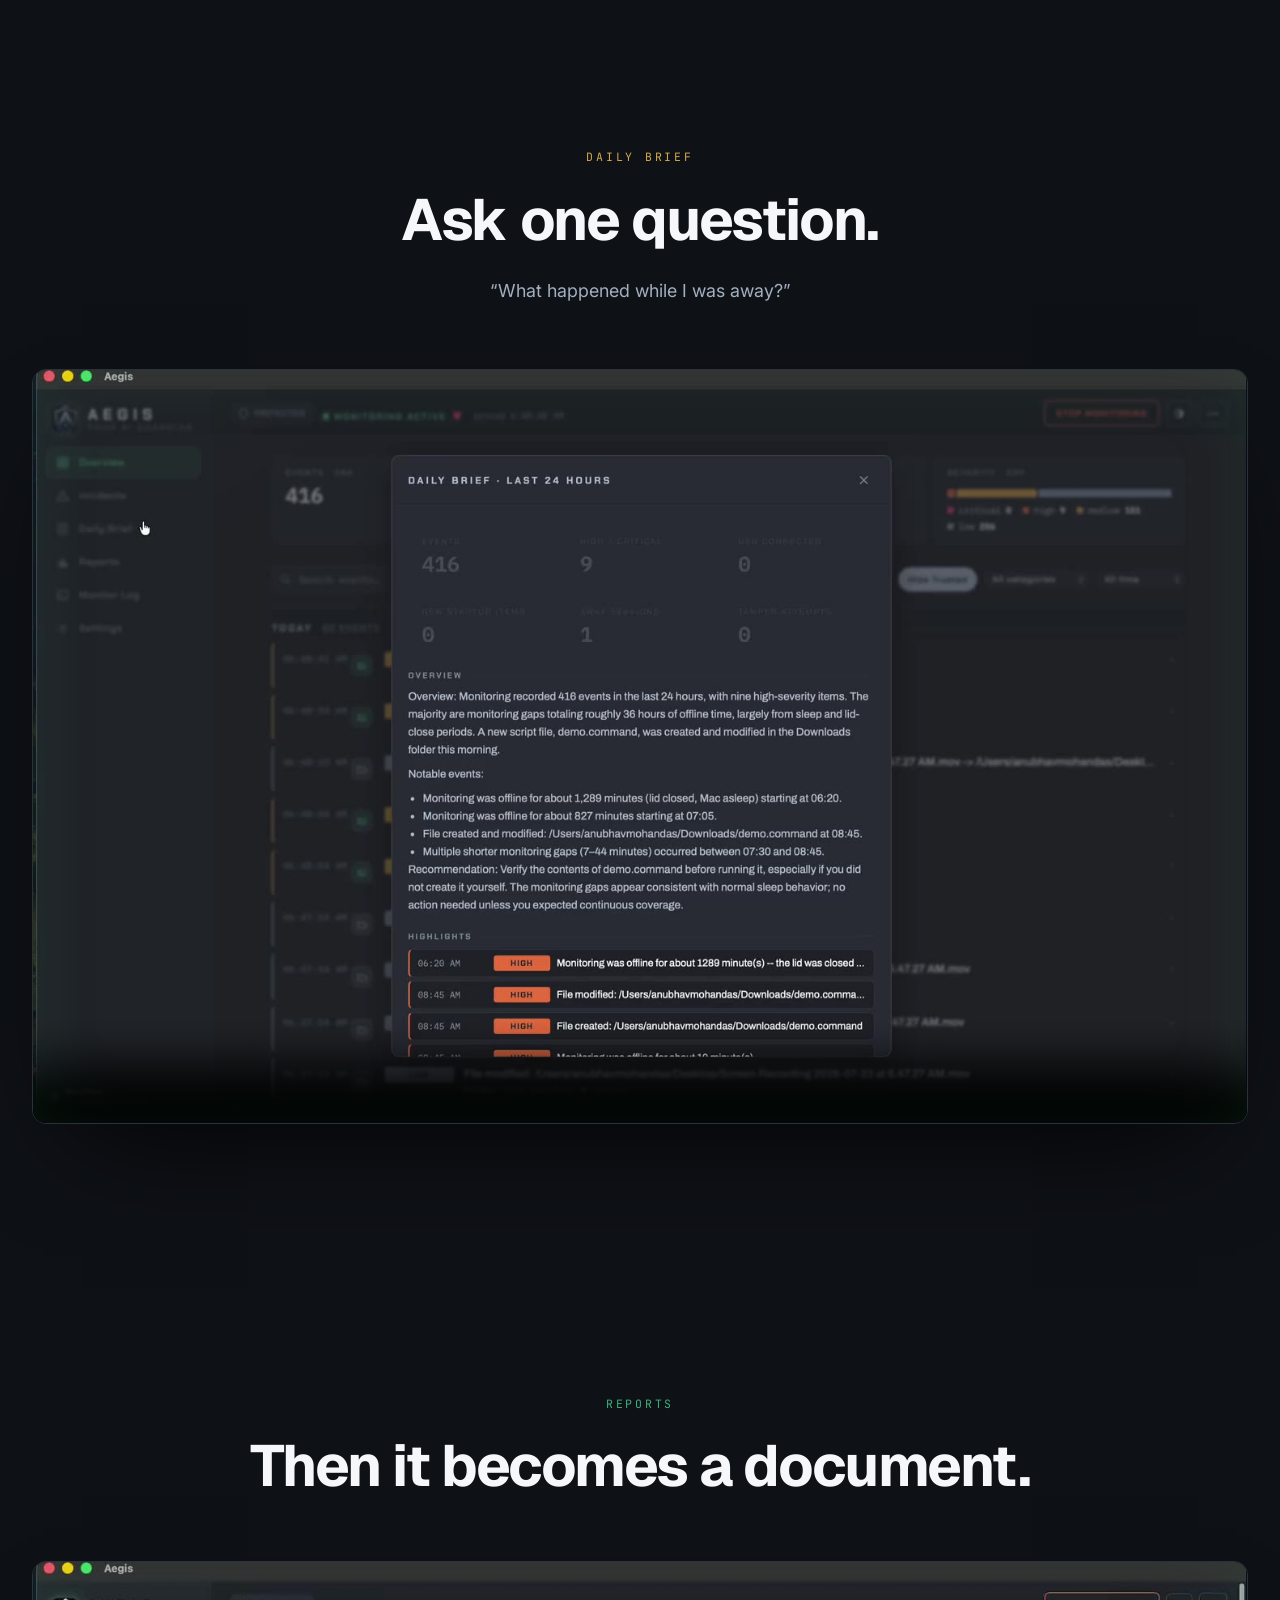
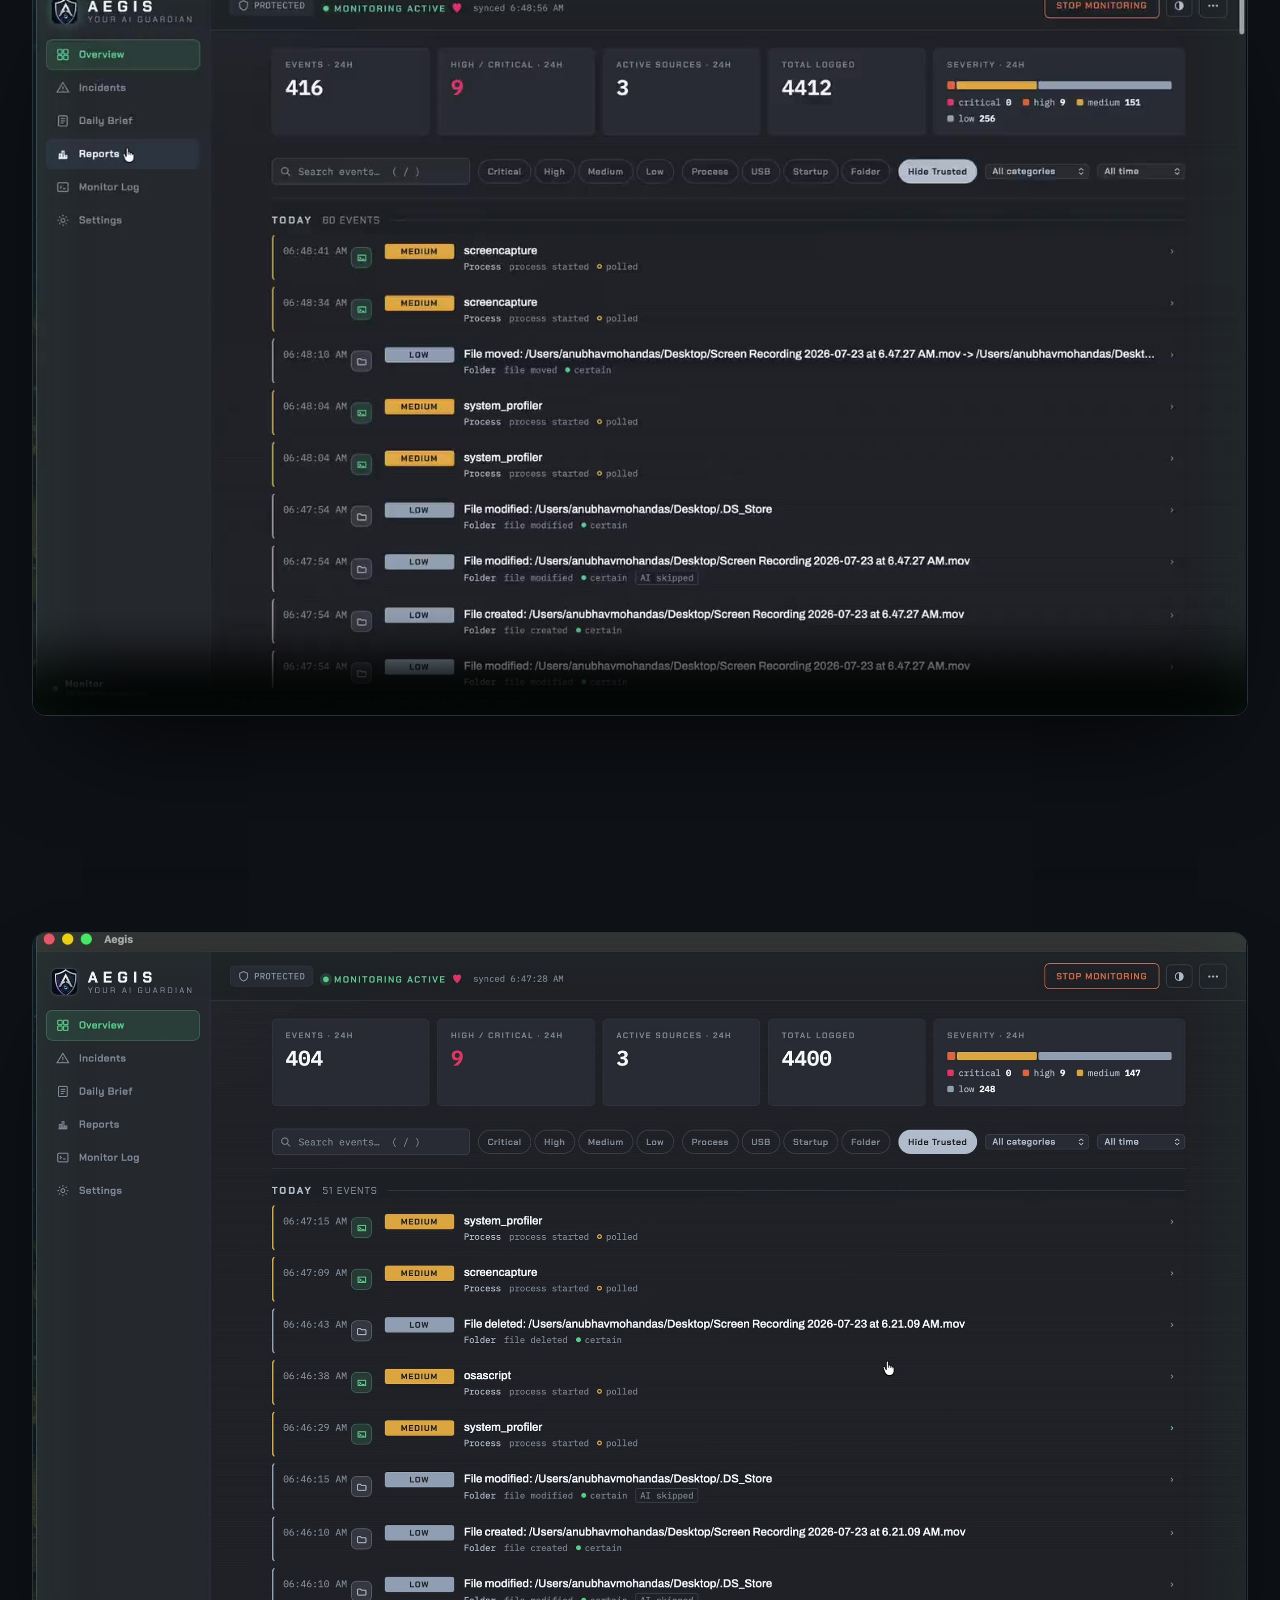
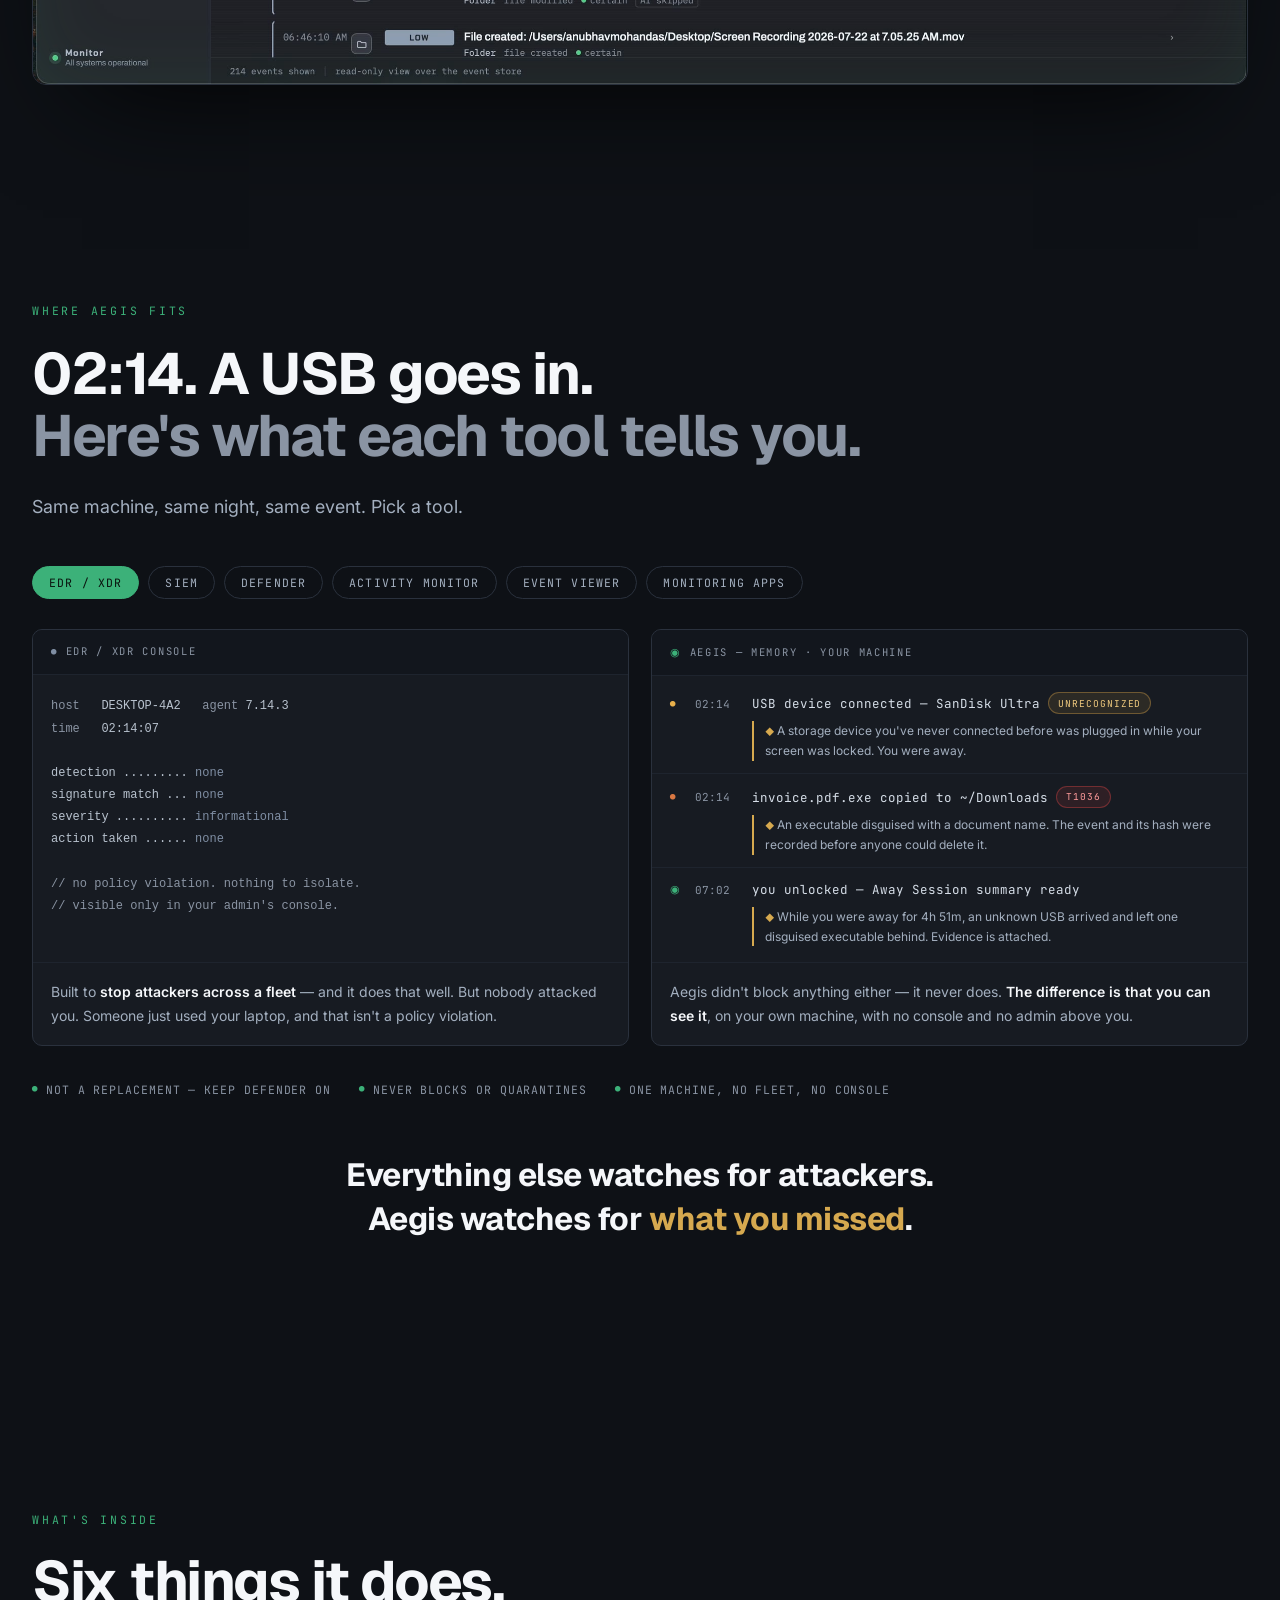
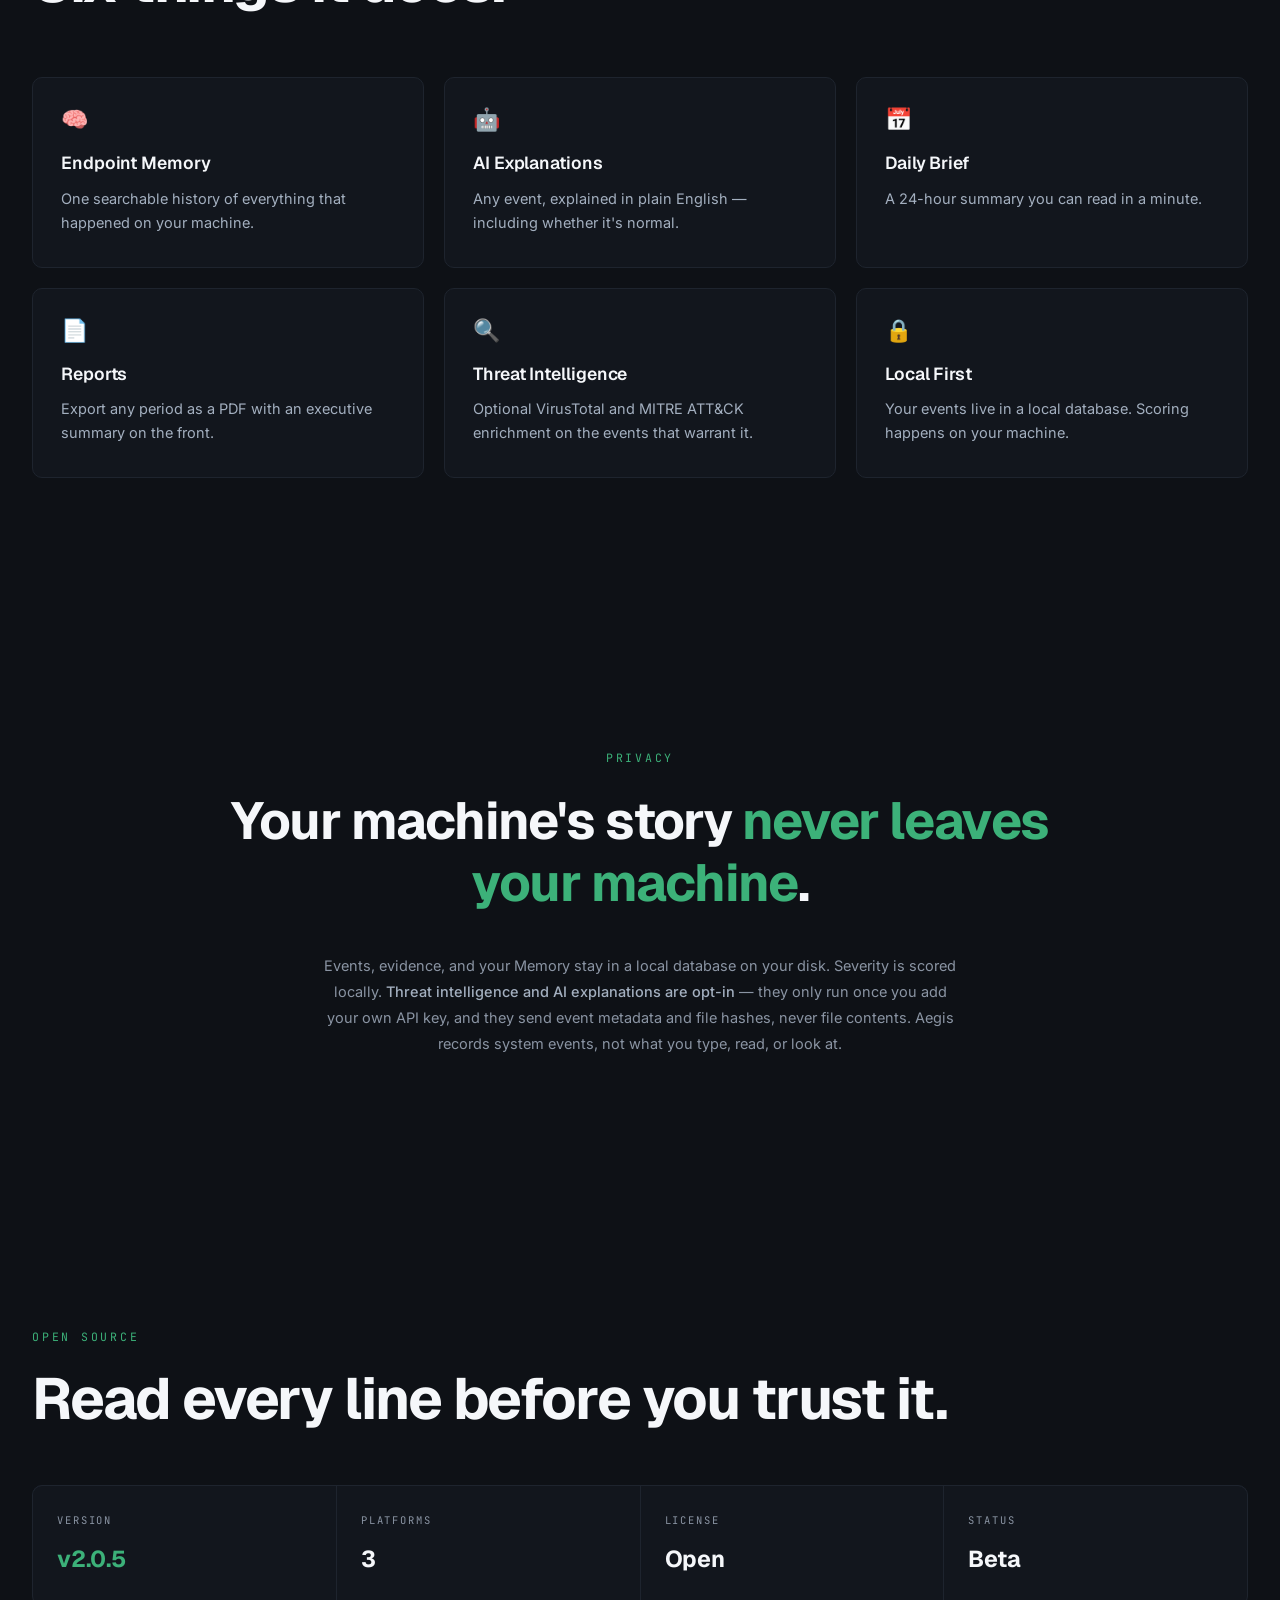
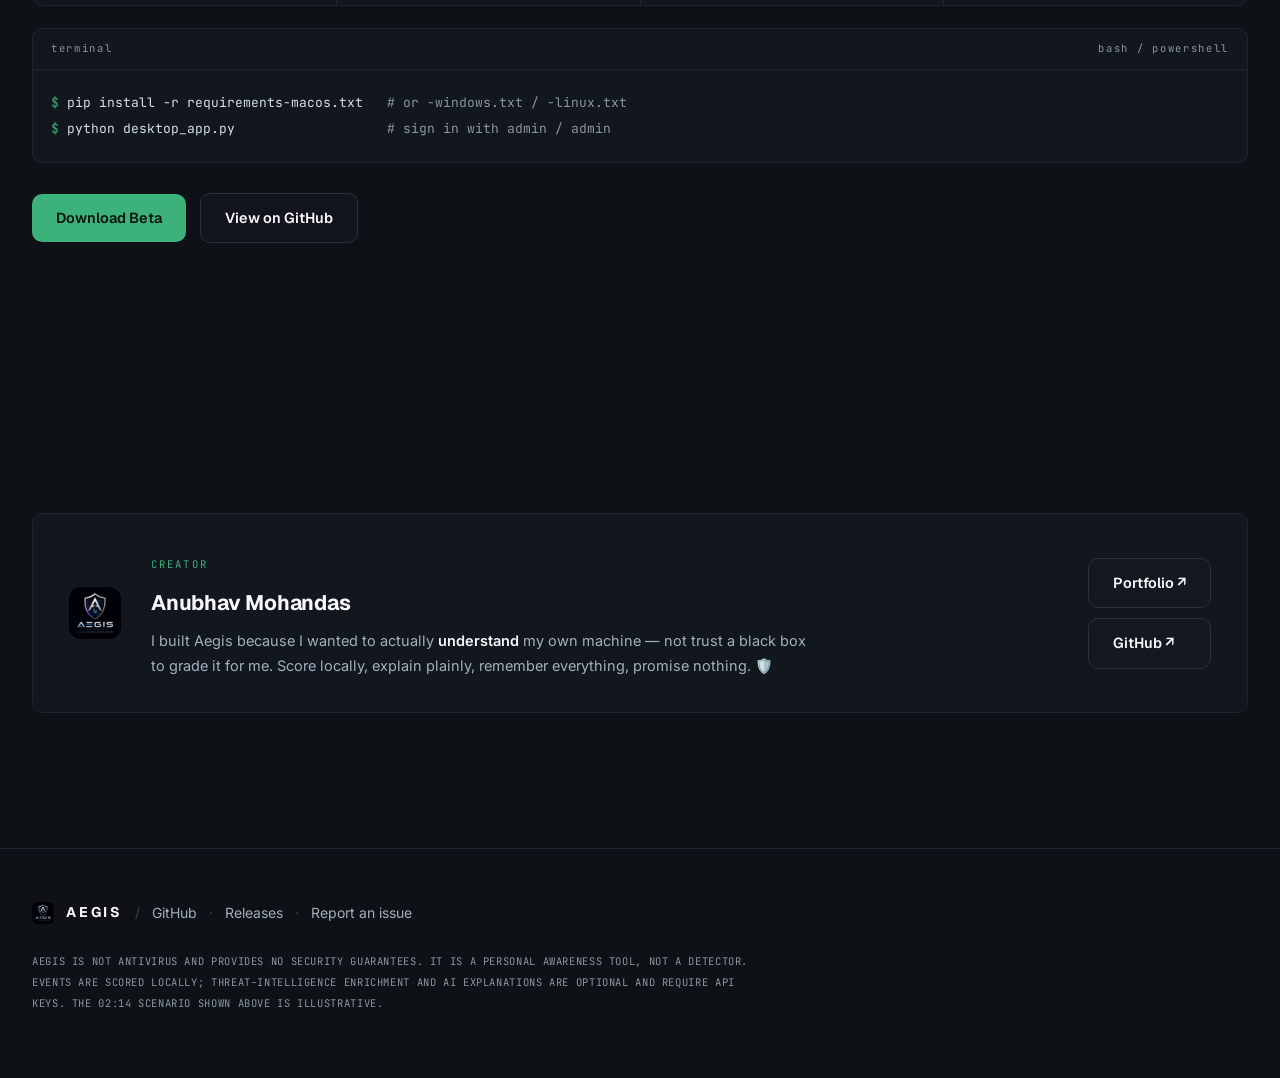
==== commit 6b38dd2f: "Final audit fixes: tray-mode tamper trail honors config db_path (server.py fallback when build_serve" ====
--- a/website/index.html
+++ b/website/index.html
@@ -667,15 +667,15 @@
   usb:   {mk:'med',  tm:'02:14', what:'USB device connected — SanDisk Ultra', badge:'med|UNRECOGNIZED',
           ai:"A storage device you've never connected before was plugged in while your screen was locked. You were away."},
   exe:   {mk:'high', tm:'02:14', what:'invoice.pdf.exe copied to ~/Downloads', badge:'threat|T1036',
-          ai:'An executable disguised with a document name. A copy and its hash were preserved before anyone could delete it.'},
+          ai:'An executable disguised with a document name. The event and its hash were recorded before anyone could delete it.'},
   wake:  {mk:'ses',  tm:'07:02', what:'you unlocked — Away Session summary ready',
           ai:'While you were away for 4h 51m, an unknown USB arrived and left one disguised executable behind. Evidence is attached.'},
   quiet: {mk:'low',  tm:'02:11', what:'12,478 routine events scored and set aside', badge:'ok|FILTERED',
           ai:"Indexing, sync daemons, background helpers. Kept in the database, kept out of your way — you'll never scroll past them to find the two that matter."},
-  hash:  {mk:'high', tm:'02:14', what:'sha256 checked — 48 / 76 engines flag this file', badge:'threat|EVIDENCE HELD',
-          ai:'Only the hash left your machine, never the file. The copy Aegis kept survives the original being deleted.'},
+  hash:  {mk:'high', tm:'02:14', what:'sha256 checked — 48 / 76 engines flag this file', badge:'threat|HASH ON RECORD',
+          ai:'Only the hash left your machine, never the file. The verdict is on record and survives the original being deleted.'},
   gone:  {mk:'med',  tm:'02:19', what:'invoice.pdf.exe deleted from ~/Downloads', badge:'med|STILL ON RECORD',
-          ai:'Whoever it was cleaned up after themselves. The event, the hash, and the preserved copy are all still here.'},
+          ai:'Whoever it was cleaned up after themselves. The event and its hash are still here.'},
   local: {mk:'ses',  tm:'07:02', what:'0 bytes of content captured · 0 uploads', badge:'ok|LOCAL ONLY',
           ai:'No screenshots, no keystrokes, no clipboard. Aegis records that a device connected and a file appeared — never what you were doing.'}
 };
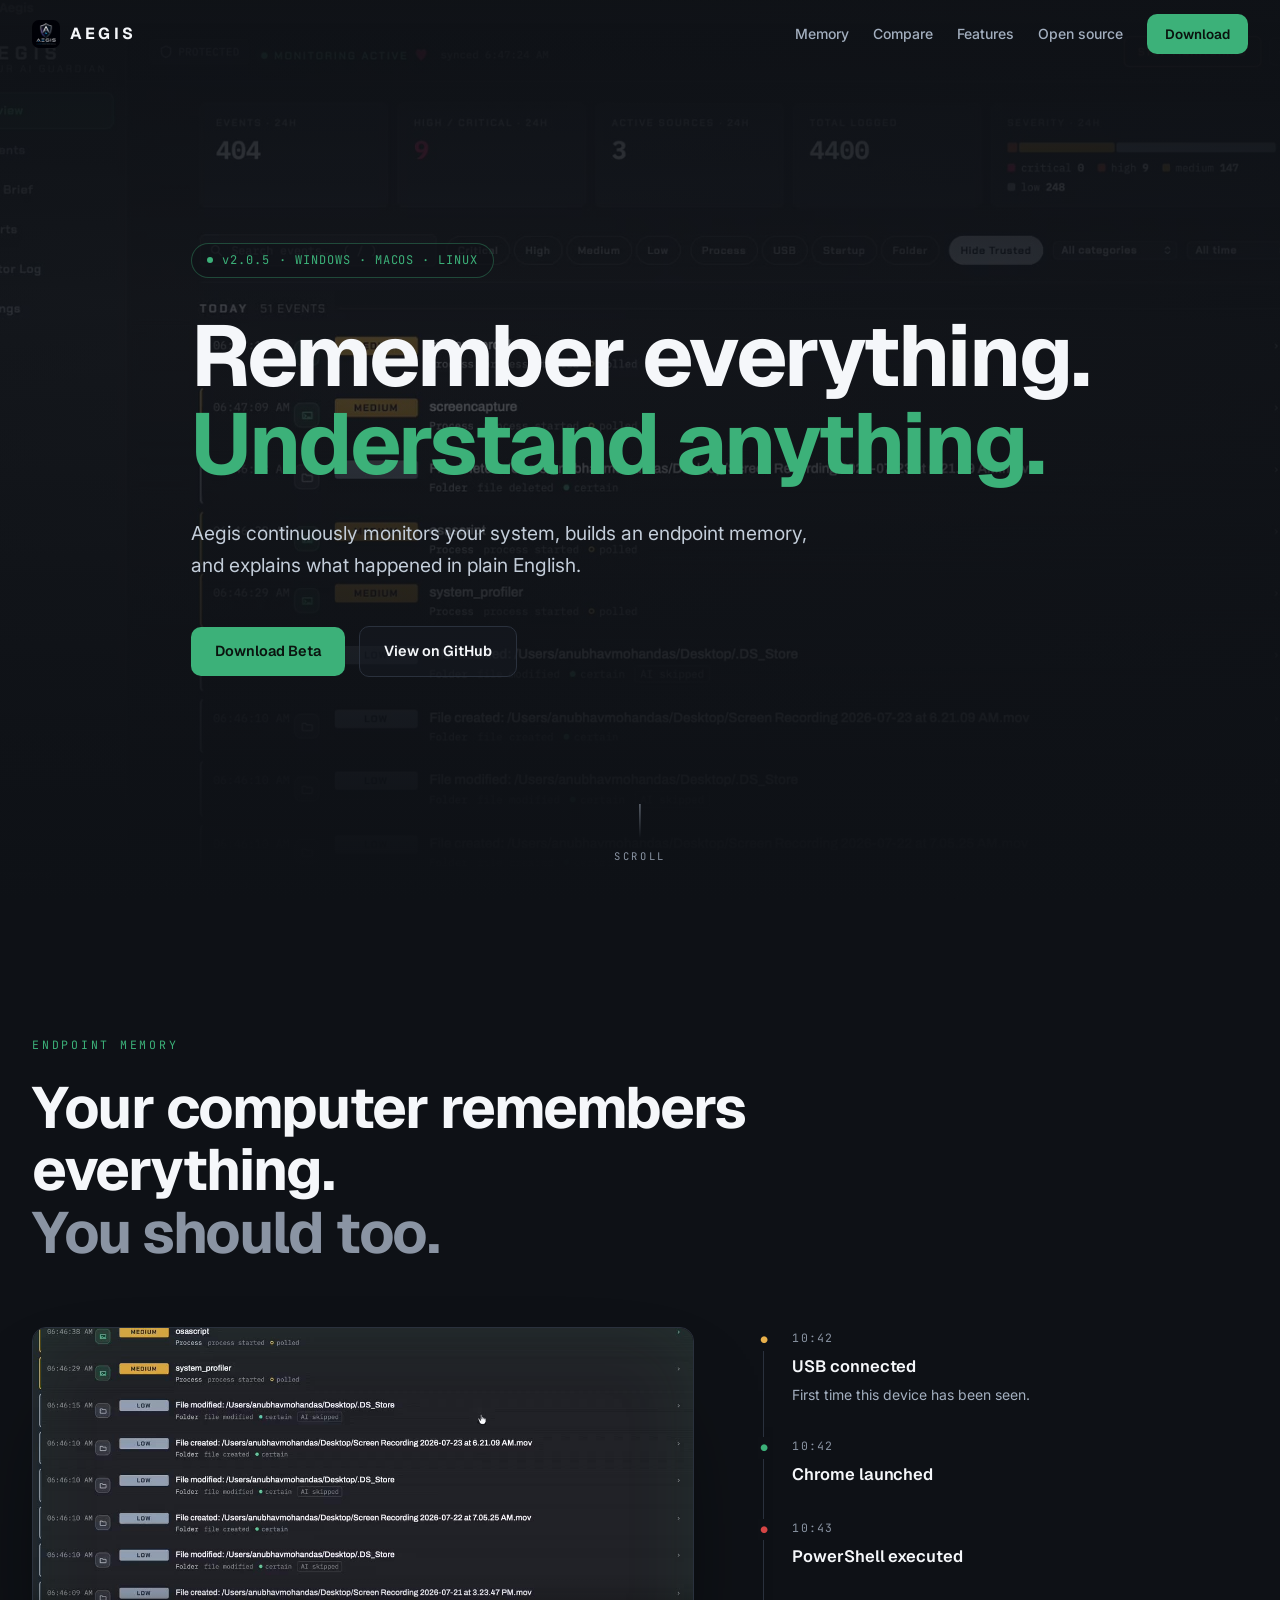
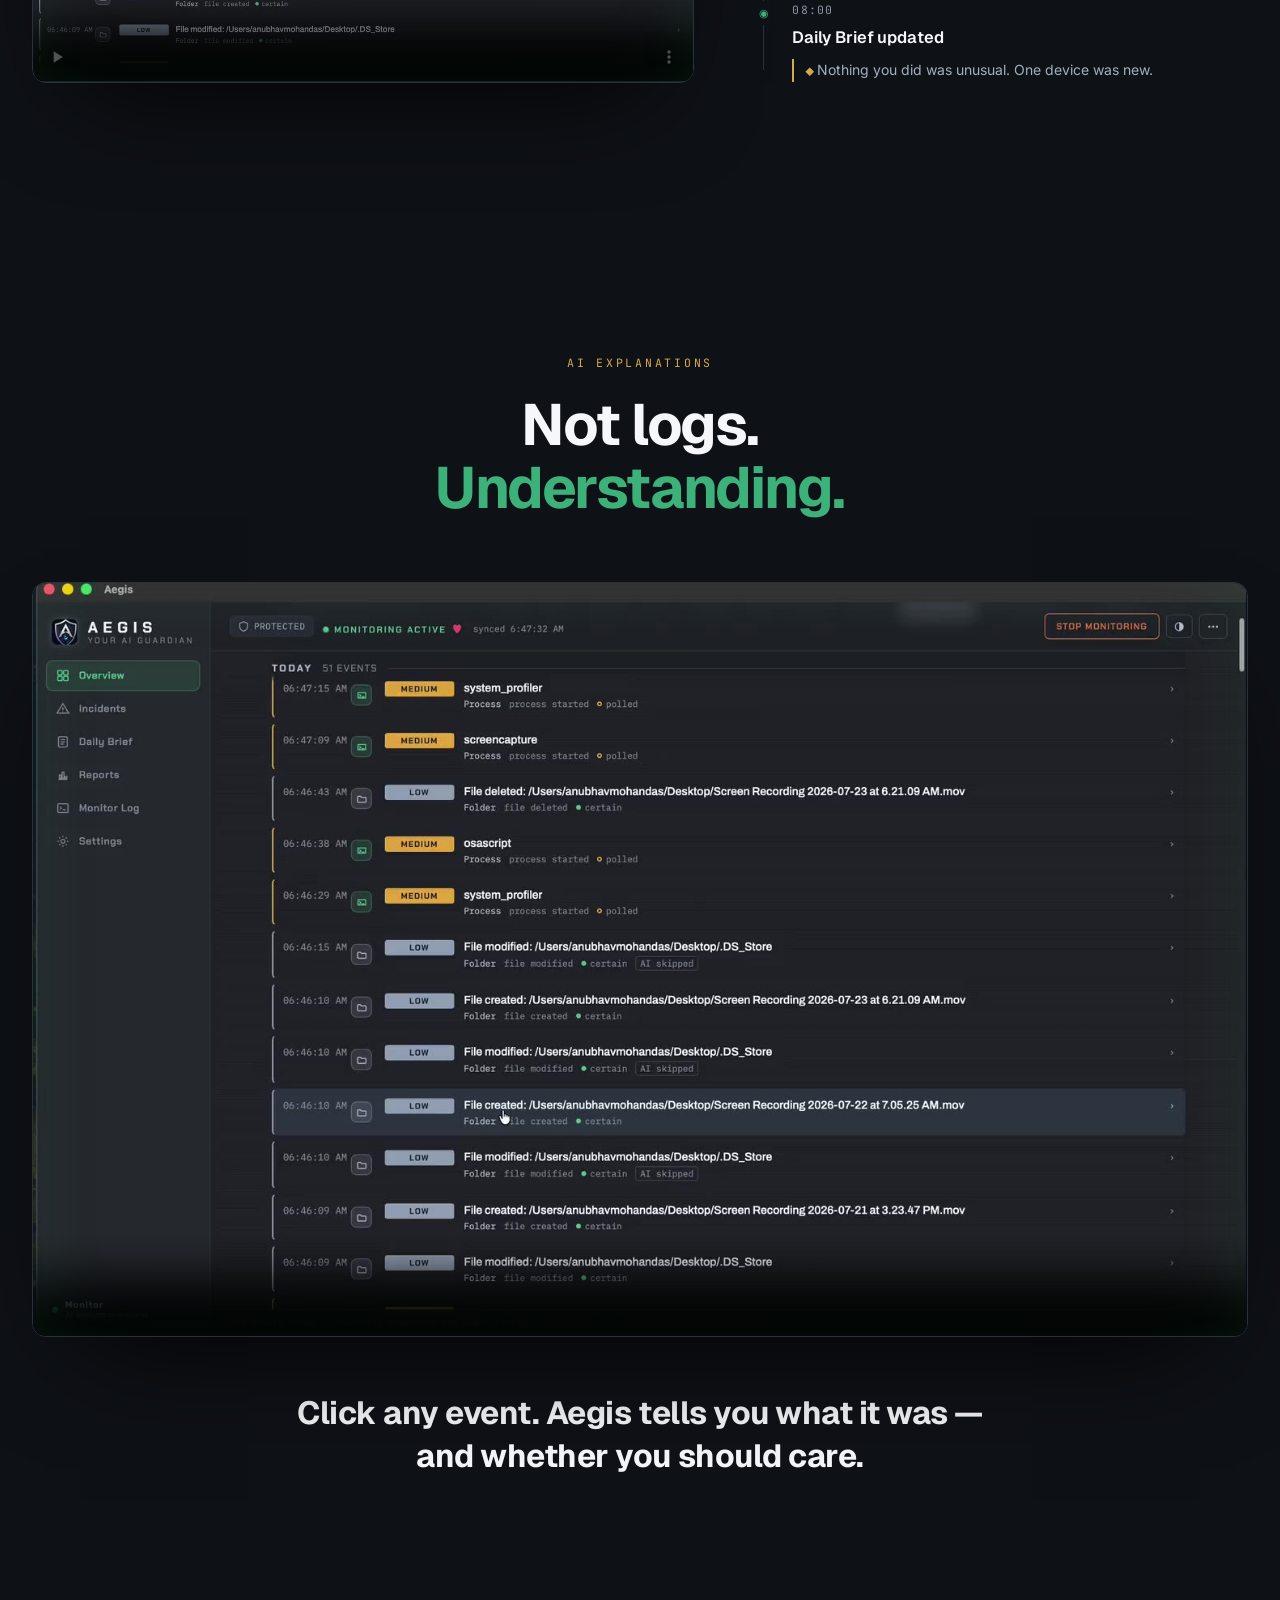
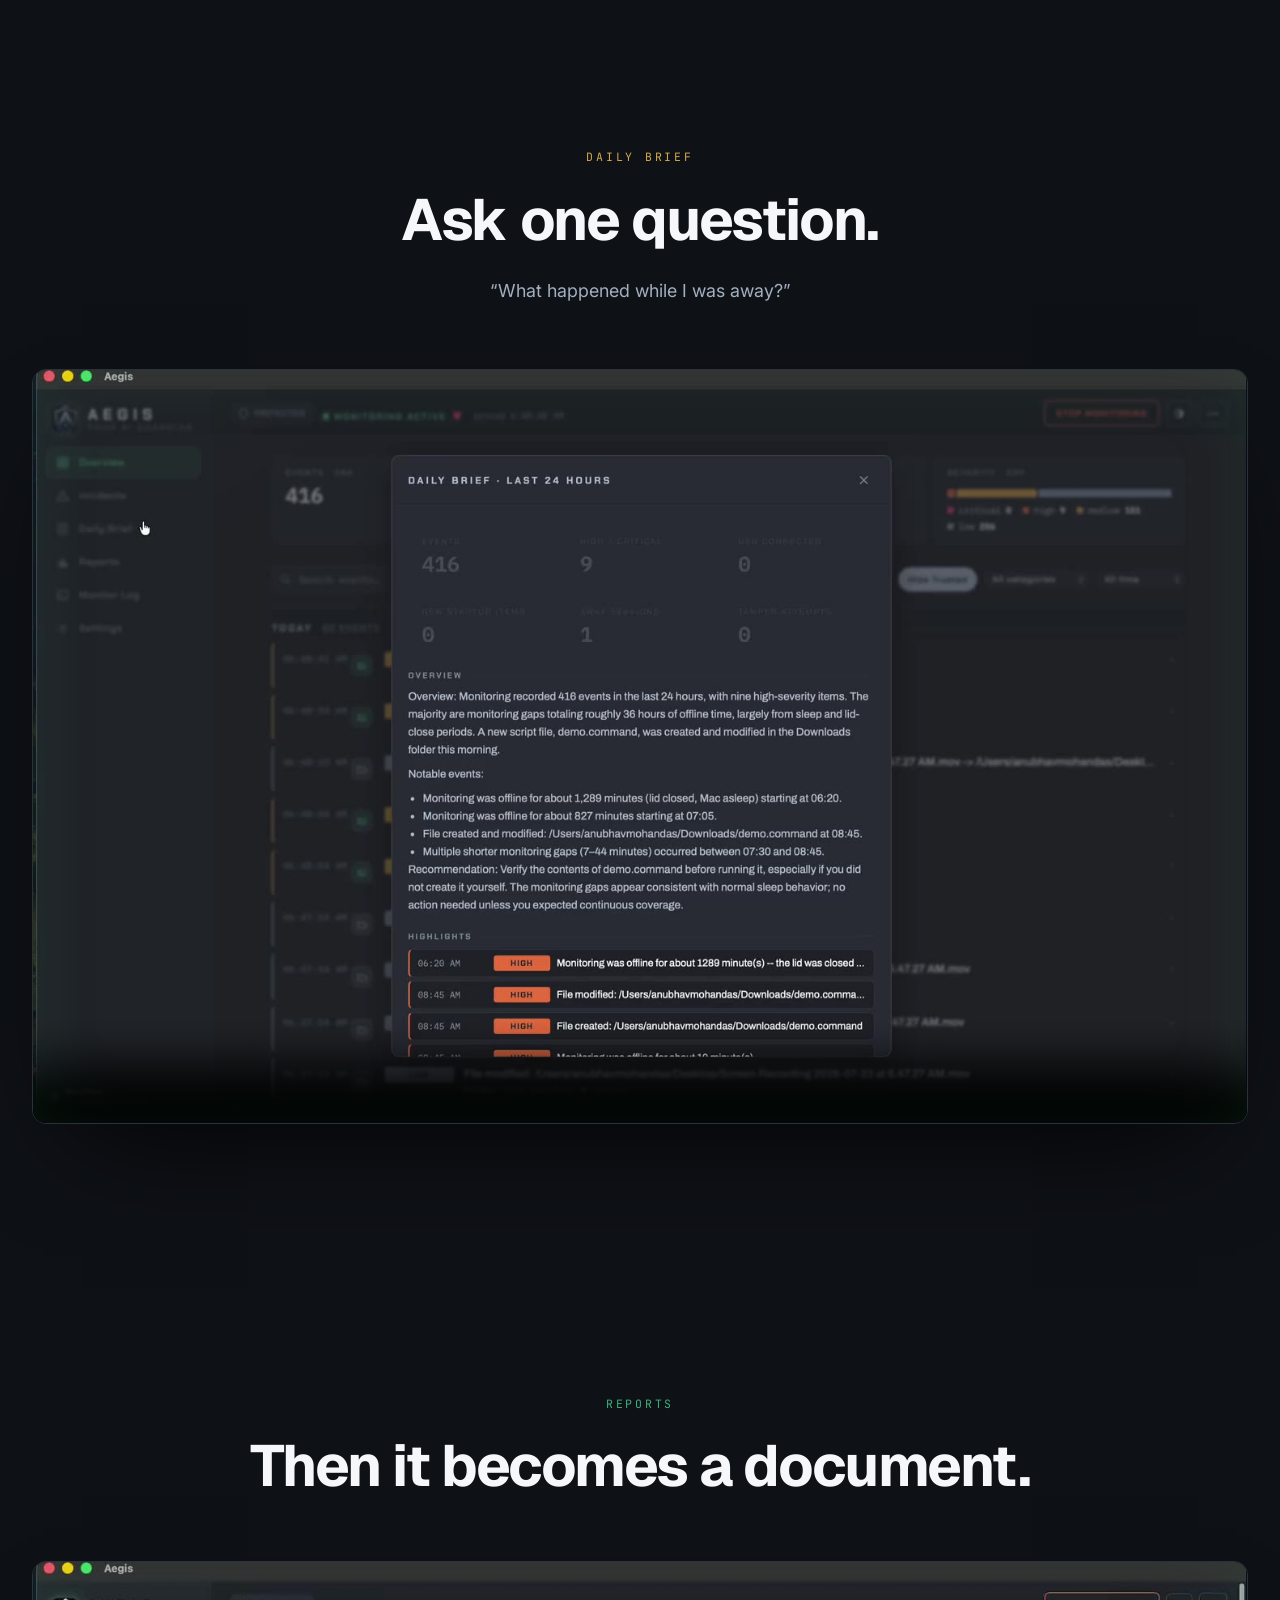
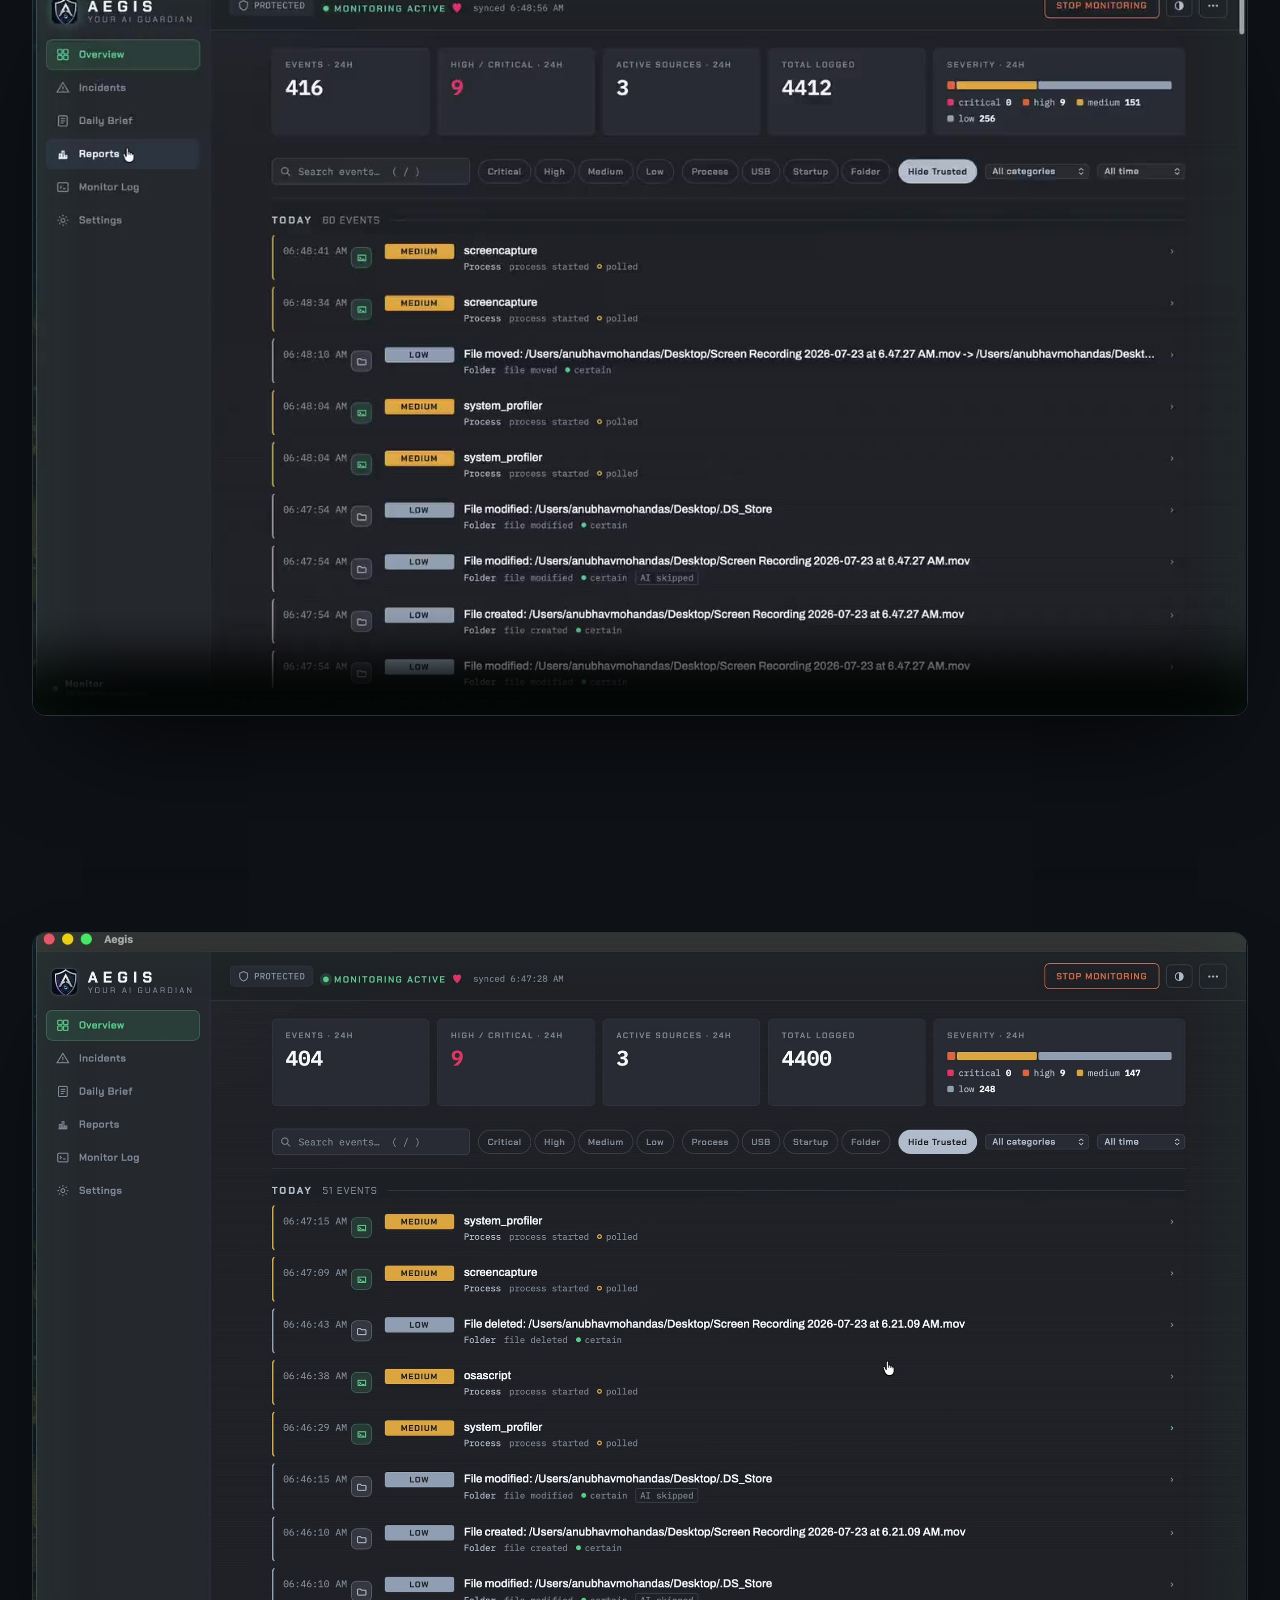
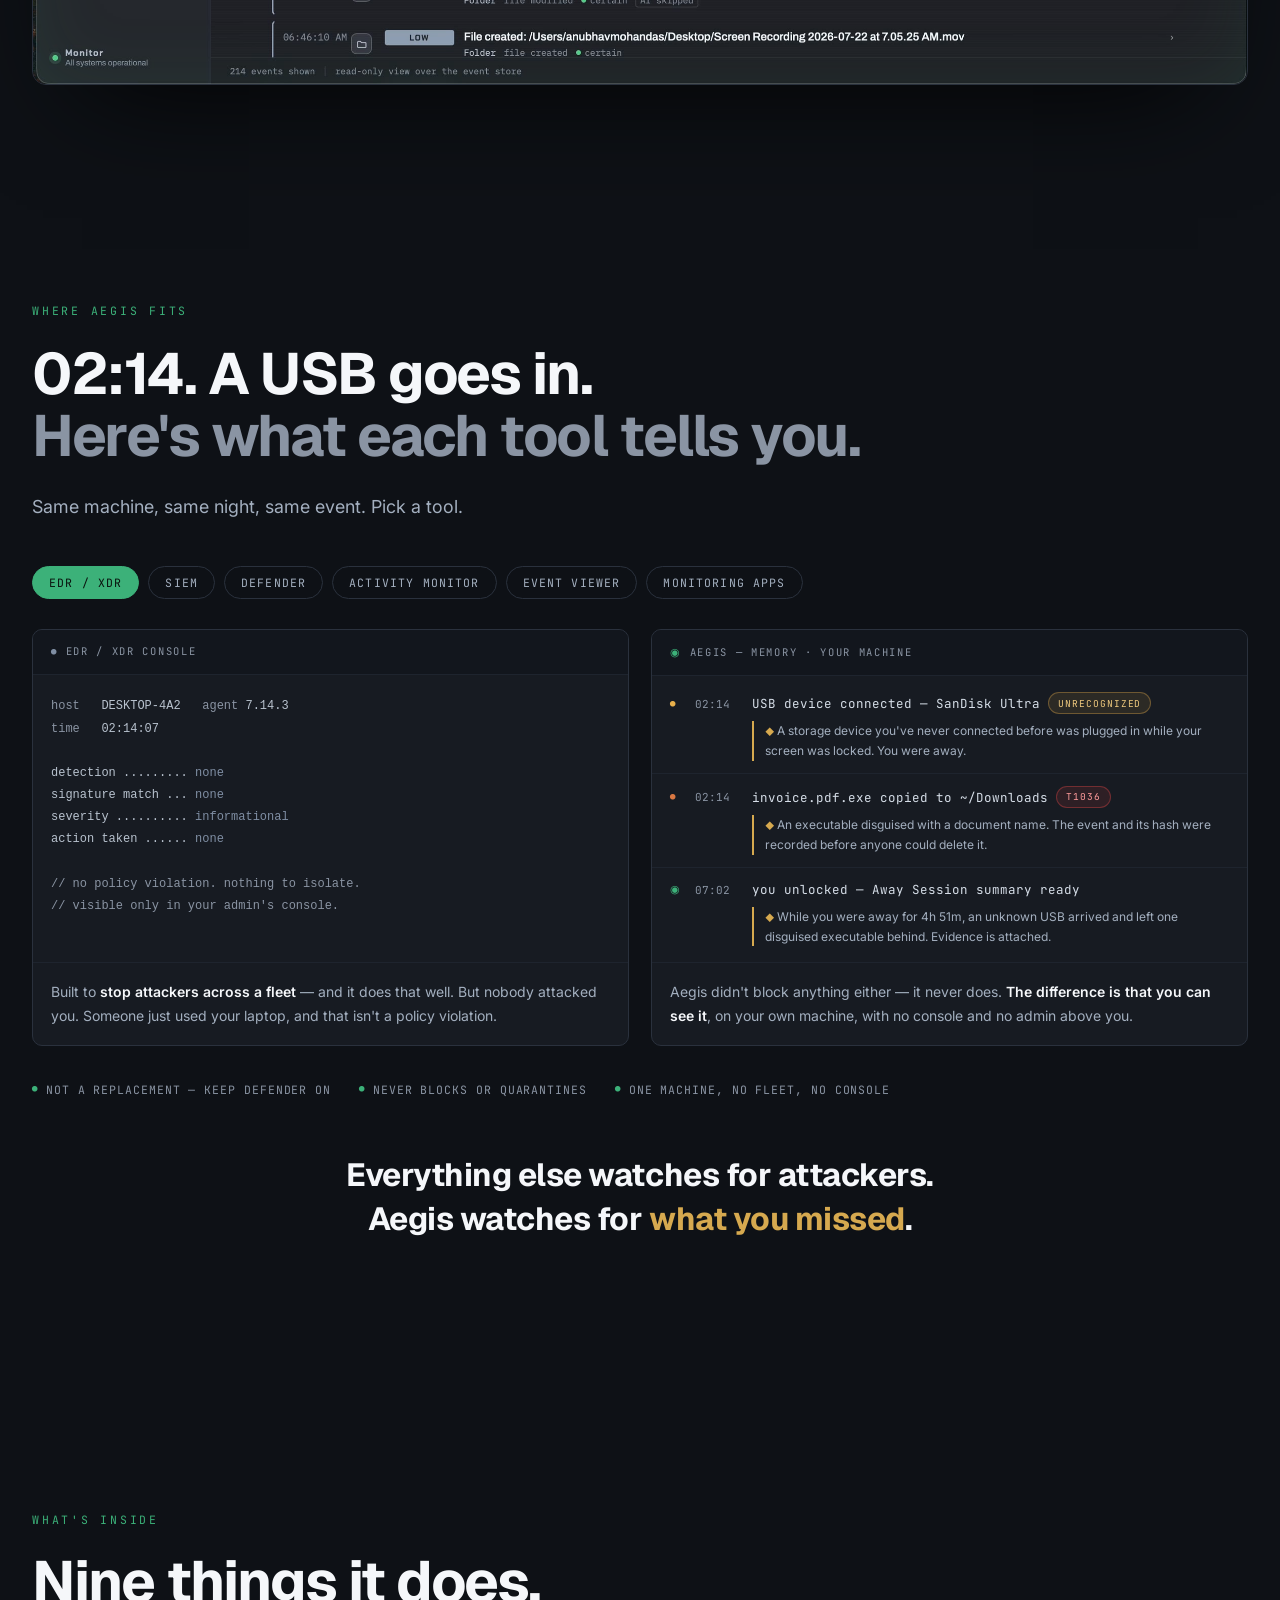
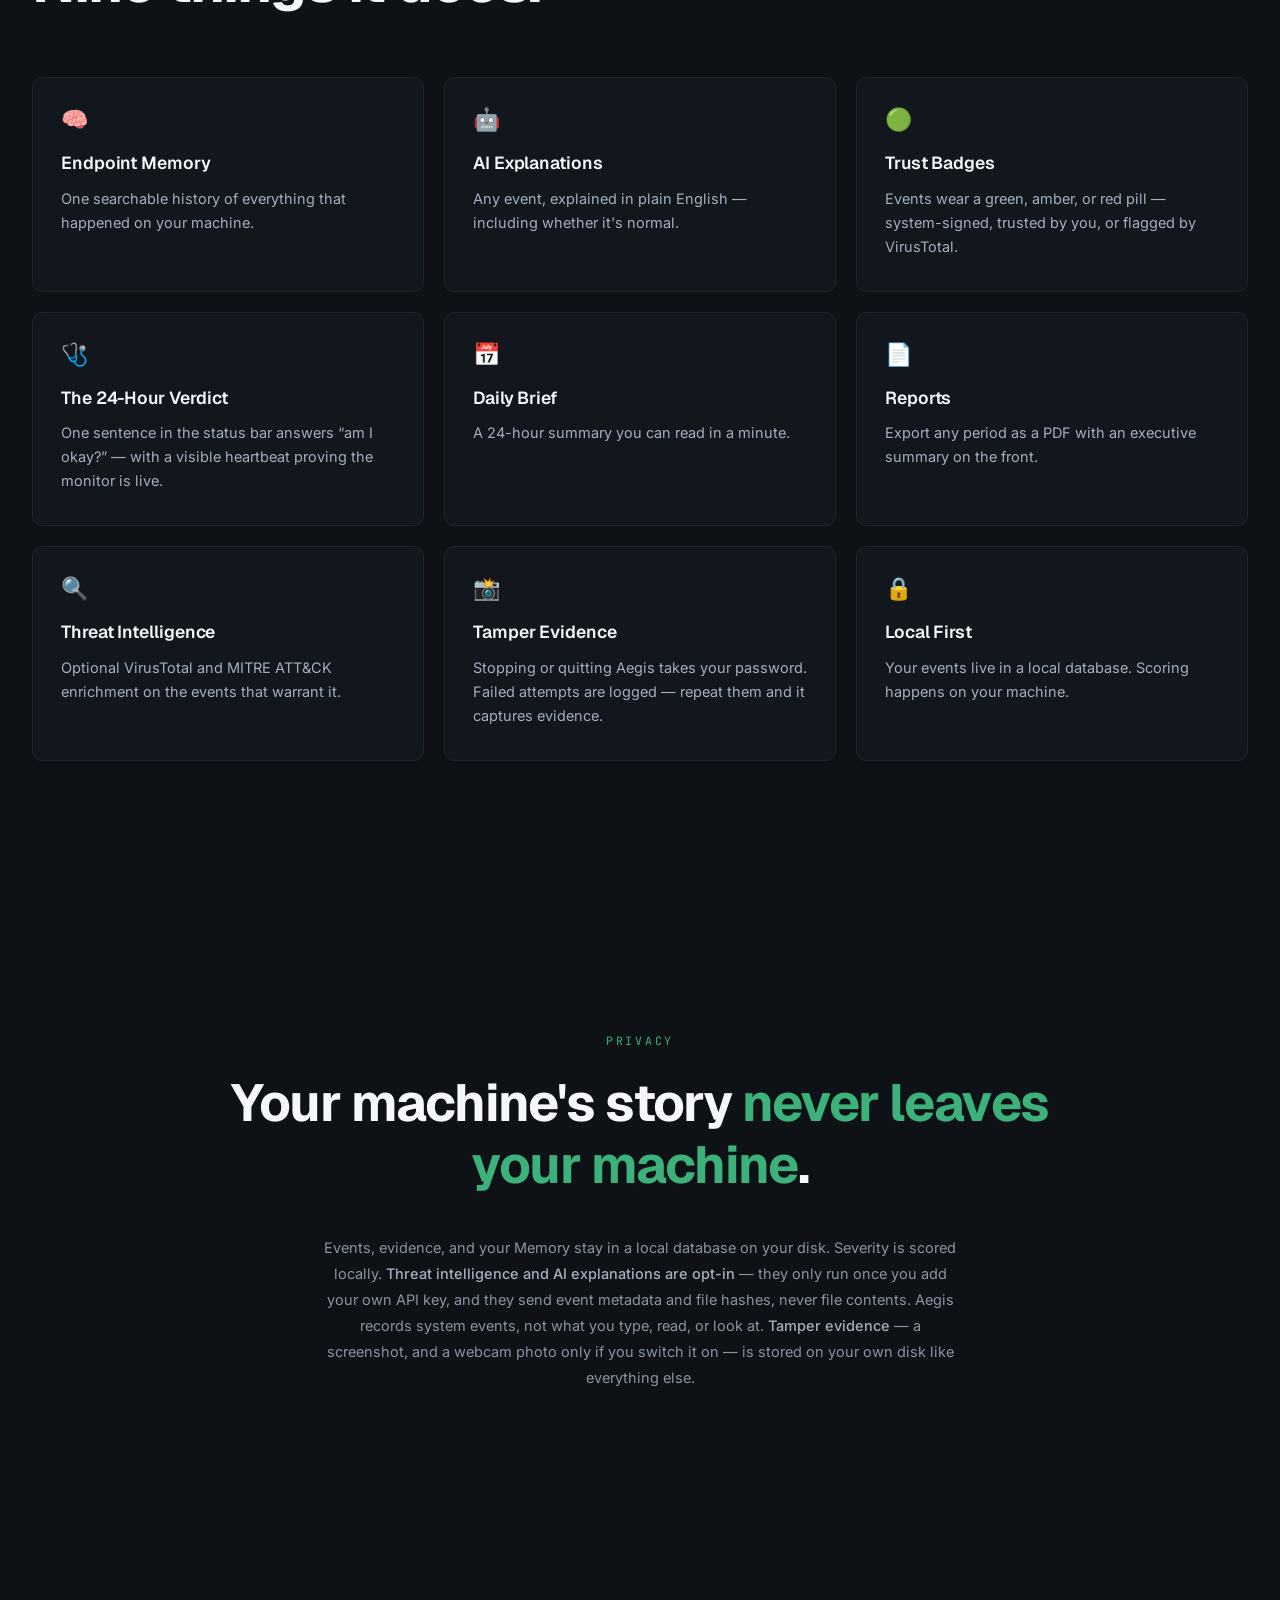
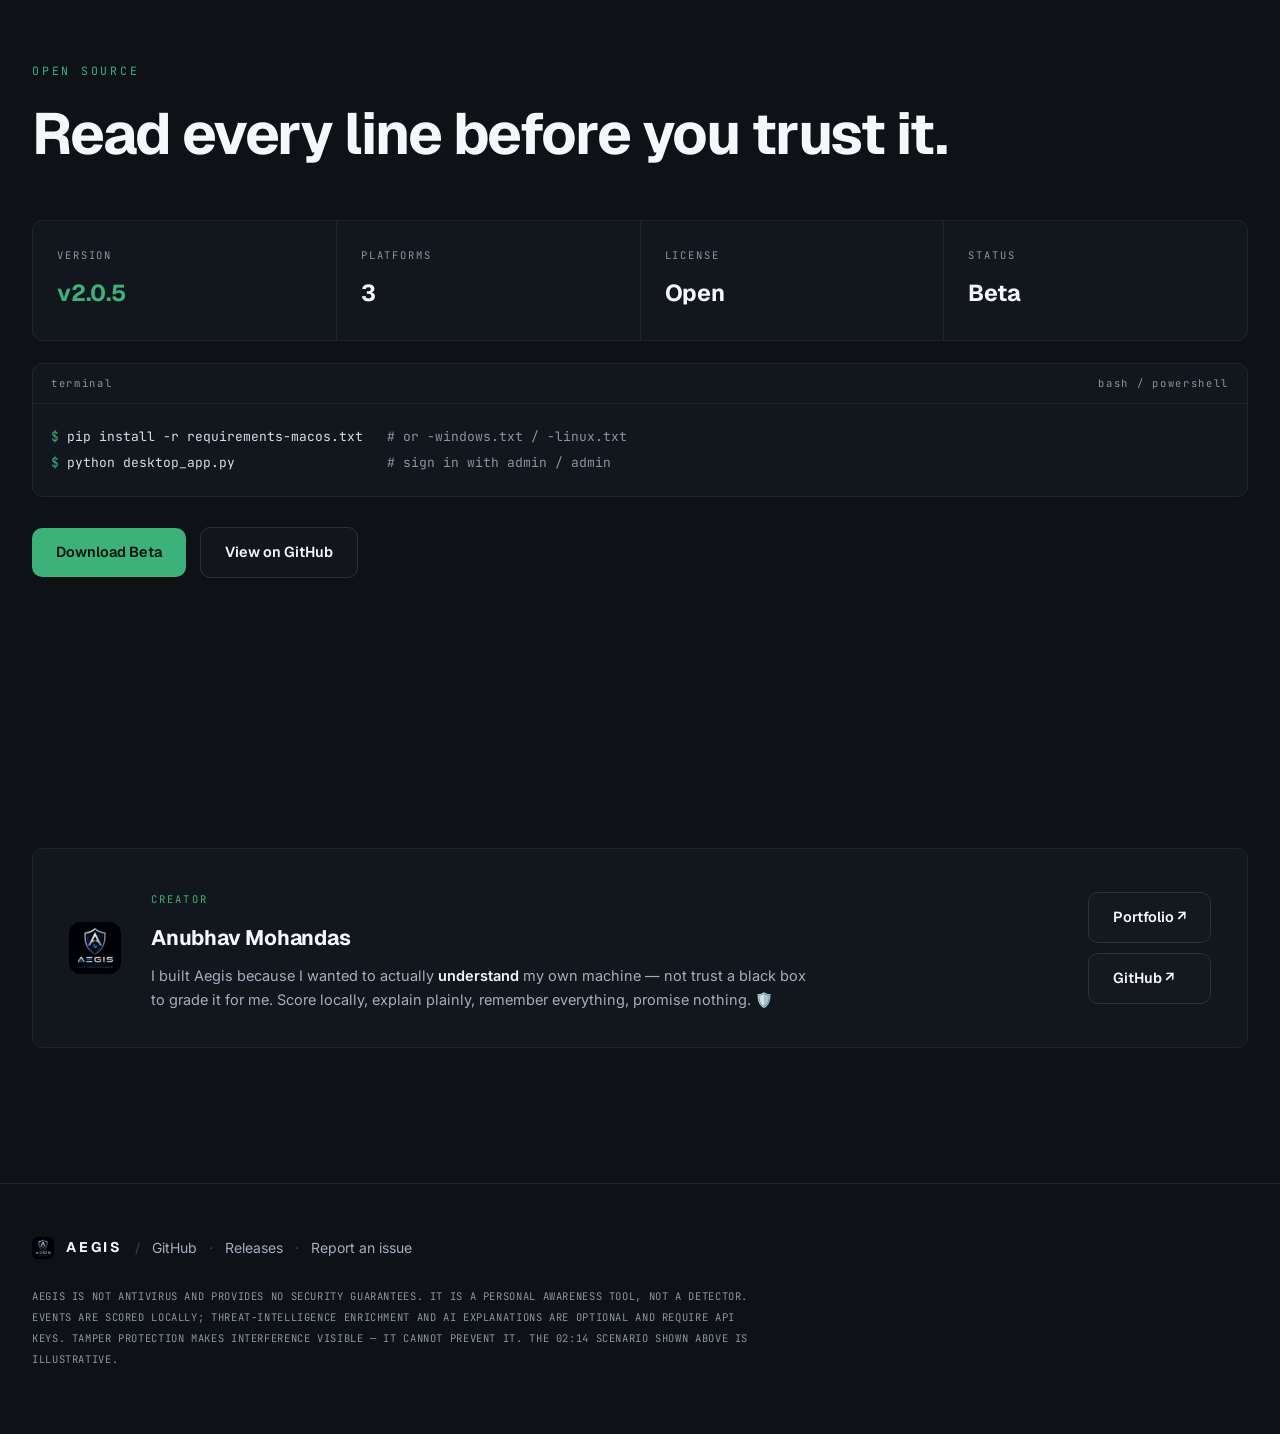
==== commit e71b940b: "updated website readme" ====
--- a/website/index.html
+++ b/website/index.html
@@ -534,14 +534,17 @@
   <div class="wrap-wide">
     <div class="reveal">
       <div class="sec-tag">WHAT'S INSIDE</div>
-      <h2>Six things it does.</h2>
+      <h2>Nine things it does.</h2>
     </div>
     <div class="grid6">
       <div class="f reveal"><span class="ico">🧠</span><h3>Endpoint Memory</h3><p>One searchable history of everything that happened on your machine.</p></div>
       <div class="f reveal"><span class="ico">🤖</span><h3>AI Explanations</h3><p>Any event, explained in plain English — including whether it's normal.</p></div>
+      <div class="f reveal"><span class="ico">🟢</span><h3>Trust Badges</h3><p>Events wear a green, amber, or red pill — system-signed, trusted by you, or flagged by VirusTotal.</p></div>
+      <div class="f reveal"><span class="ico">🩺</span><h3>The 24-Hour Verdict</h3><p>One sentence in the status bar answers “am I okay?” — with a visible heartbeat proving the monitor is live.</p></div>
       <div class="f reveal"><span class="ico">📅</span><h3>Daily Brief</h3><p>A 24-hour summary you can read in a minute.</p></div>
       <div class="f reveal"><span class="ico">📄</span><h3>Reports</h3><p>Export any period as a PDF with an executive summary on the front.</p></div>
       <div class="f reveal"><span class="ico">🔍</span><h3>Threat Intelligence</h3><p>Optional VirusTotal and MITRE ATT&amp;CK enrichment on the events that warrant it.</p></div>
+      <div class="f reveal"><span class="ico">📸</span><h3>Tamper Evidence</h3><p>Stopping or quitting Aegis takes your password. Failed attempts are logged — repeat them and it captures evidence.</p></div>
       <div class="f reveal"><span class="ico">🔒</span><h3>Local First</h3><p>Your events live in a local database. Scoring happens on your machine.</p></div>
     </div>
   </div>
@@ -557,7 +560,9 @@
         Events, evidence, and your Memory stay in a local database on your disk. Severity is scored
         locally. <b>Threat intelligence and AI explanations are opt-in</b> — they only run once you add
         your own API key, and they send event metadata and file hashes, never file contents. Aegis
-        records system events, not what you type, read, or look at.
+        records system events, not what you type, read, or look at. <b>Tamper evidence</b> — a
+        screenshot, and a webcam photo only if you switch it on — is stored on your own disk like
+        everything else.
       </p>
     </div>
   </div>
@@ -623,7 +628,8 @@
     <p class="foot-disclaimer">
       AEGIS IS NOT ANTIVIRUS AND PROVIDES NO SECURITY GUARANTEES. IT IS A PERSONAL AWARENESS TOOL,
       NOT A DETECTOR. EVENTS ARE SCORED LOCALLY; THREAT-INTELLIGENCE ENRICHMENT AND AI EXPLANATIONS
-      ARE OPTIONAL AND REQUIRE API KEYS. THE 02:14 SCENARIO SHOWN ABOVE IS ILLUSTRATIVE.
+      ARE OPTIONAL AND REQUIRE API KEYS. TAMPER PROTECTION MAKES INTERFERENCE VISIBLE — IT CANNOT
+      PREVENT IT. THE 02:14 SCENARIO SHOWN ABOVE IS ILLUSTRATIVE.
     </p>
   </div>
 </footer>
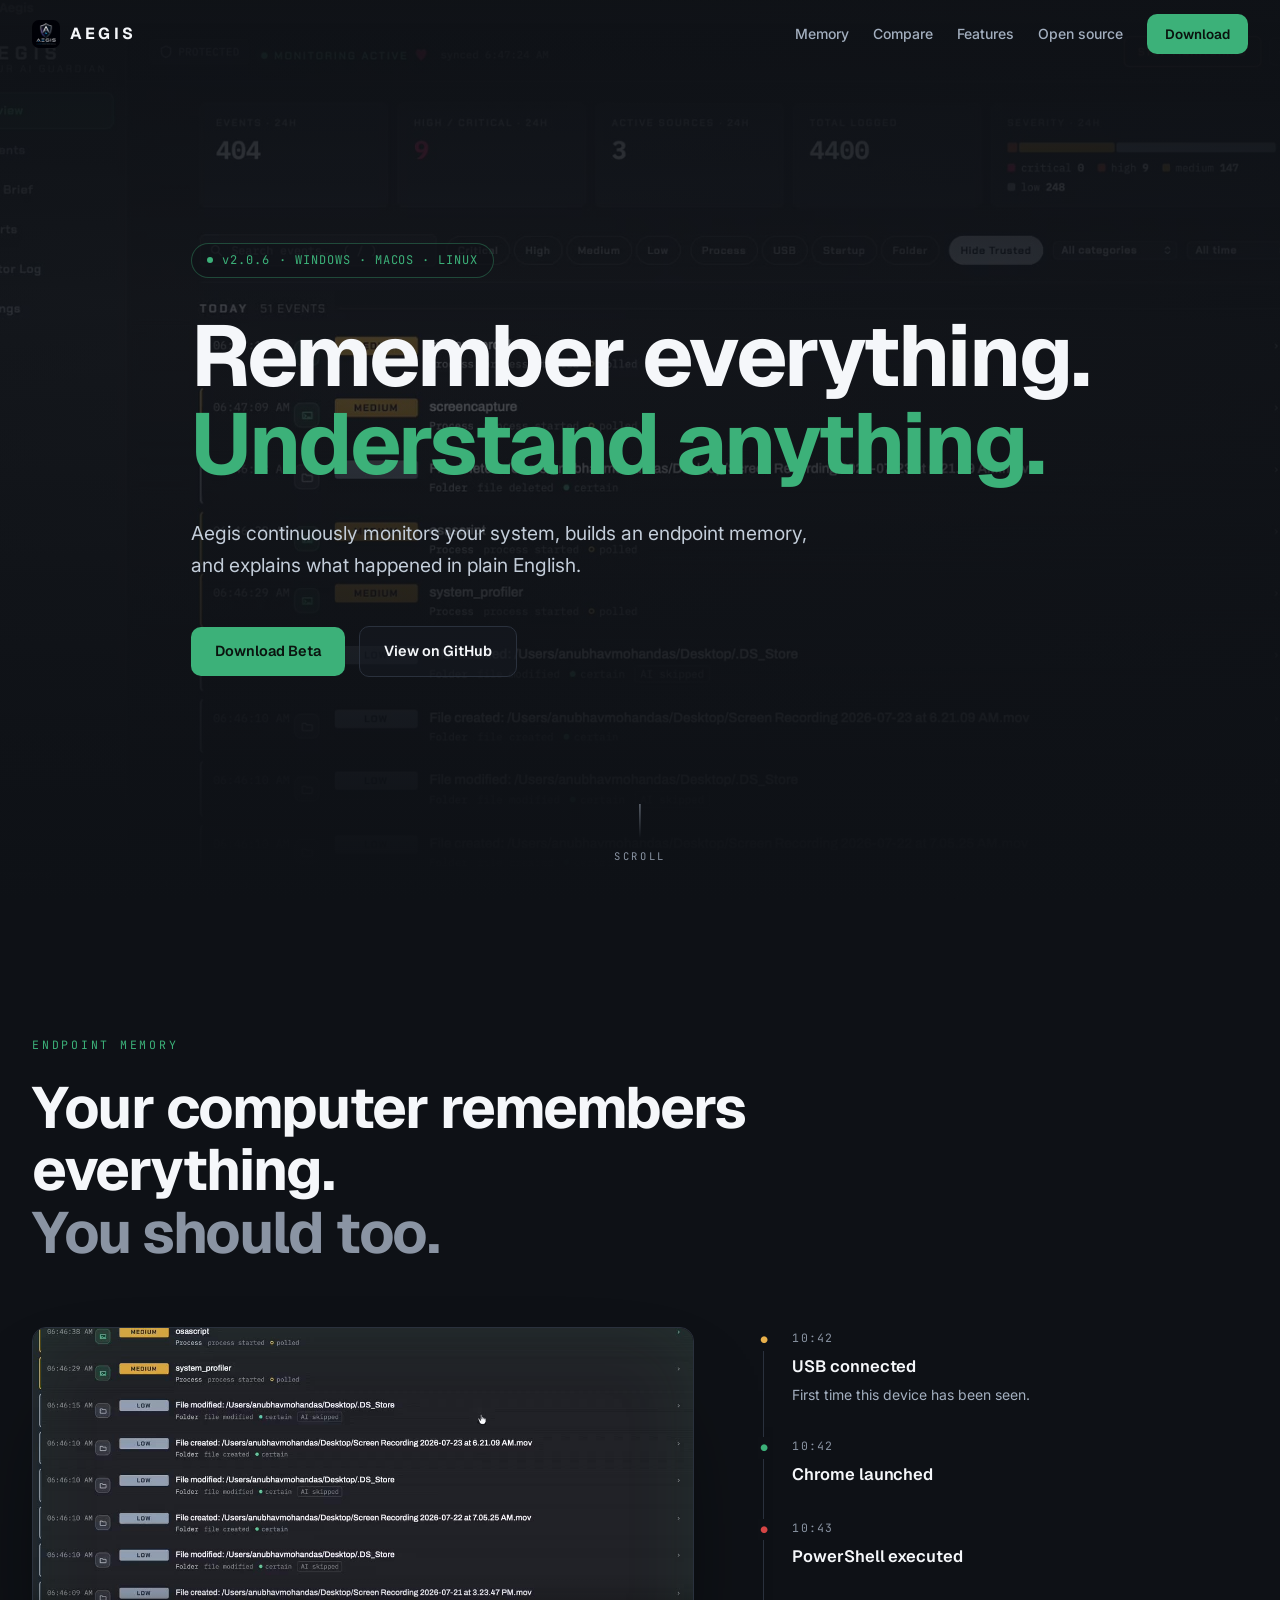
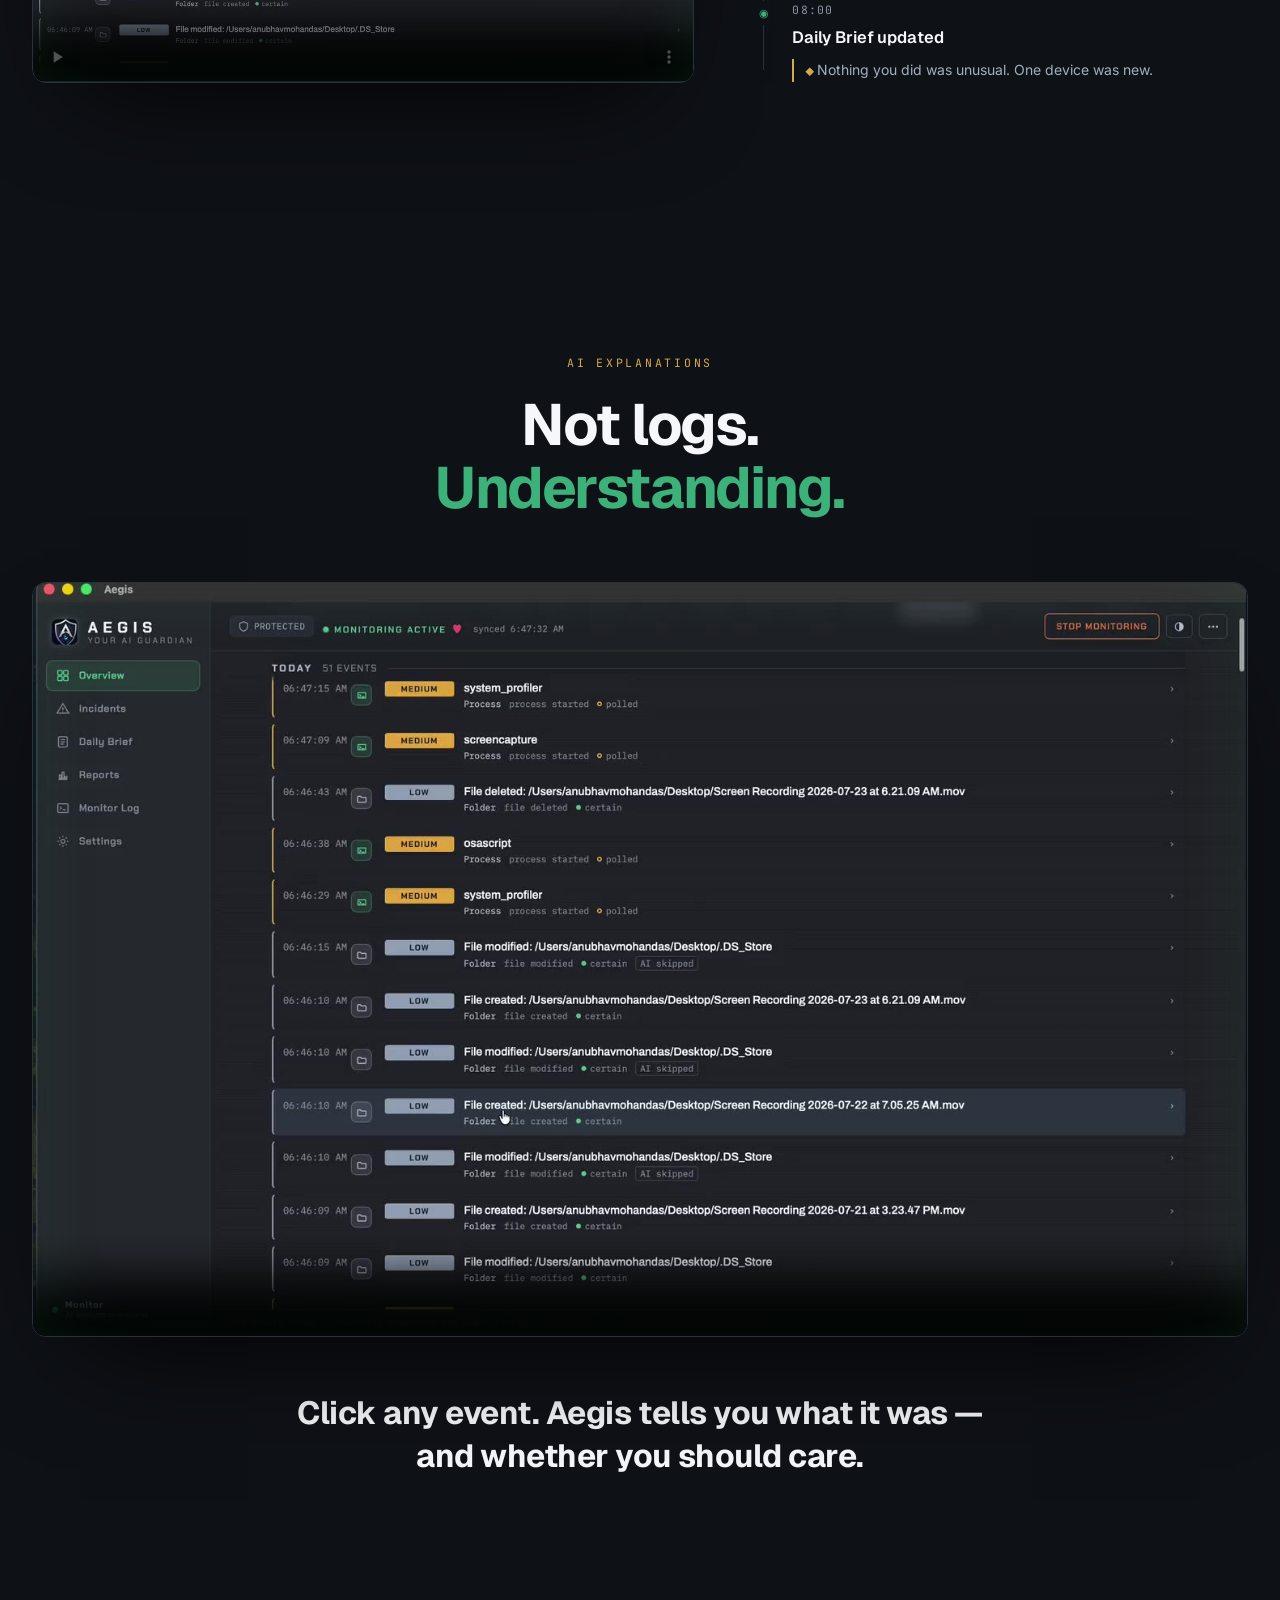
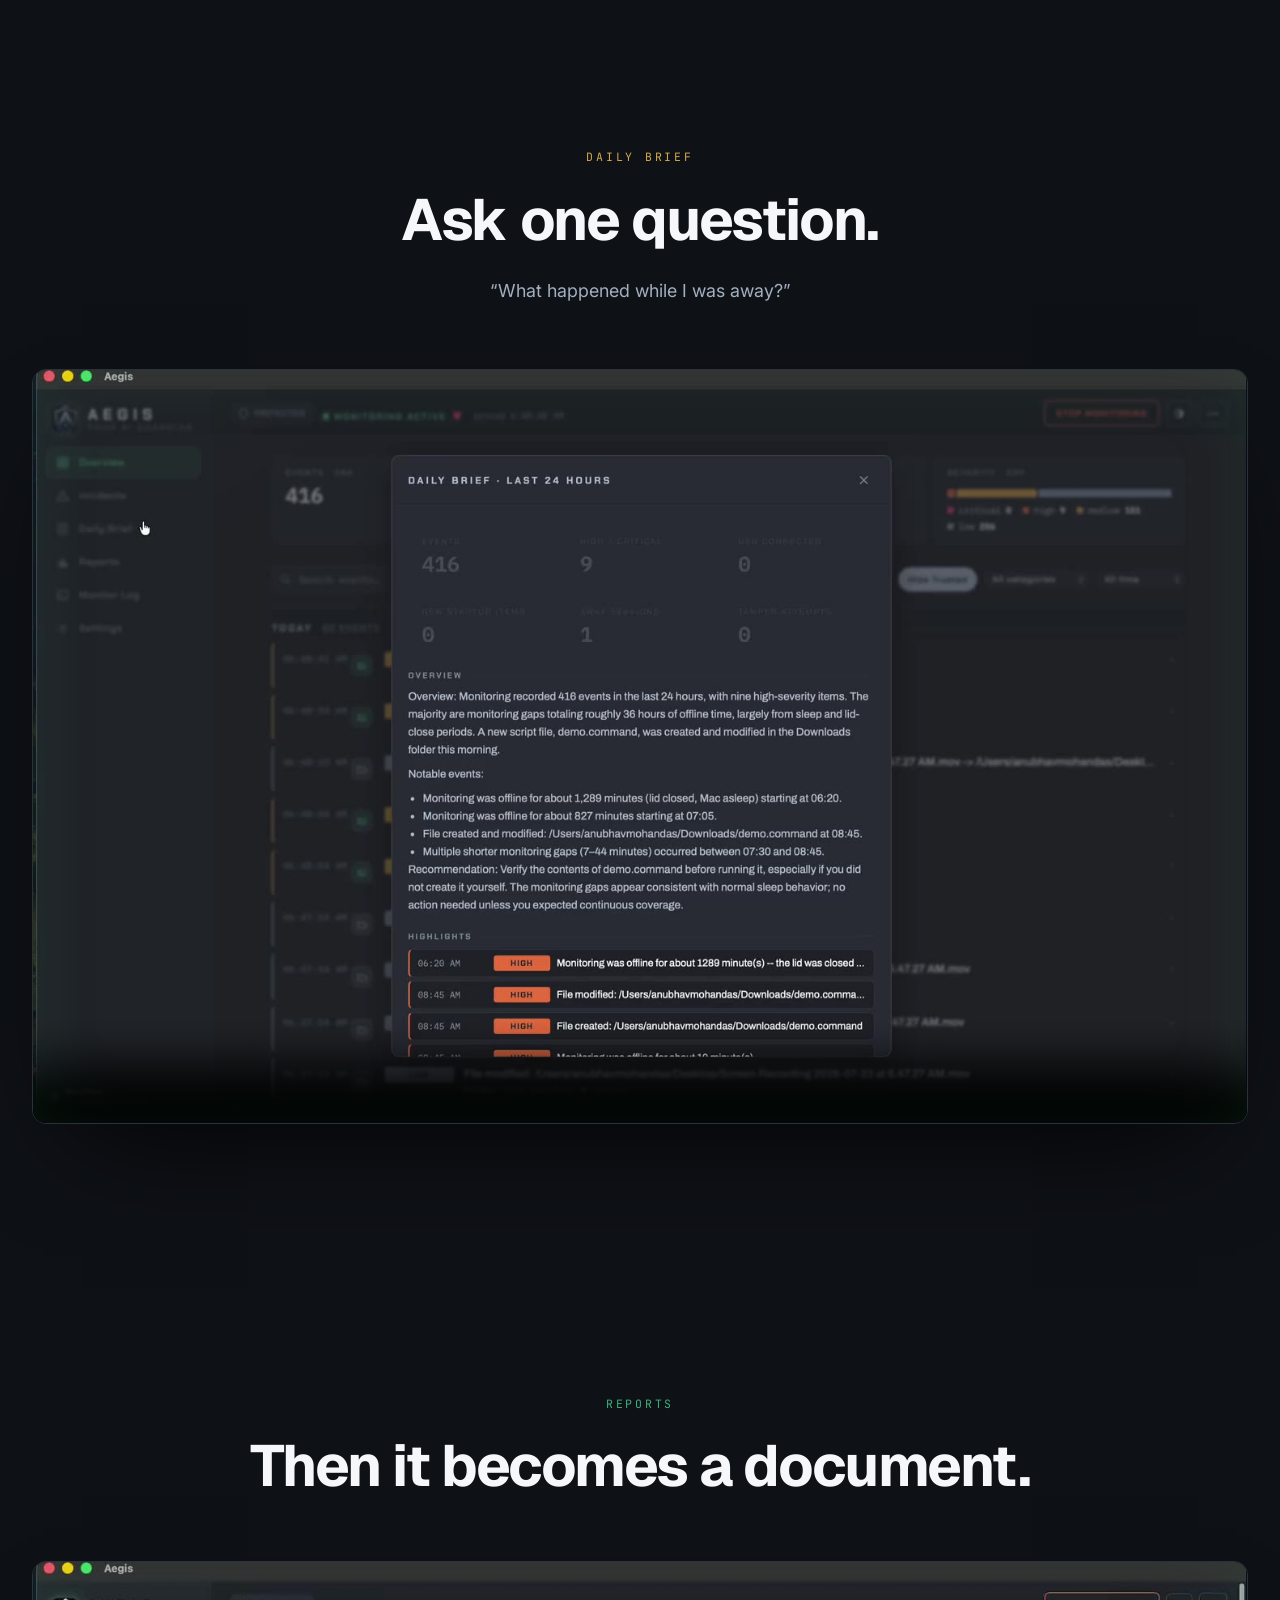
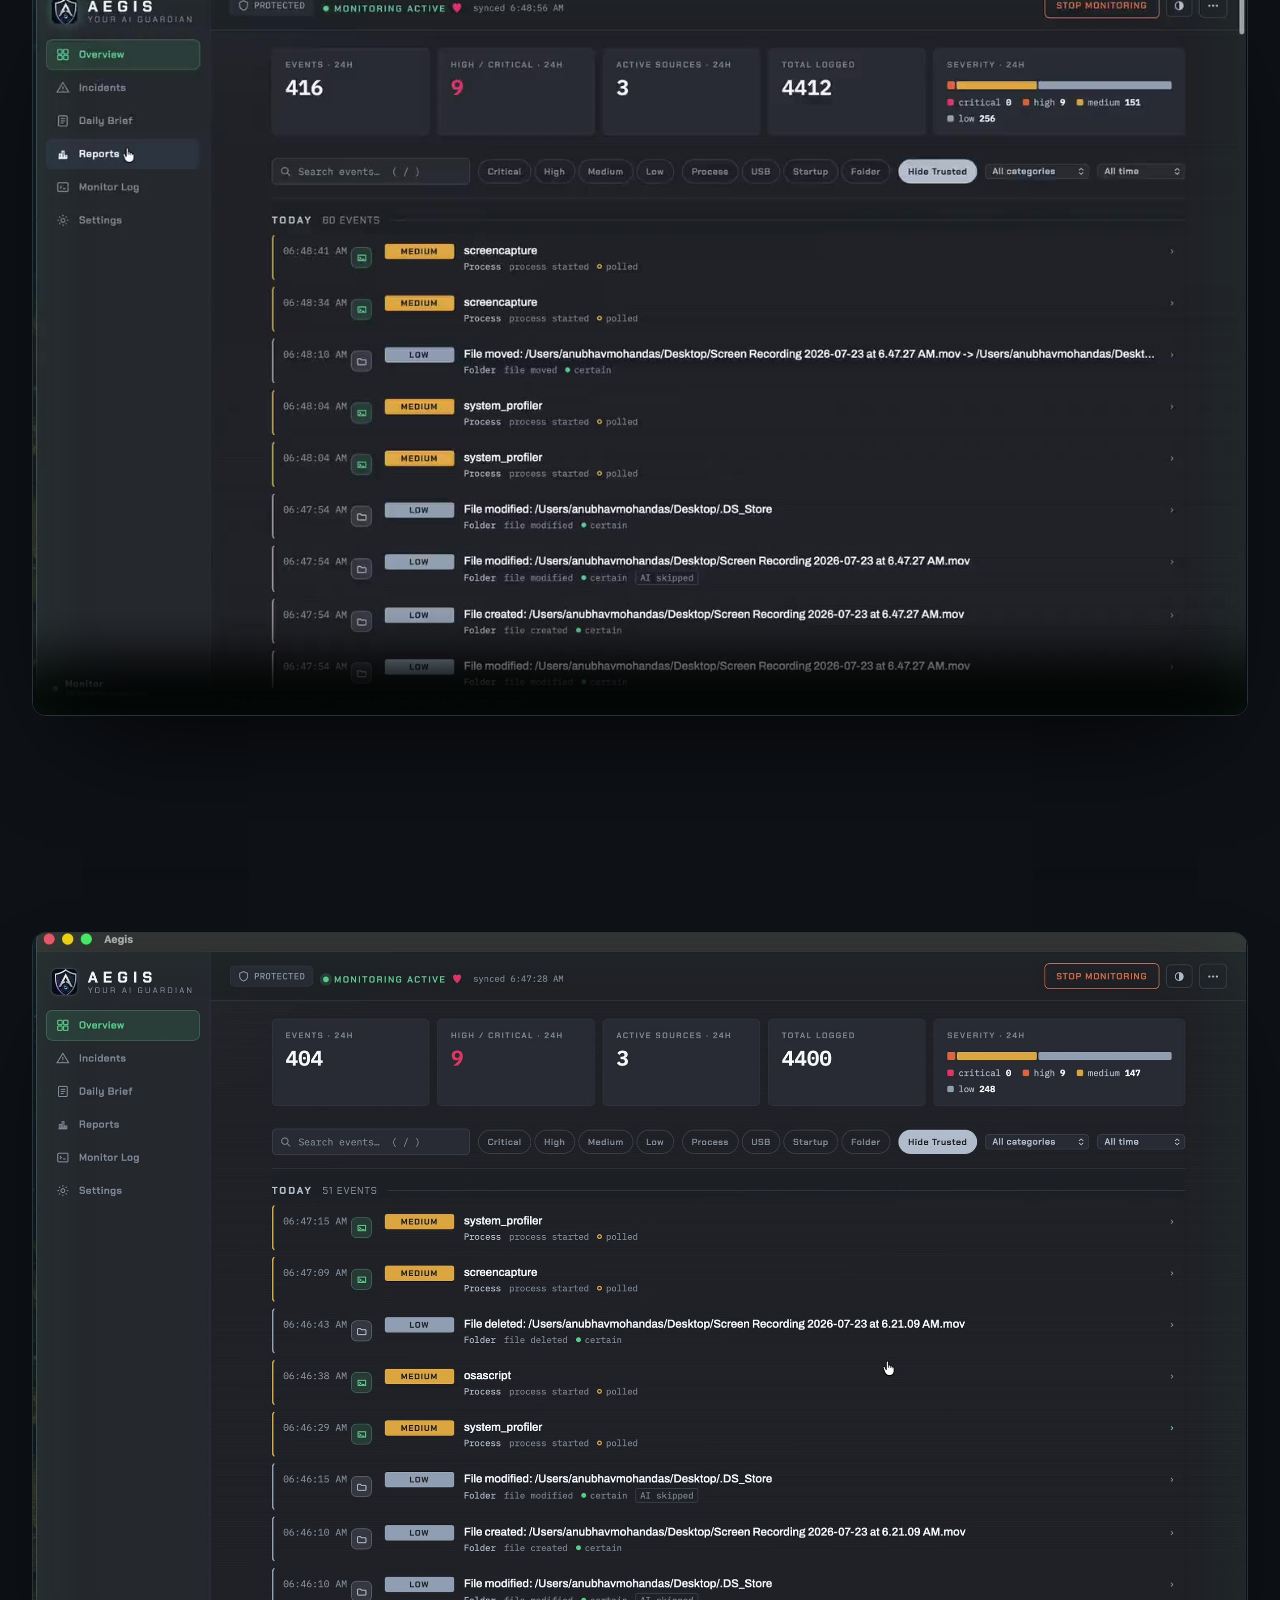
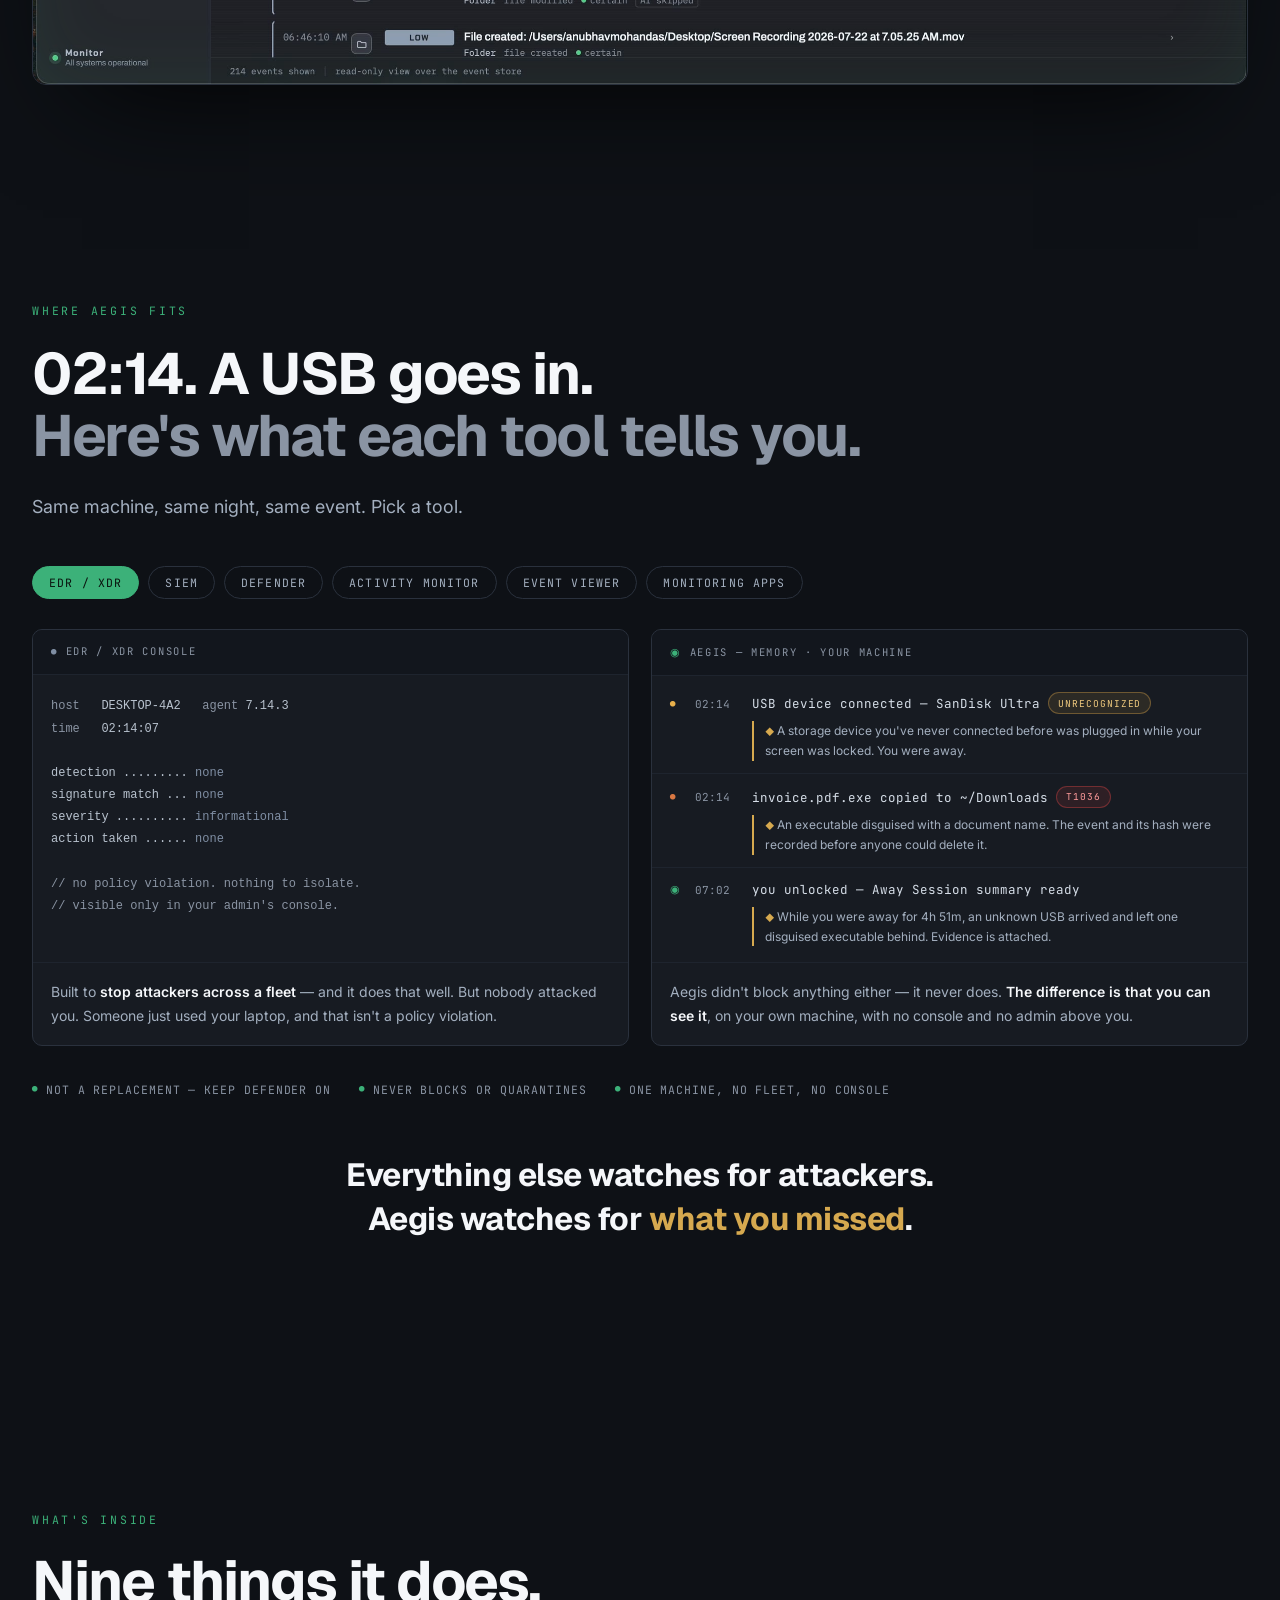
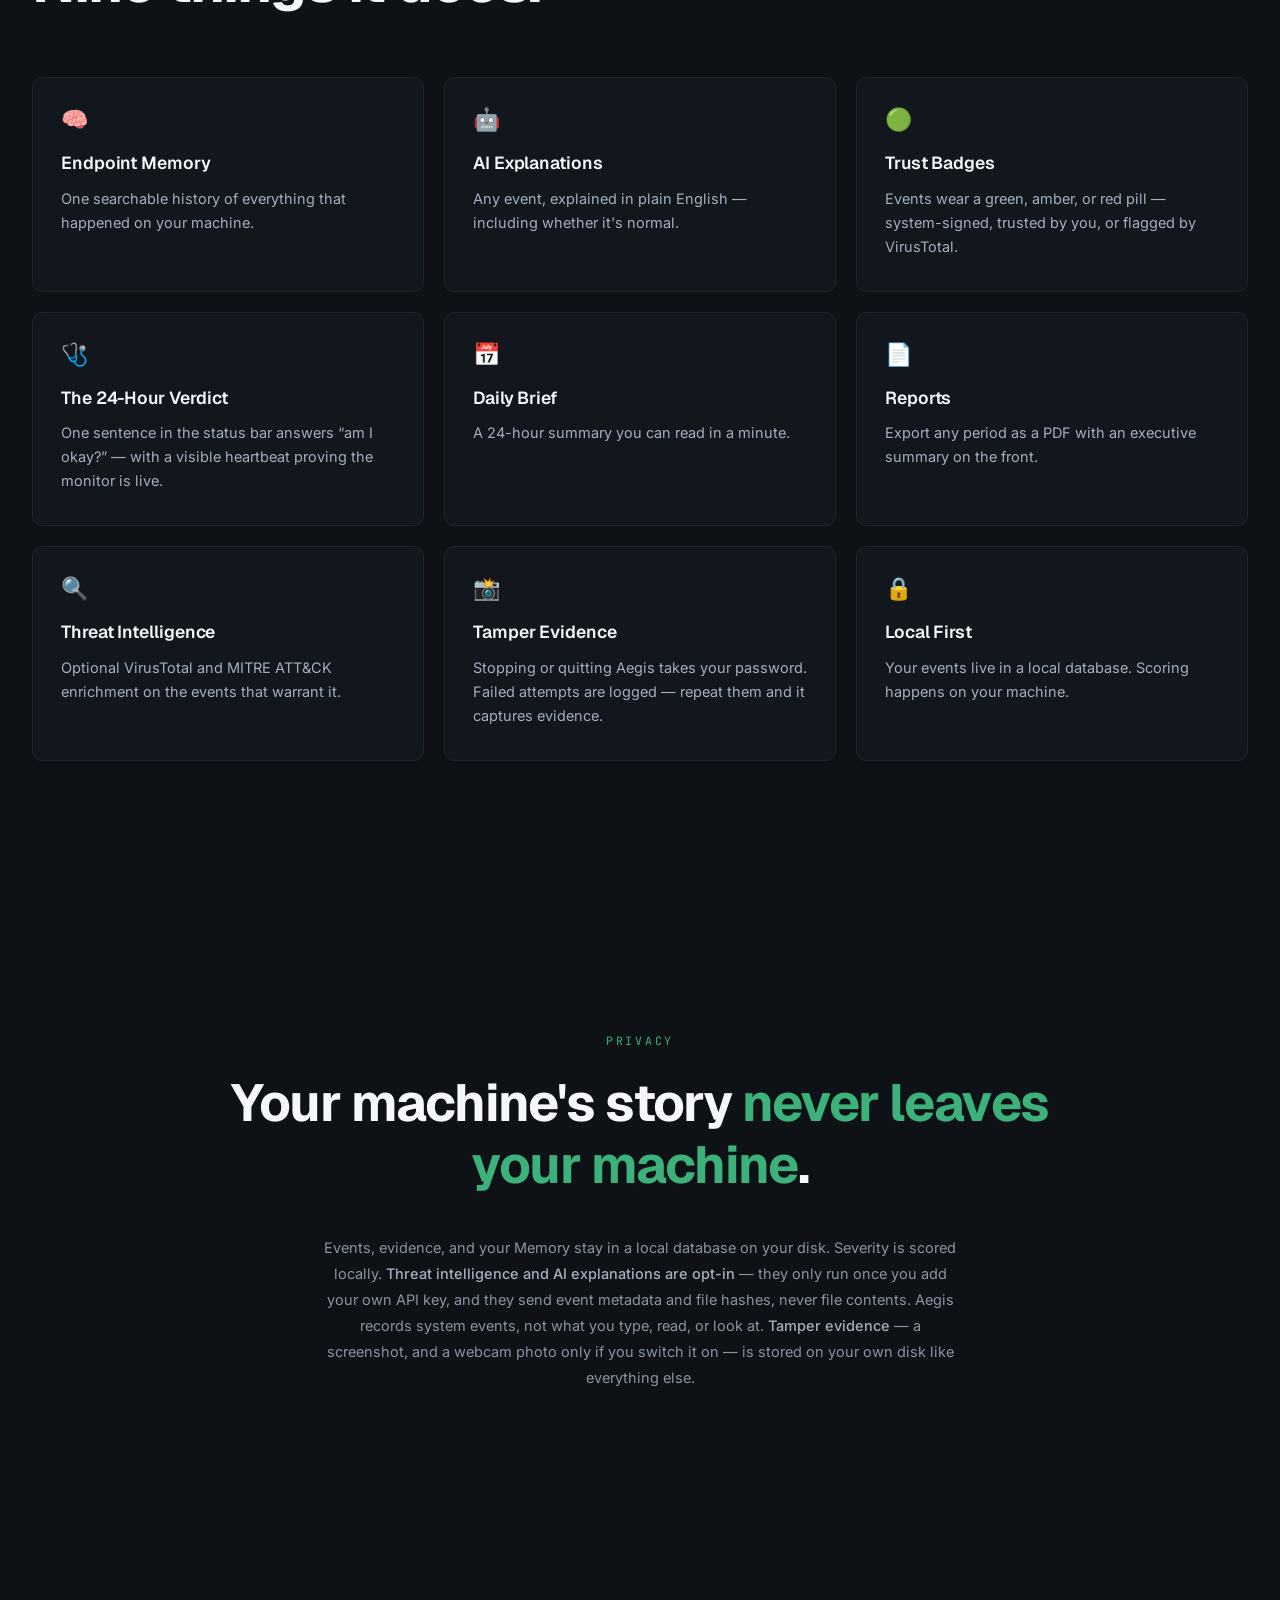
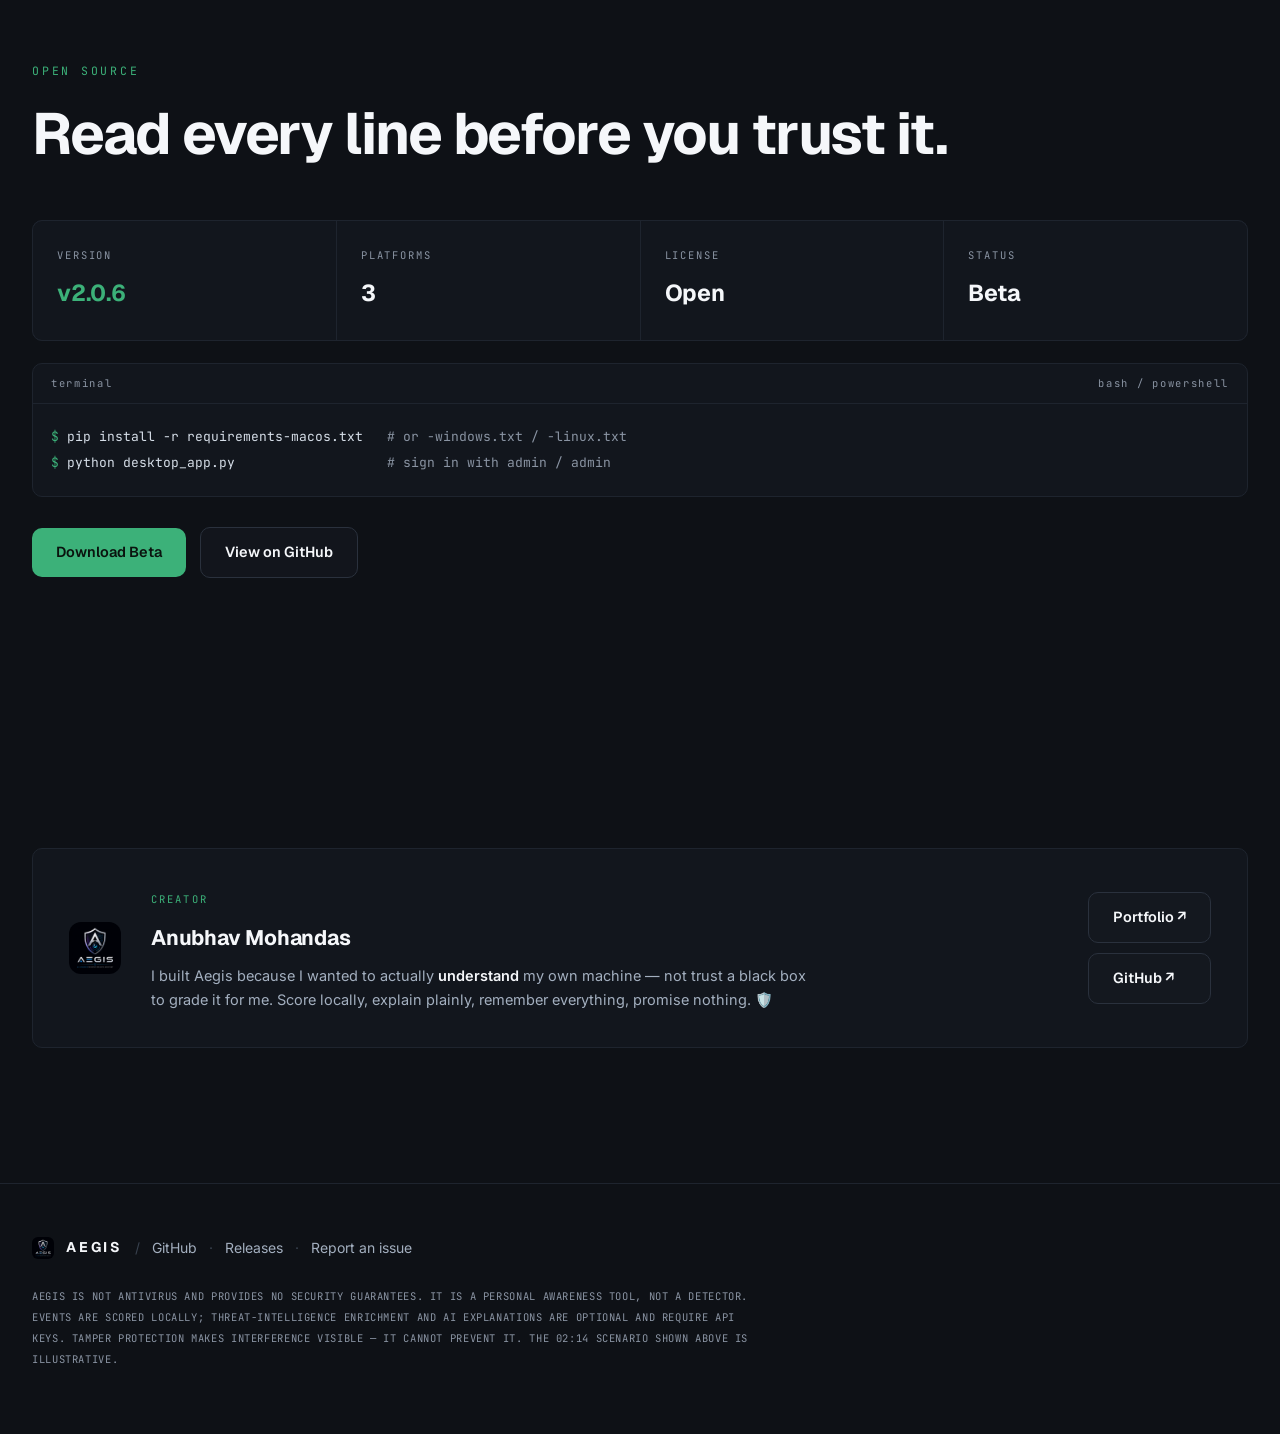
==== commit 95249077: "Release v2.0.6" ====
--- a/website/index.html
+++ b/website/index.html
@@ -379,7 +379,7 @@
   <div class="hero-scrim"></div>
   <div class="wrap-wide">
     <div class="hero-inner">
-      <span class="status-pill"><span class="dot"></span>v2.0.5<span class="plat"> · WINDOWS · MACOS · LINUX</span></span>
+      <span class="status-pill"><span class="dot"></span>v2.0.6<span class="plat"> · WINDOWS · MACOS · LINUX</span></span>
       <h1>Remember everything.<span class="two">Understand anything.</span></h1>
       <p class="lede">
         Aegis continuously monitors your system, builds an endpoint memory,
@@ -576,7 +576,7 @@
       <h2>Read every line before you trust it.</h2>
     </div>
     <div class="os-grid reveal">
-      <div class="os-cell"><span class="k">VERSION</span><span class="v em">v2.0.5</span></div>
+      <div class="os-cell"><span class="k">VERSION</span><span class="v em">v2.0.6</span></div>
       <div class="os-cell"><span class="k">PLATFORMS</span><span class="v">3</span></div>
       <div class="os-cell"><span class="k">LICENSE</span><span class="v">Open</span></div>
       <div class="os-cell"><span class="k">STATUS</span><span class="v">Beta</span></div>
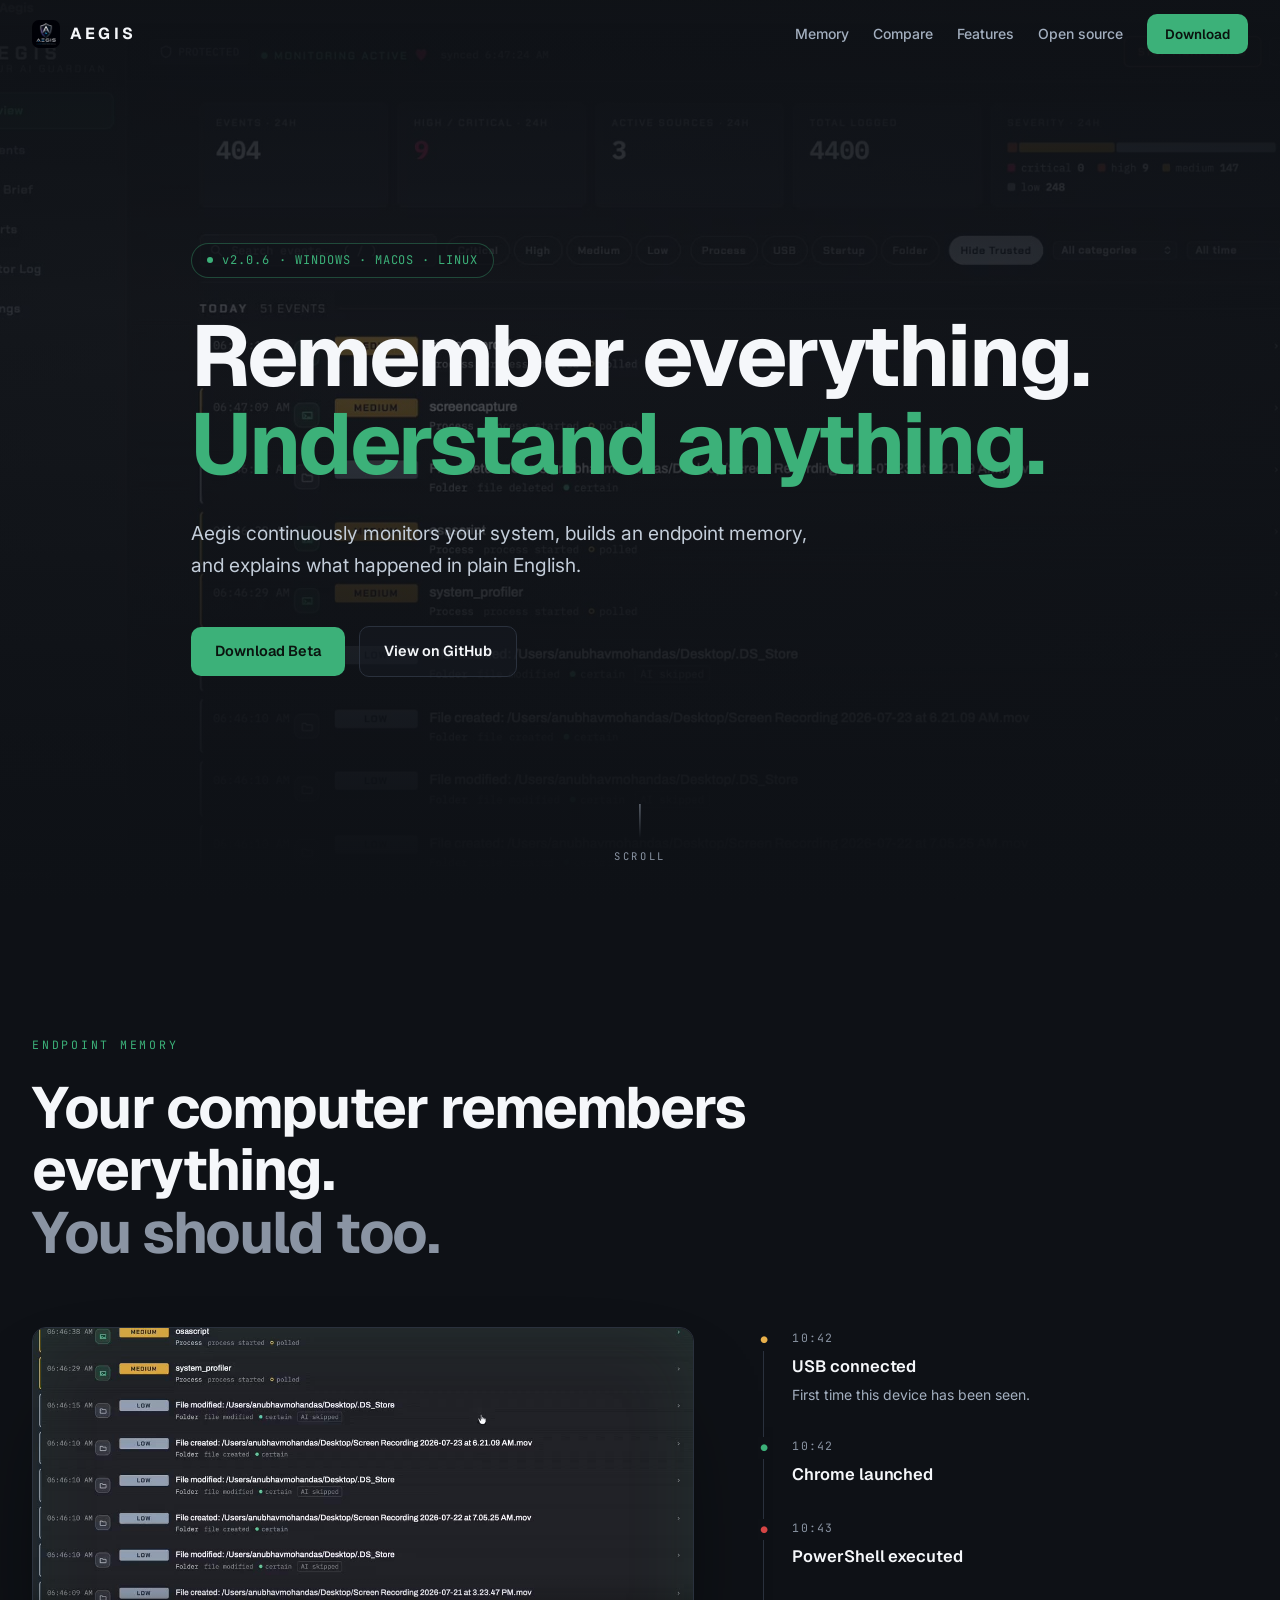
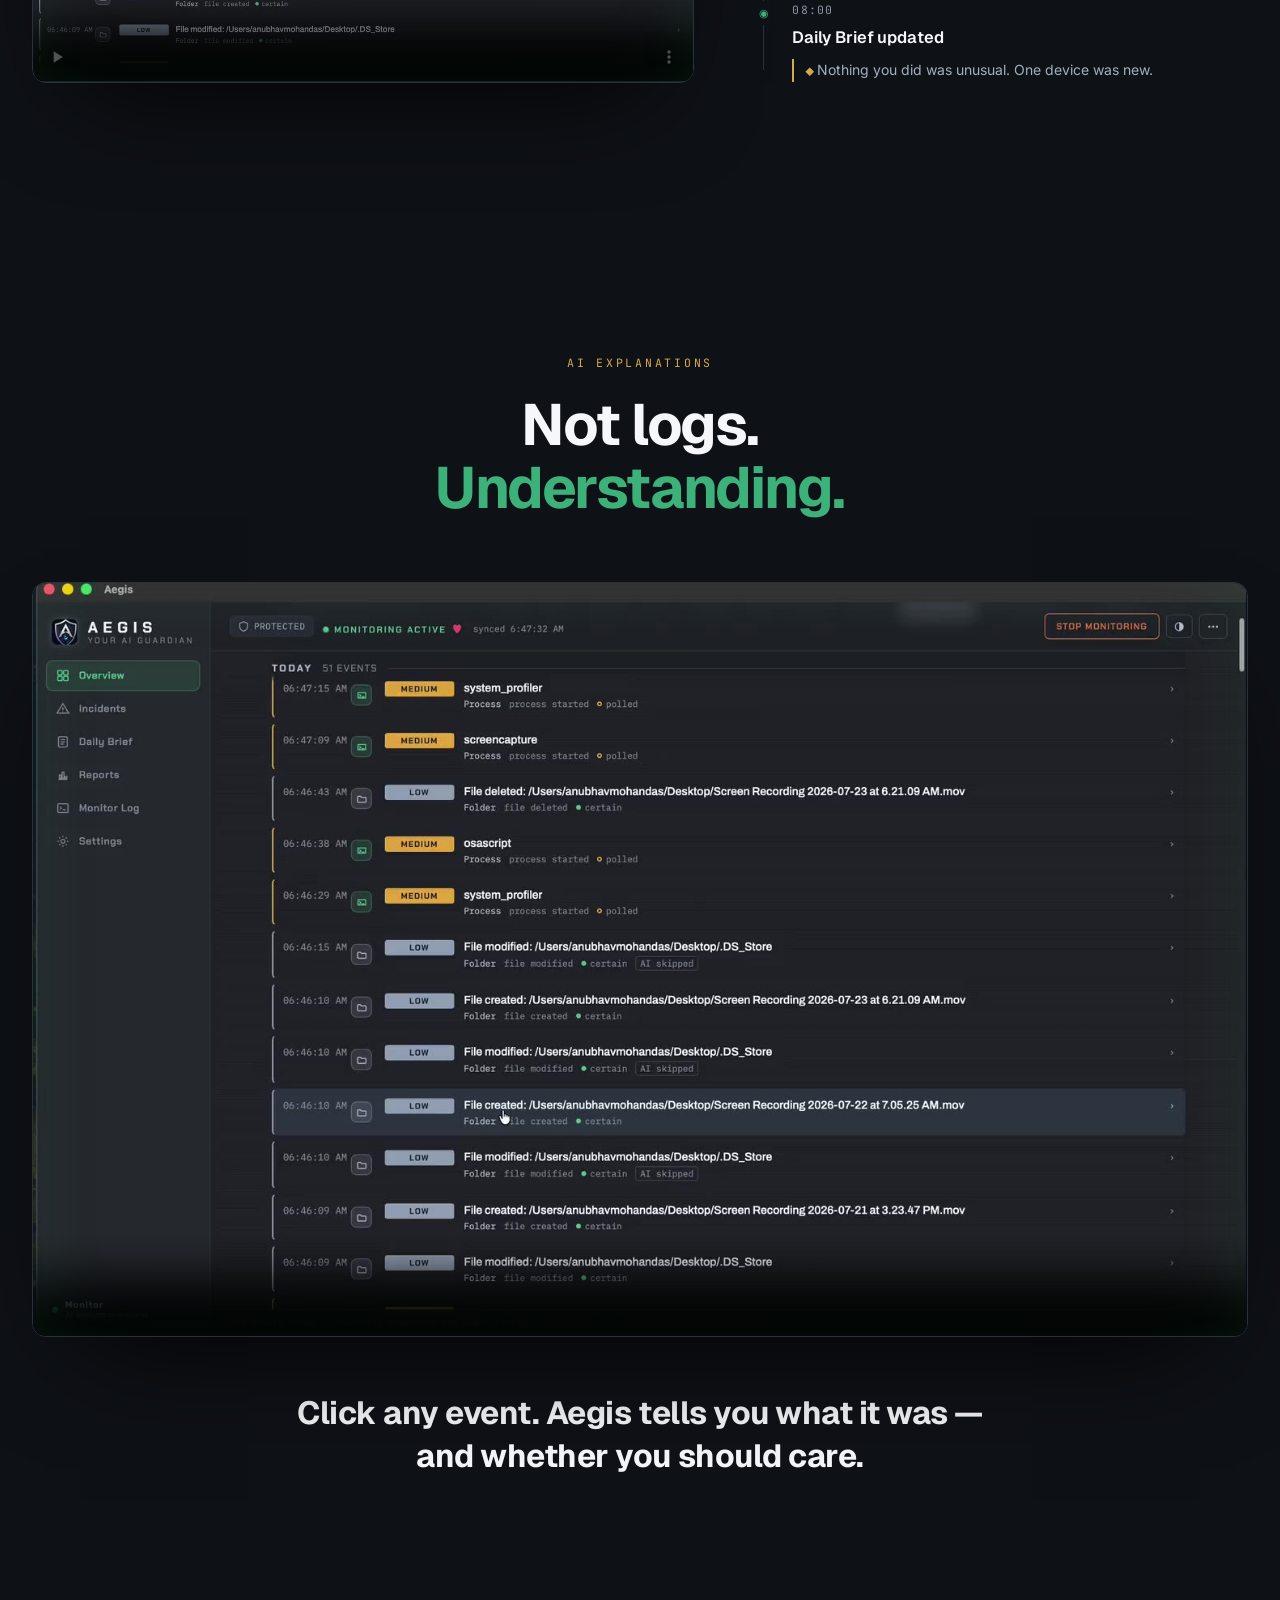
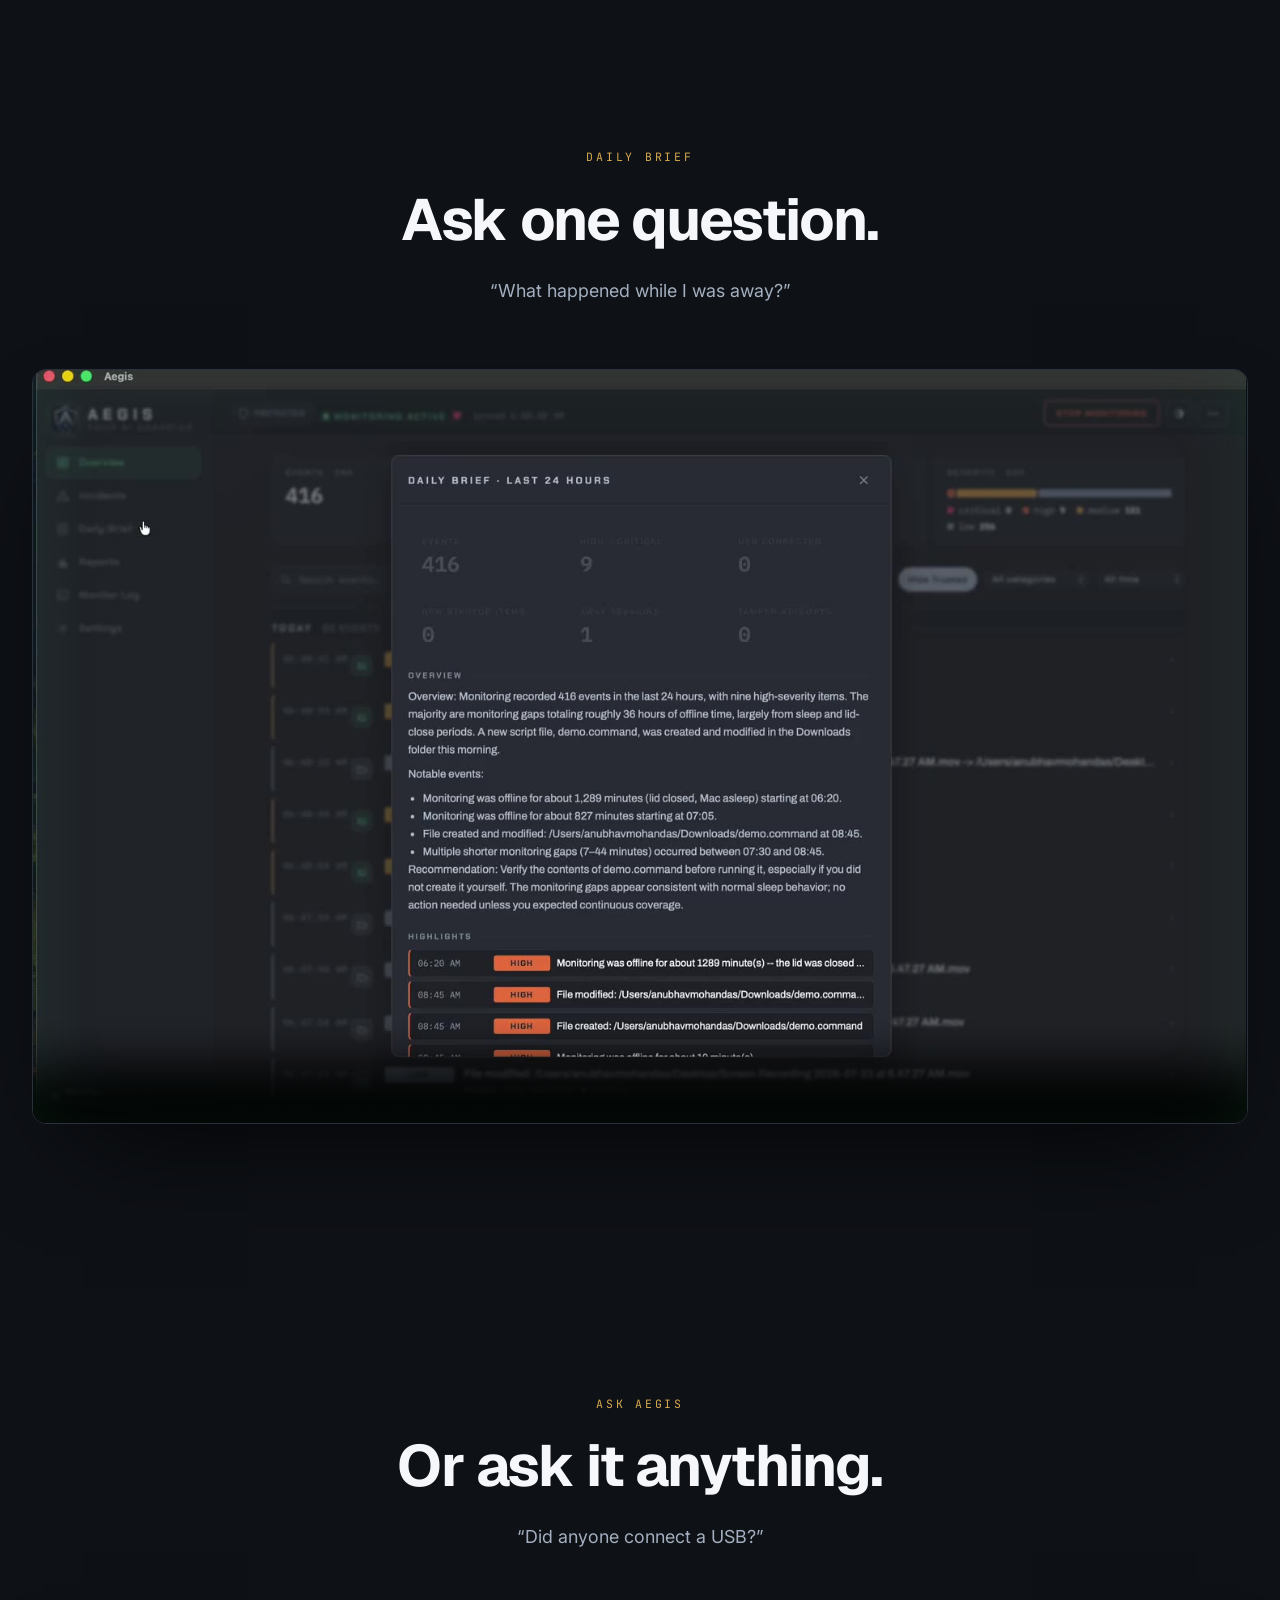
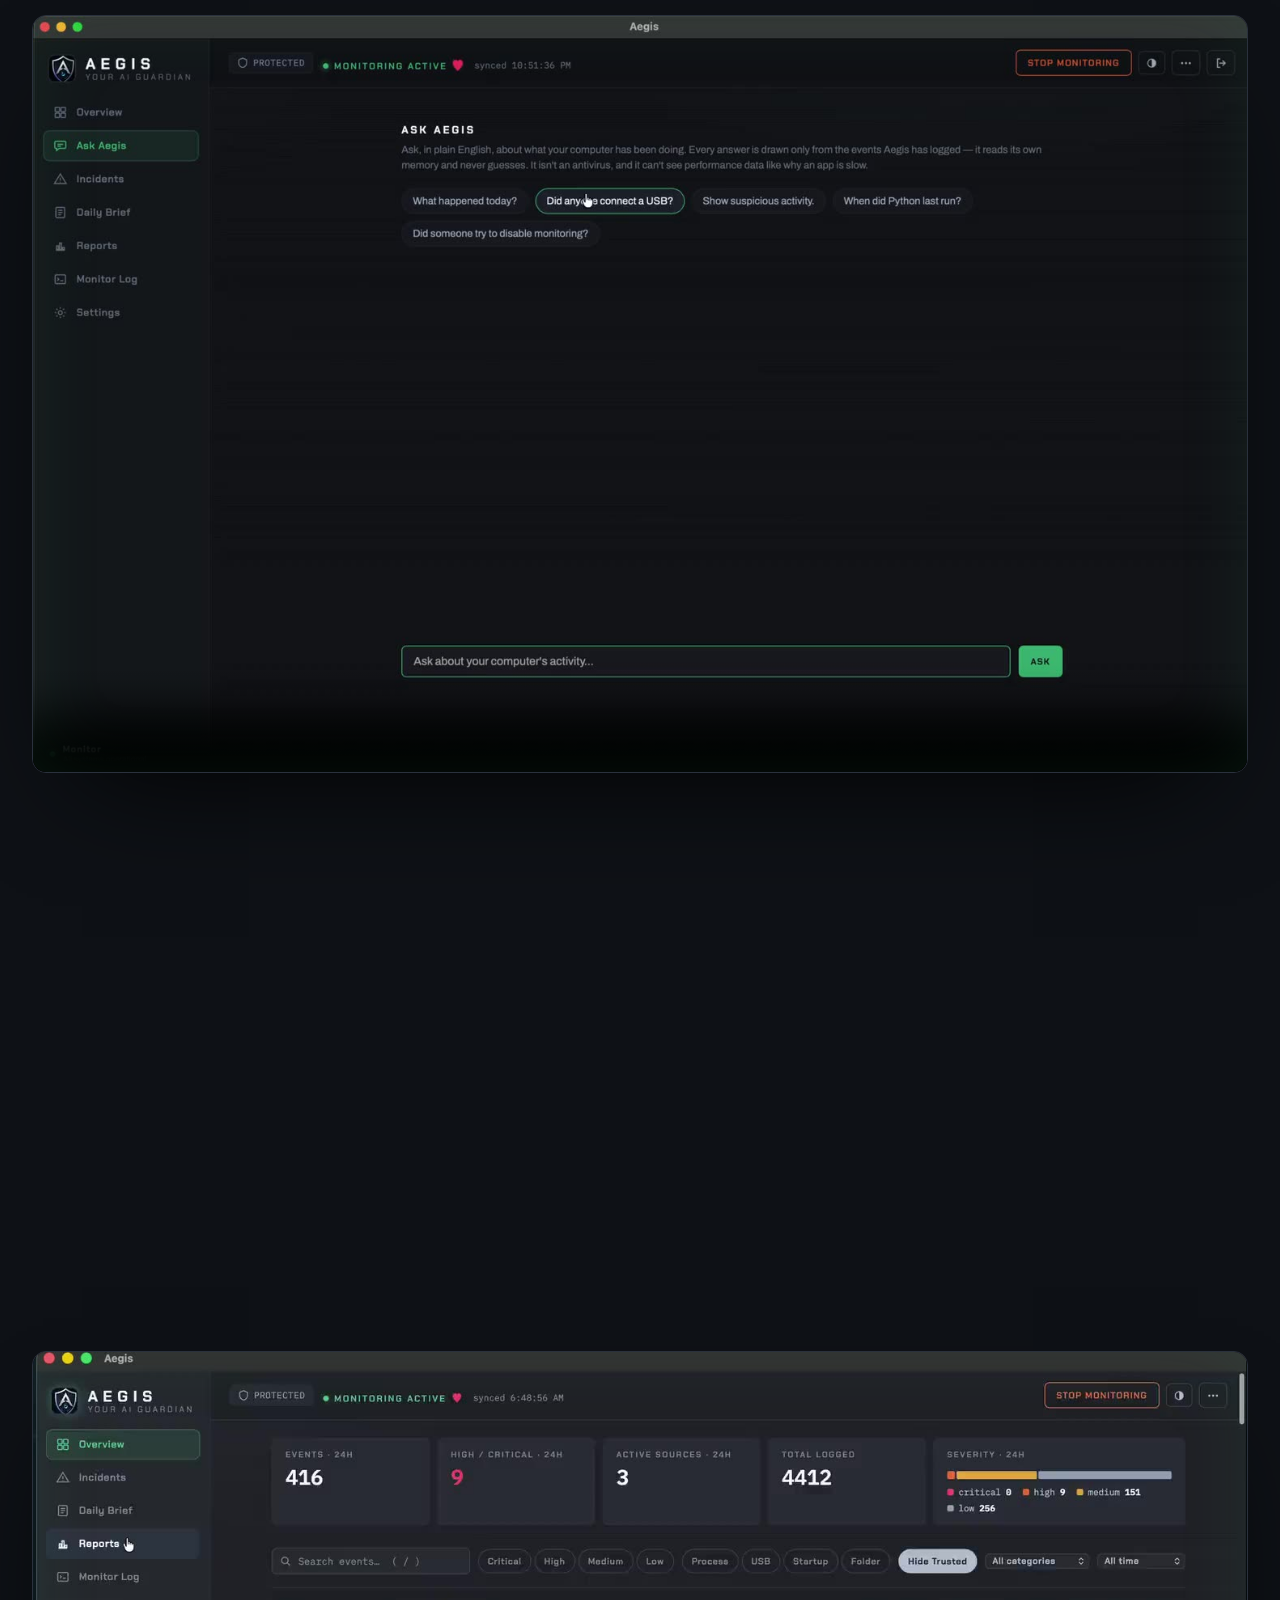
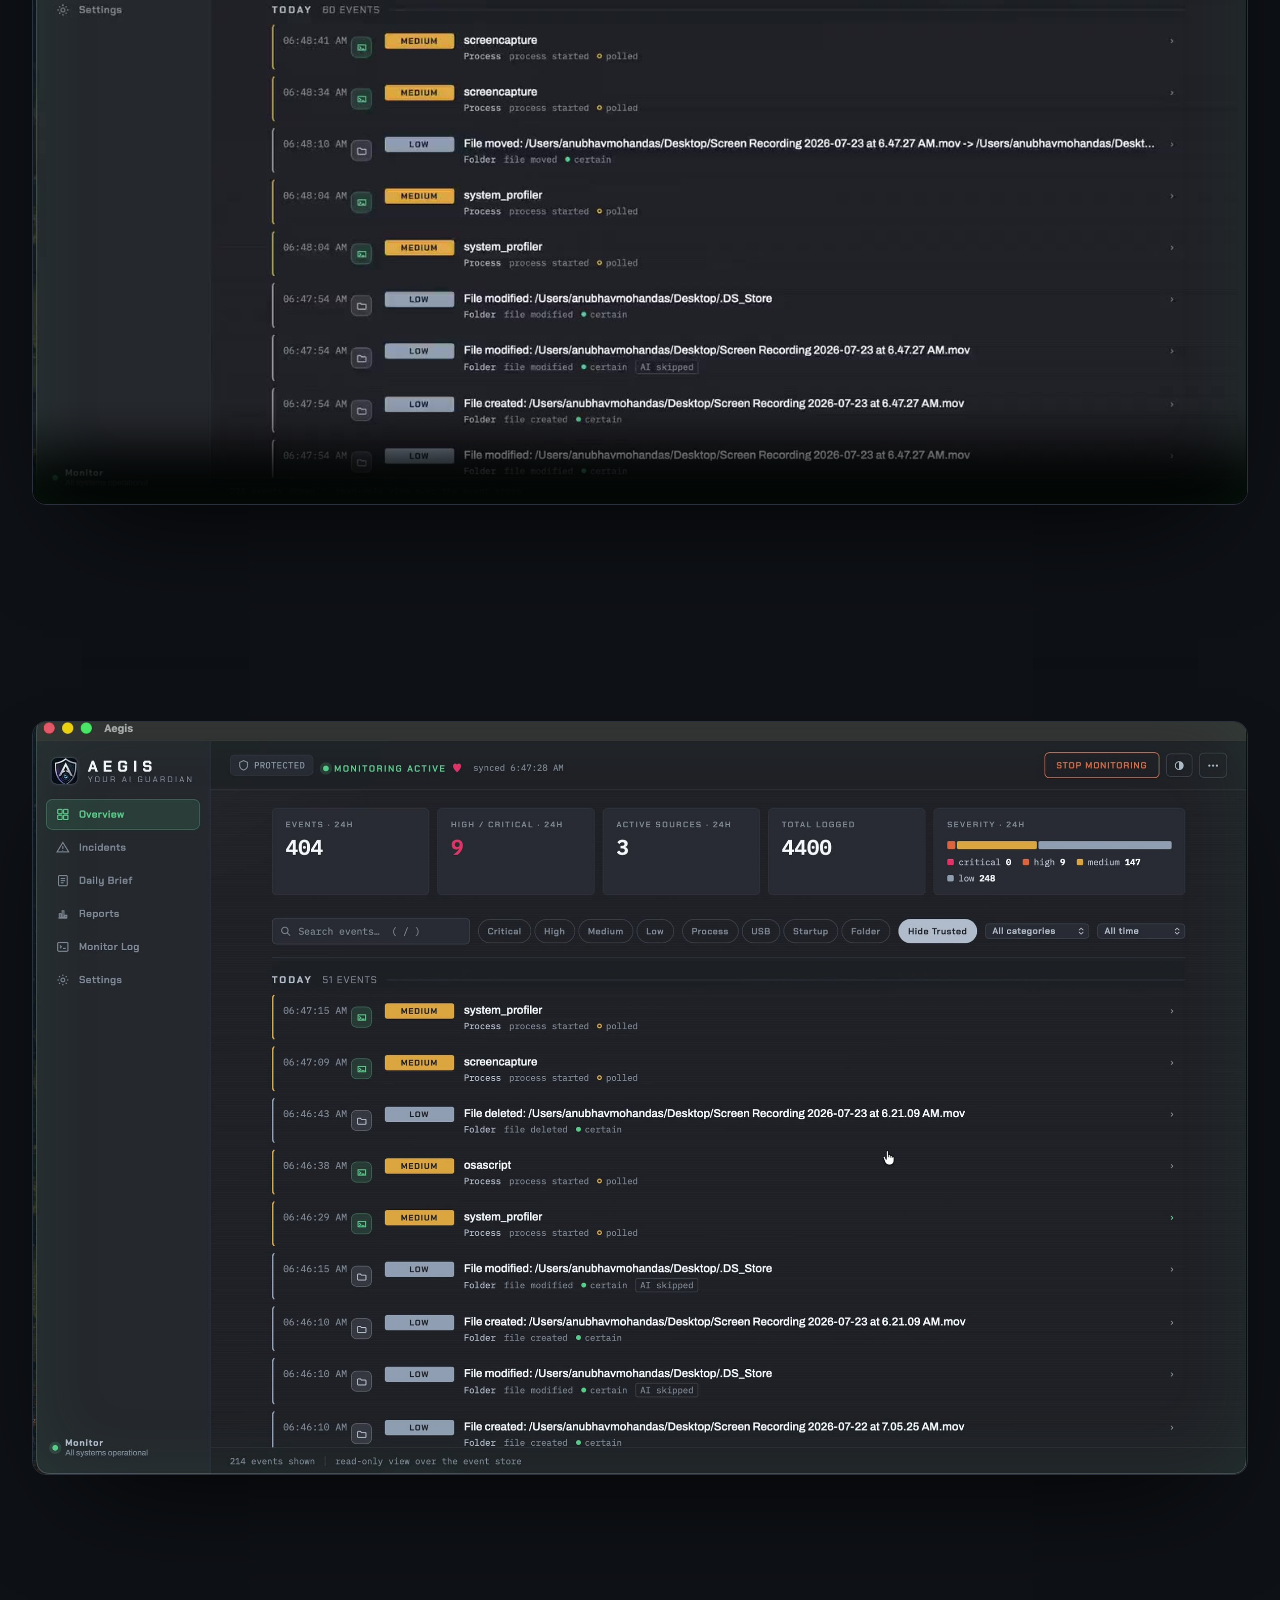
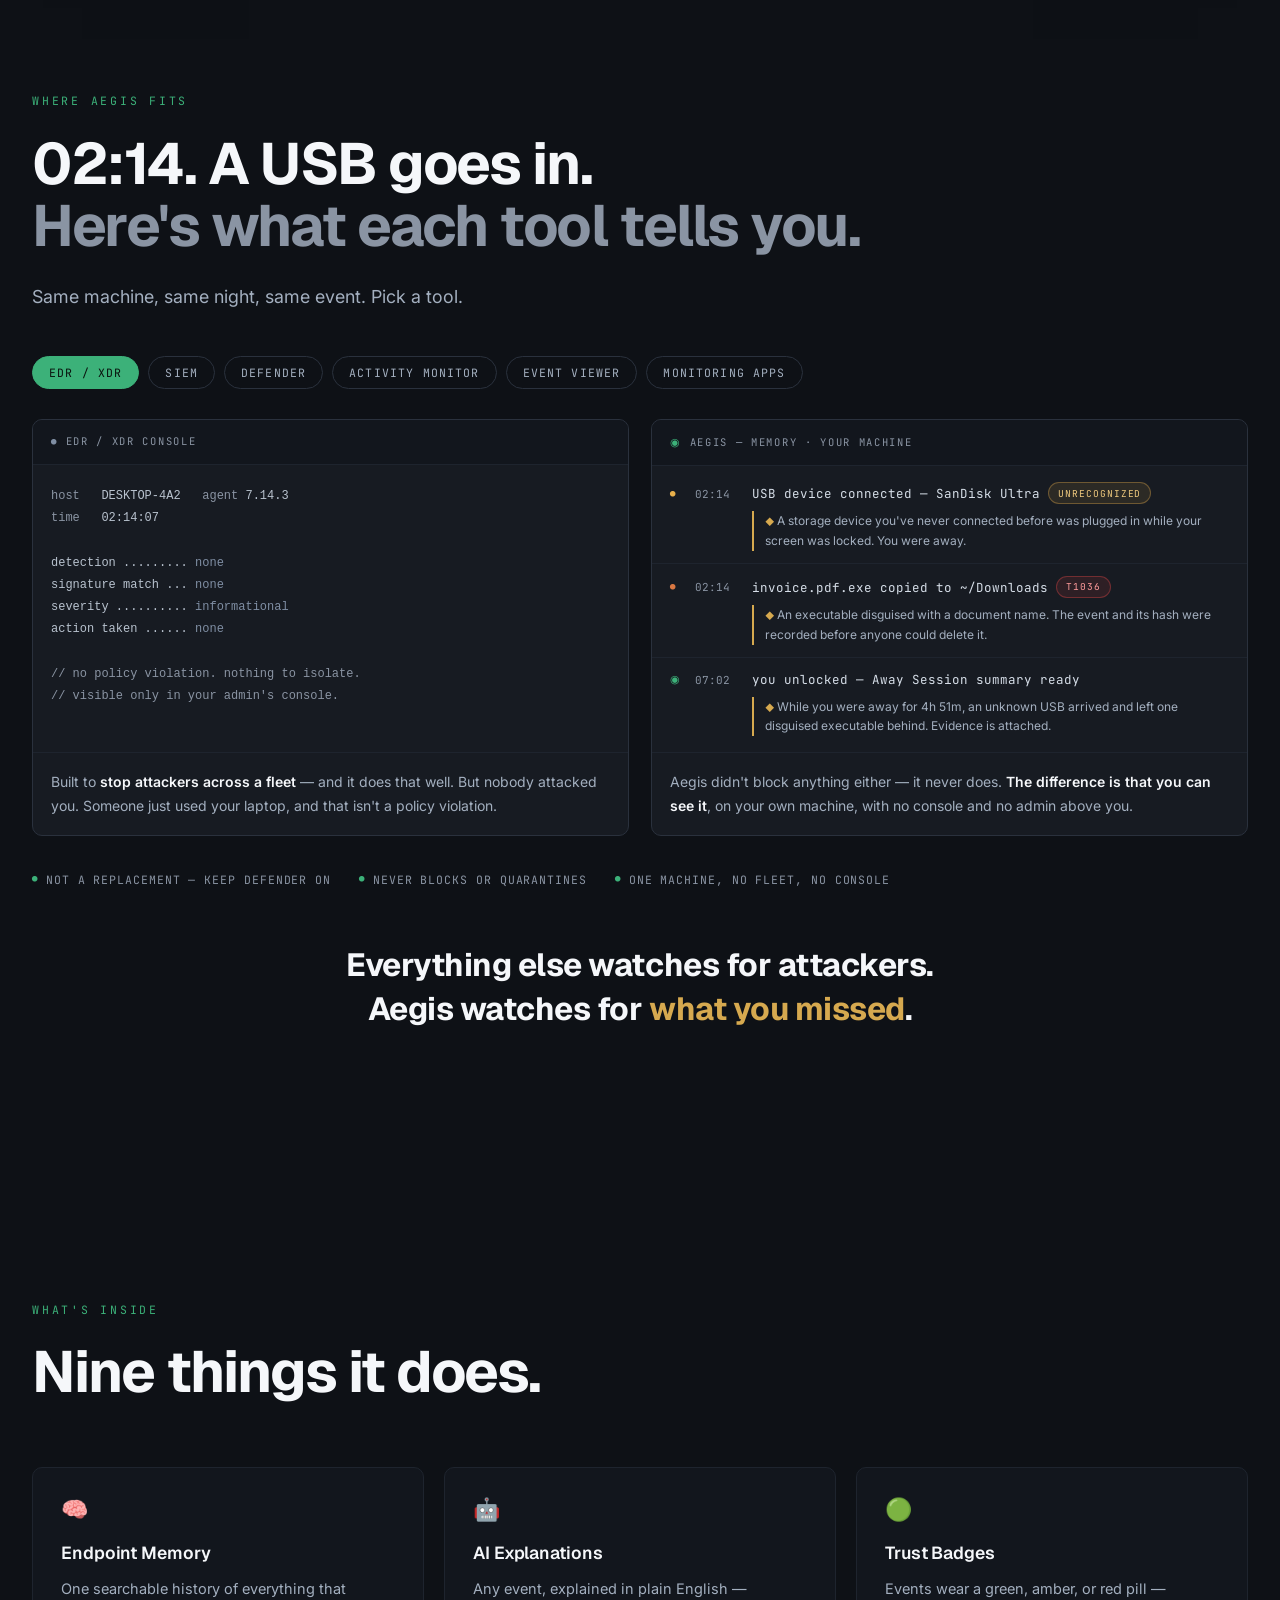
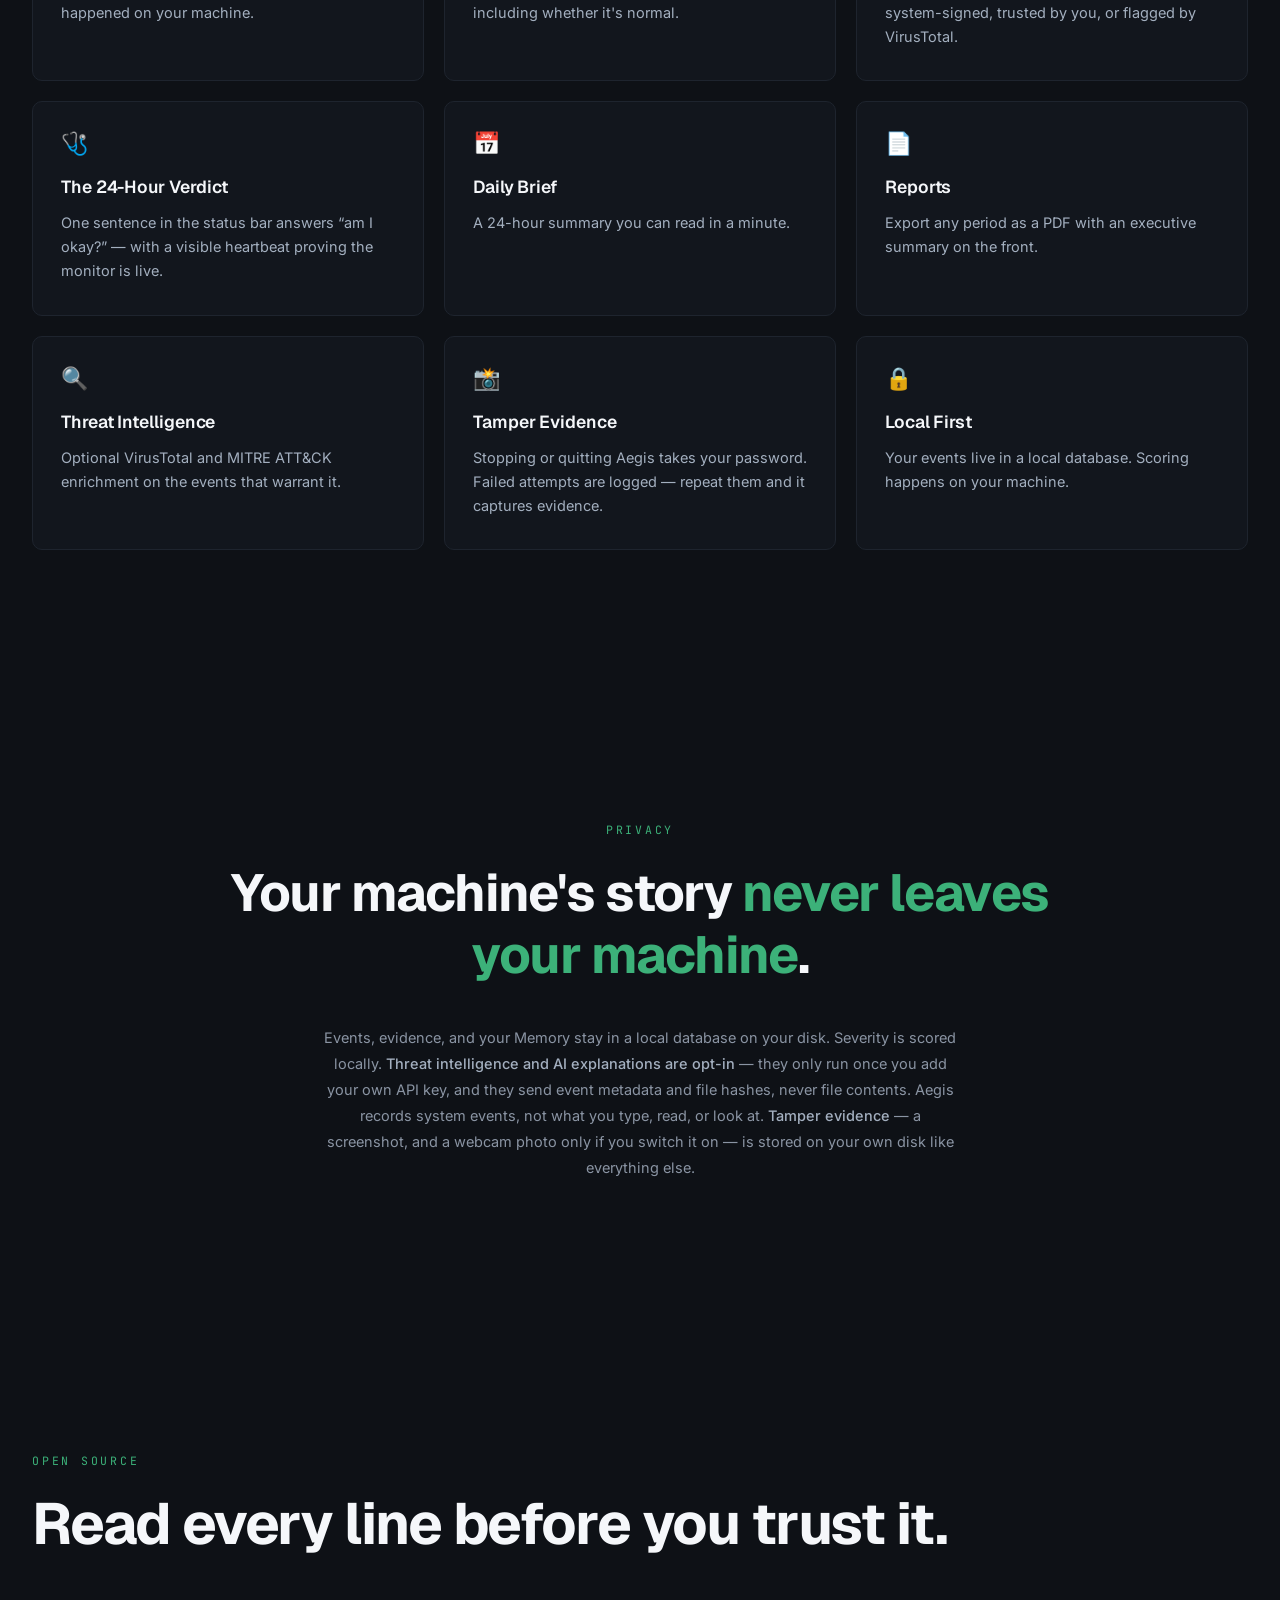
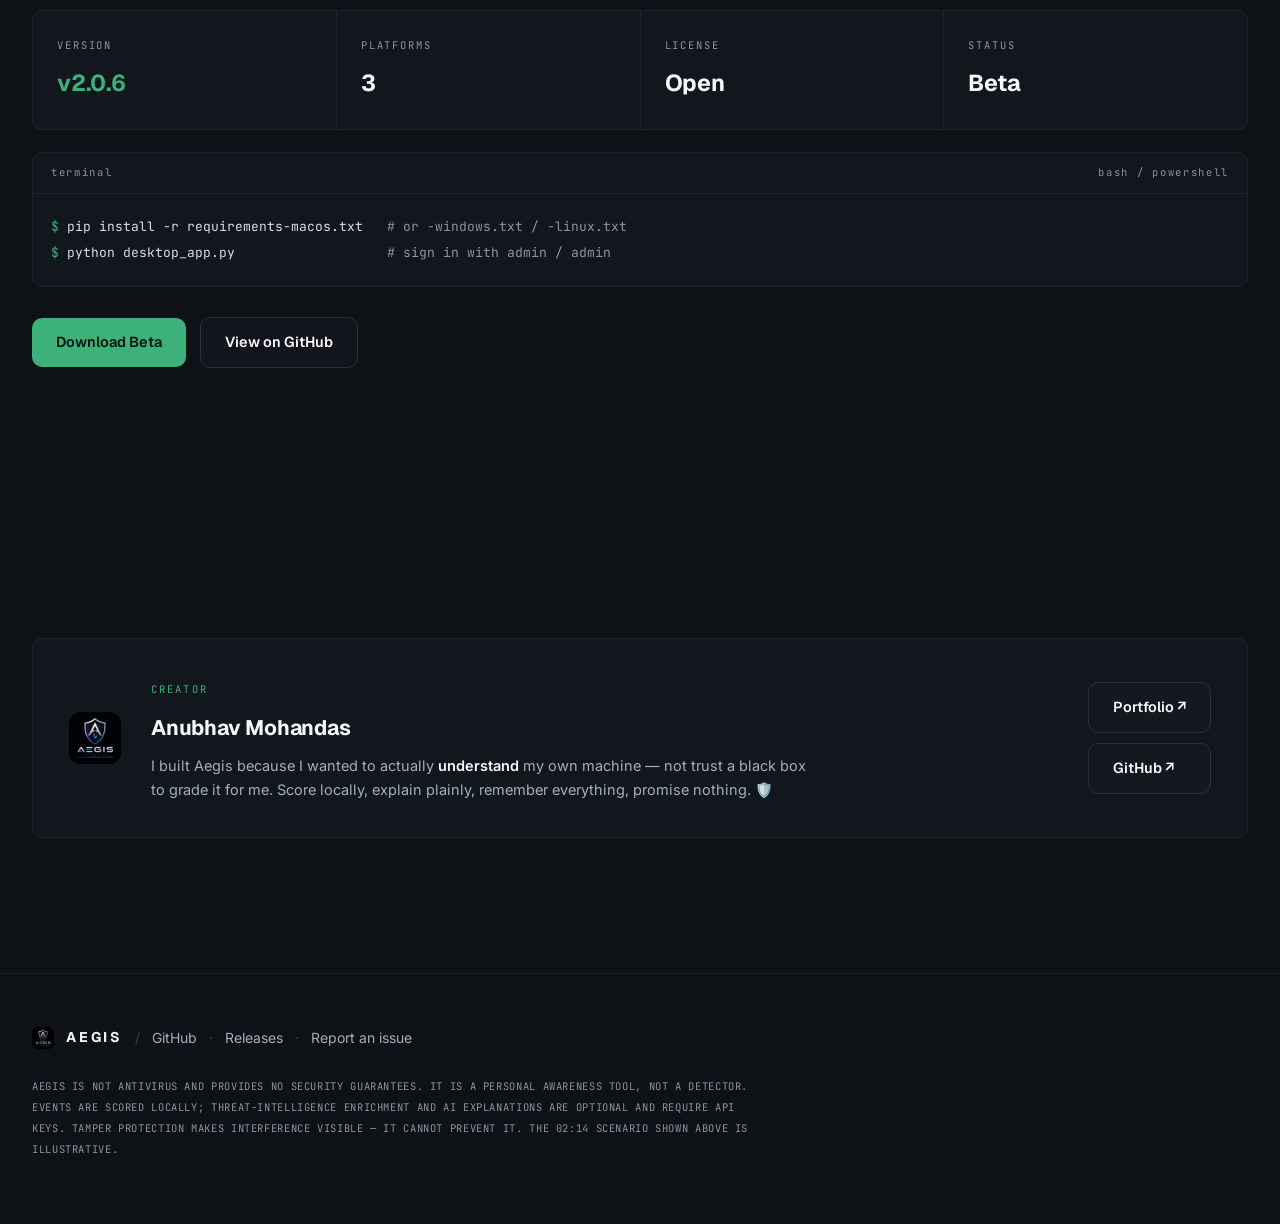
==== commit 60968c68: "website/media/ask.mp4" ====
--- a/website/index.html
+++ b/website/index.html
@@ -460,6 +460,23 @@
              muted loop playsinline preload="none" data-io
              aria-label="Aegis generating a Daily Brief: a 24-hour summary with event counts, notable events, and a recommendation"></video>
     </div>
+  </div>
+</section>
+
+<!-- ============ ASK AEGIS ============ -->
+<section id="ask">
+  <div class="wrap-wide">
+    <div class="center reveal">
+      <div class="sec-tag gold">ASK AEGIS</div>
+      <h2>Or ask it anything.</h2>
+      <p class="one-line">“Did anyone connect a USB?”</p>
+    </div>
+    <div class="frame beat-wide reveal">
+      <video src="media/ask.mp4" poster="media/ask.jpg"
+             muted loop playsinline preload="none" data-io
+             aria-label="Asking Aegis whether anyone connected a USB. It answers in plain English — a Crucial X8 SSD was unmounted at 07:52 — and lists the exact timeline events the answer came from."></video>
+    </div>
+    <p class="pull reveal">Every answer cites the events it came from.<br>No sources, no claim.</p>
   </div>
 </section>
 
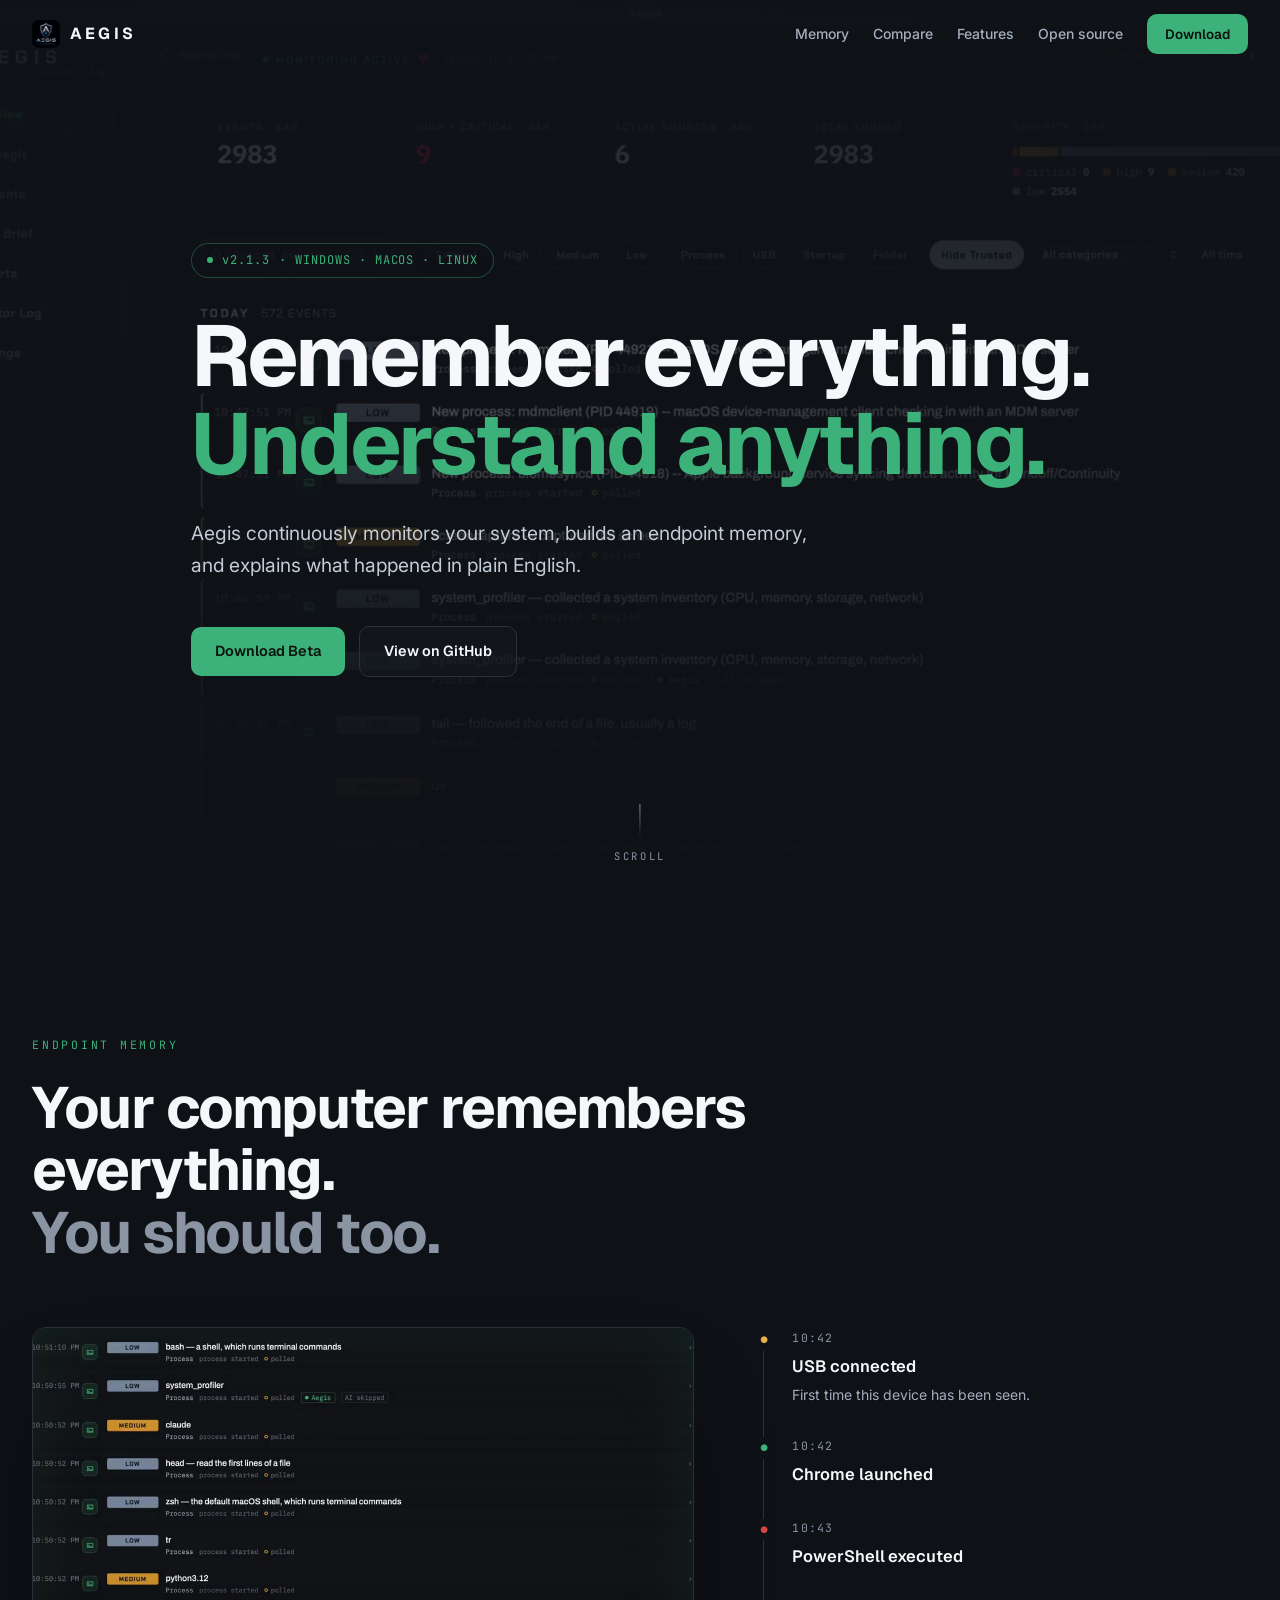
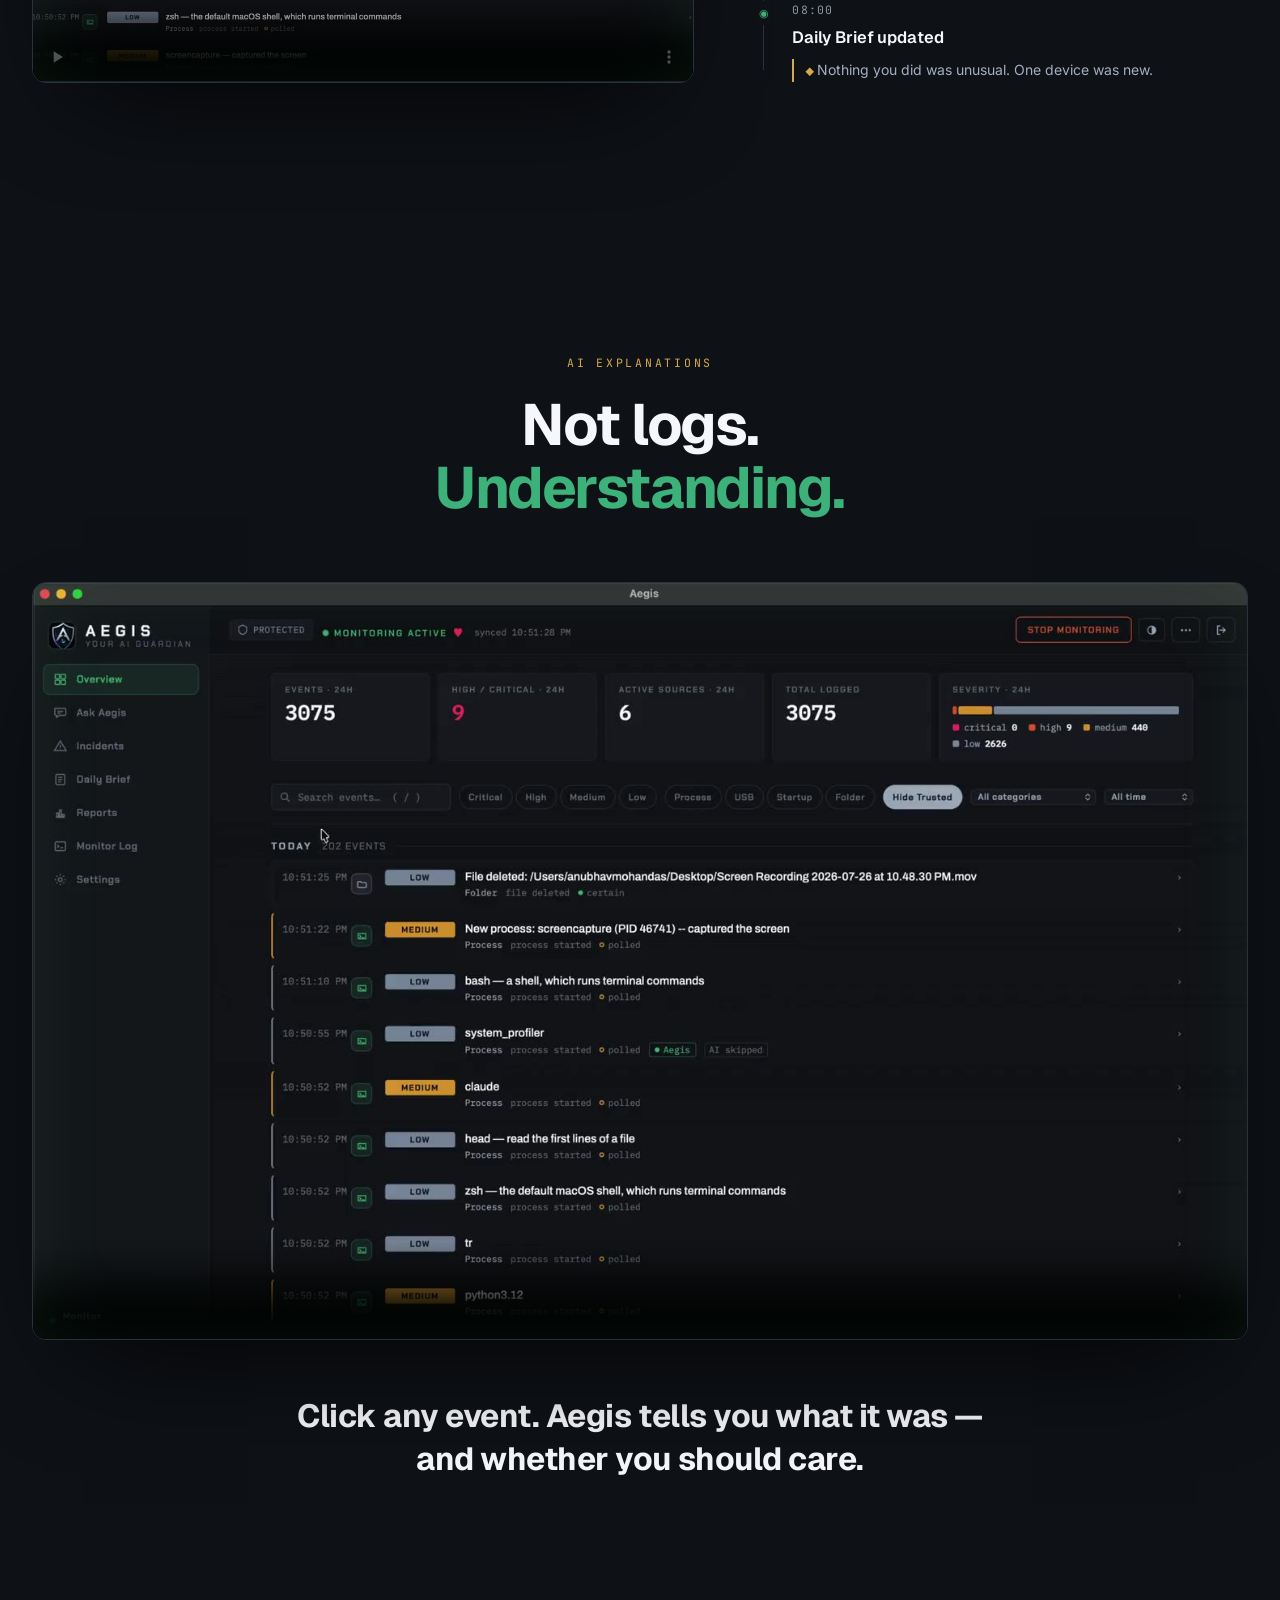
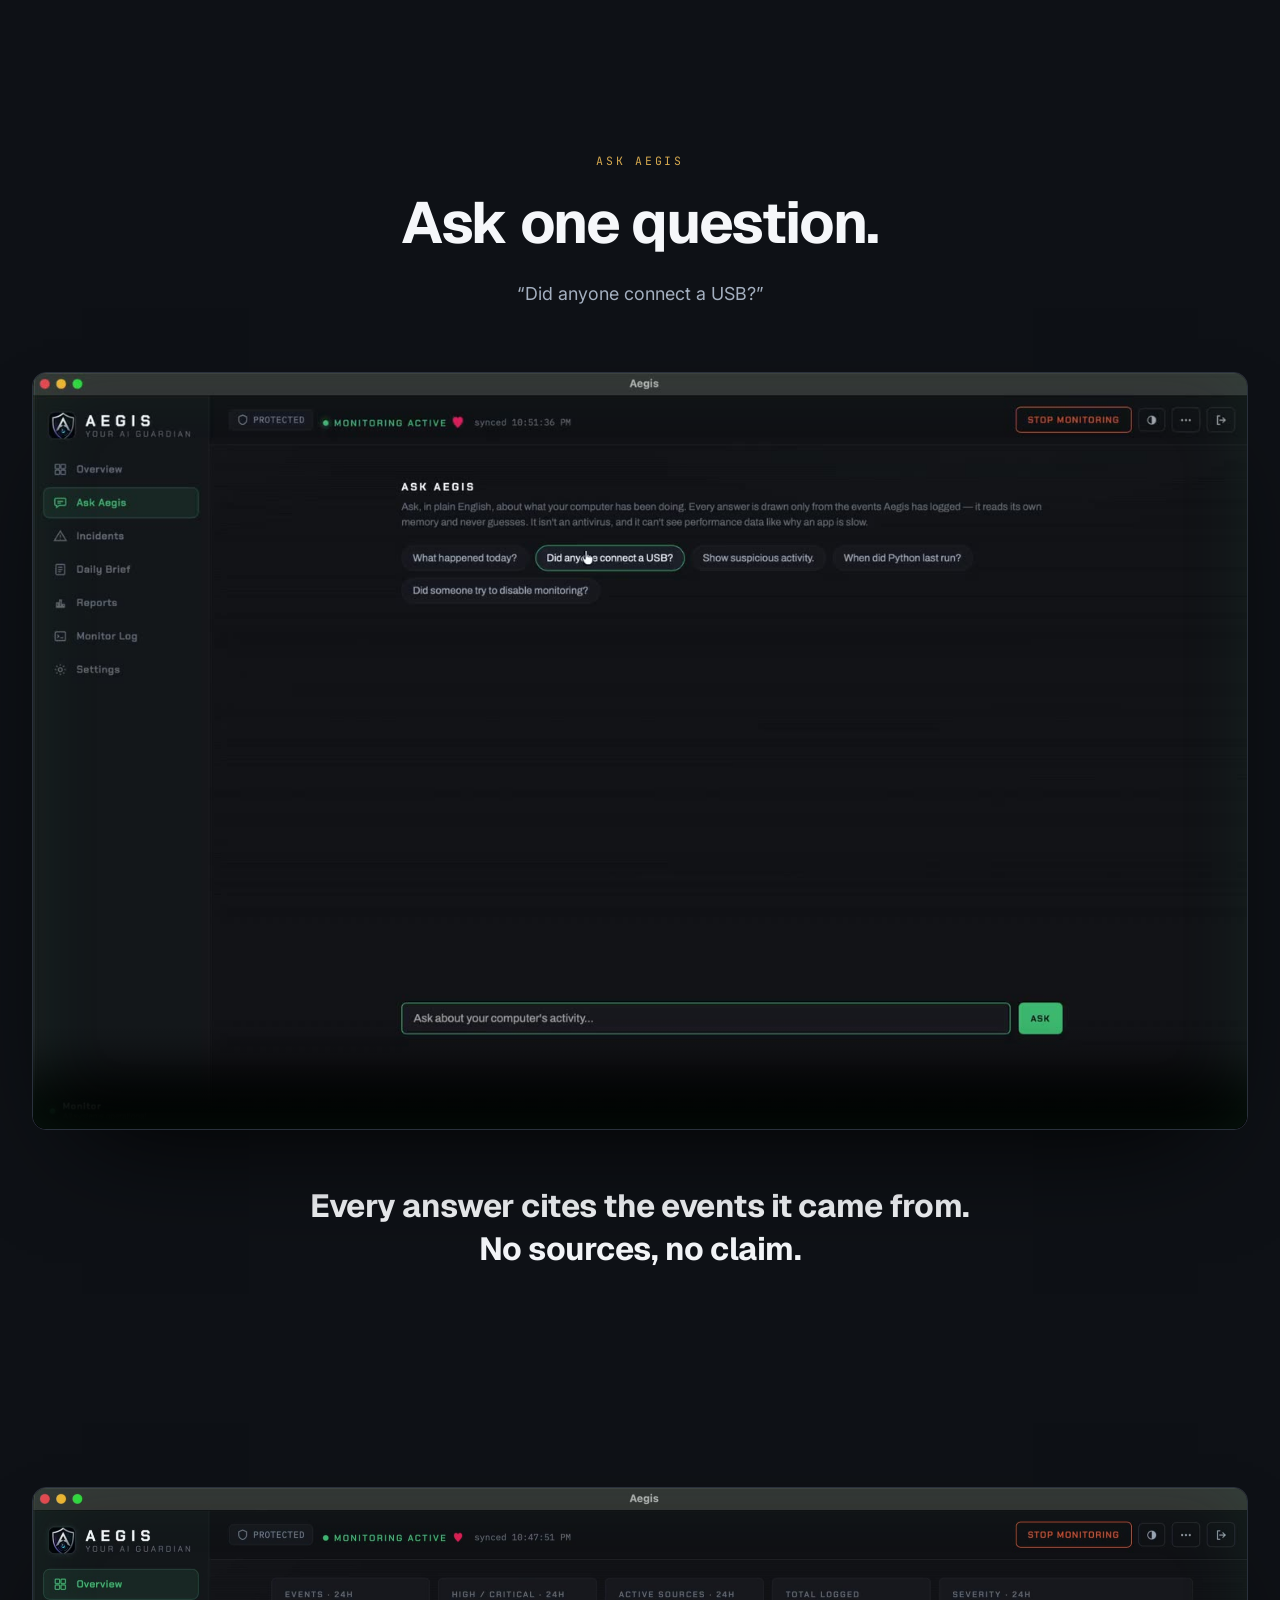
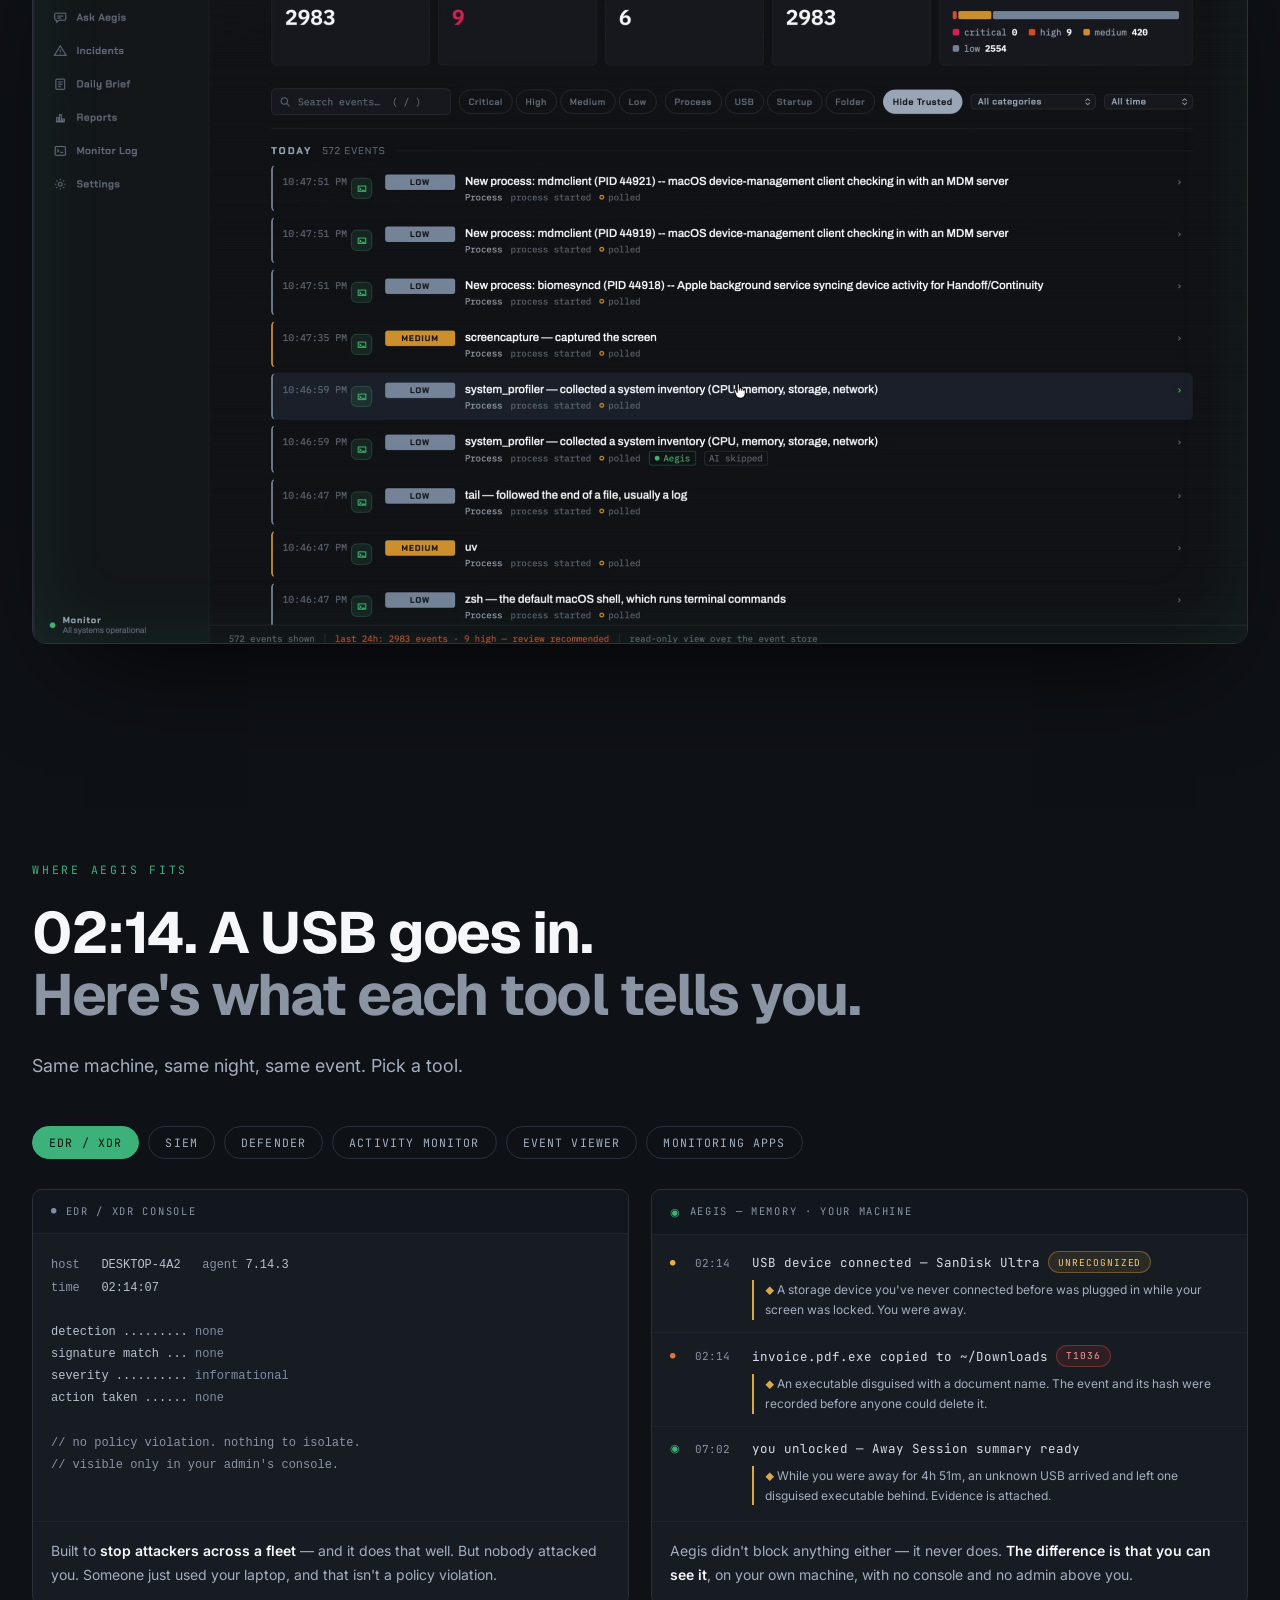
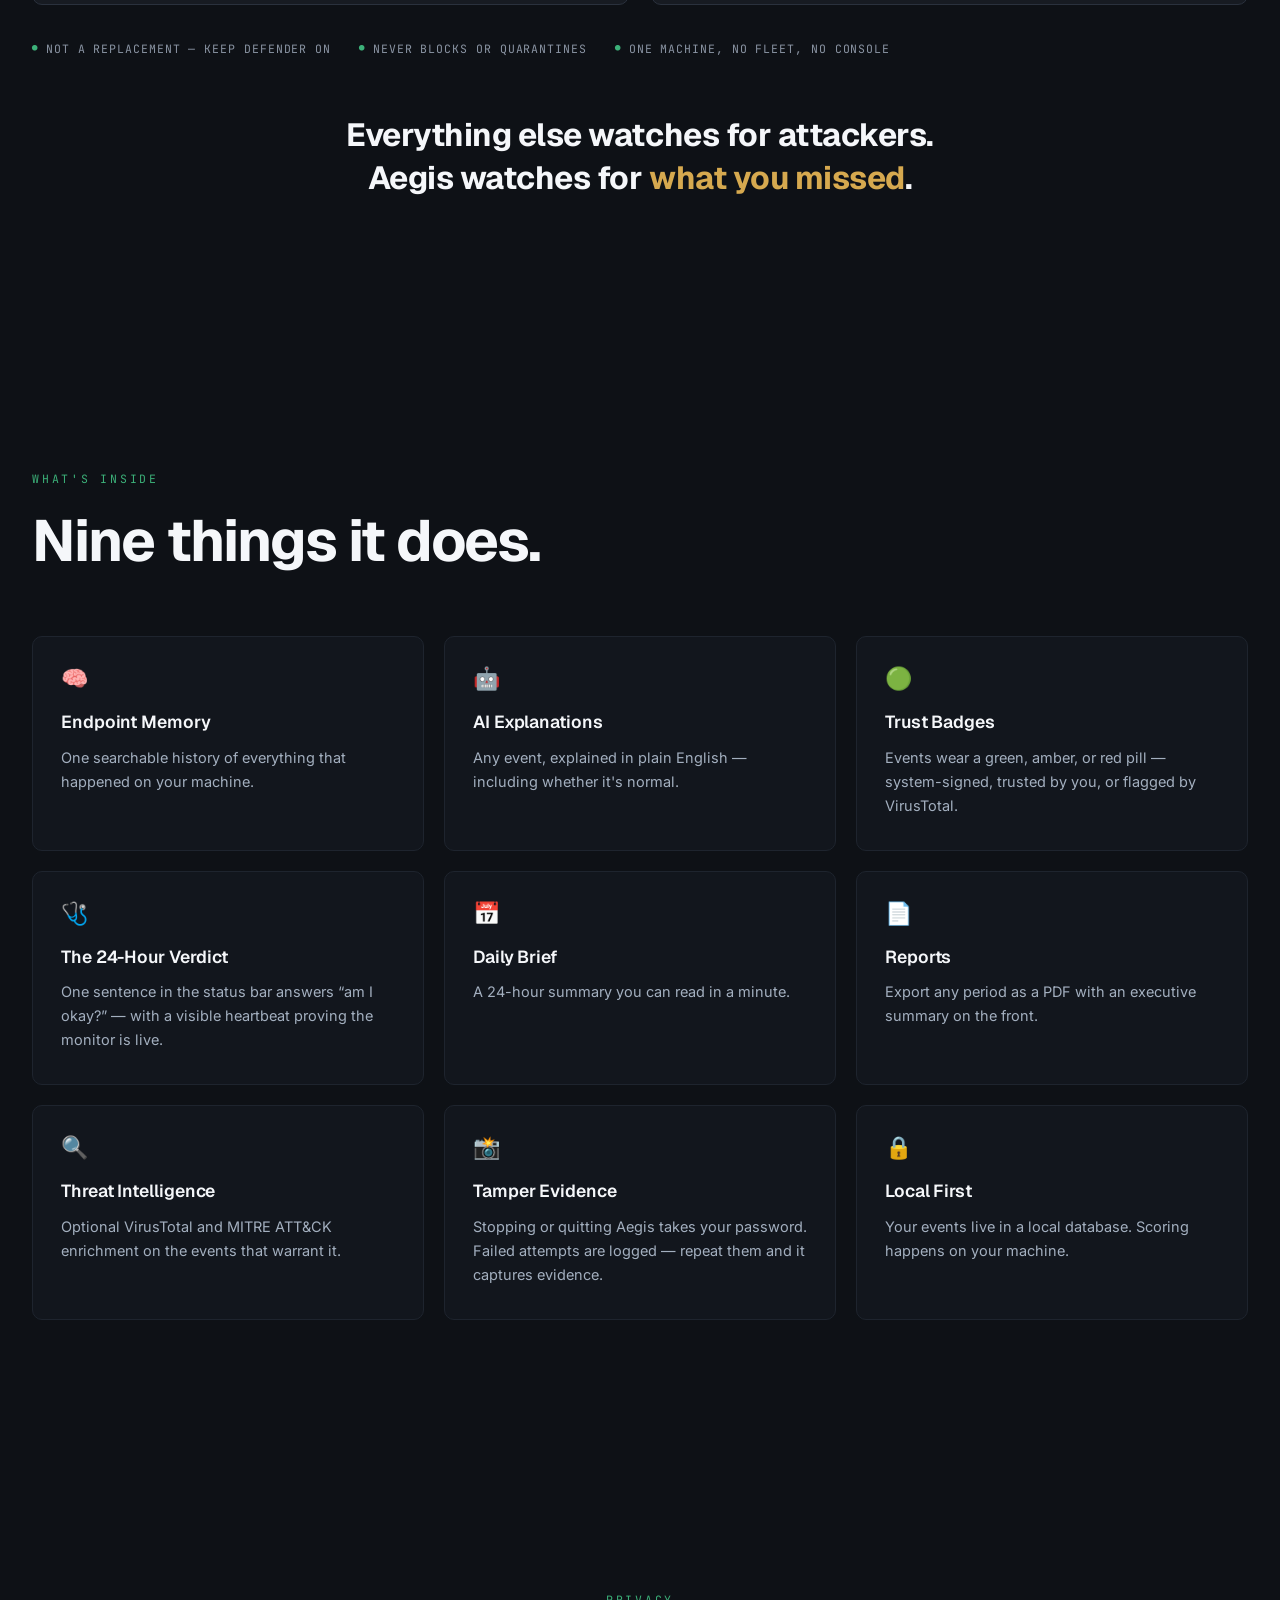
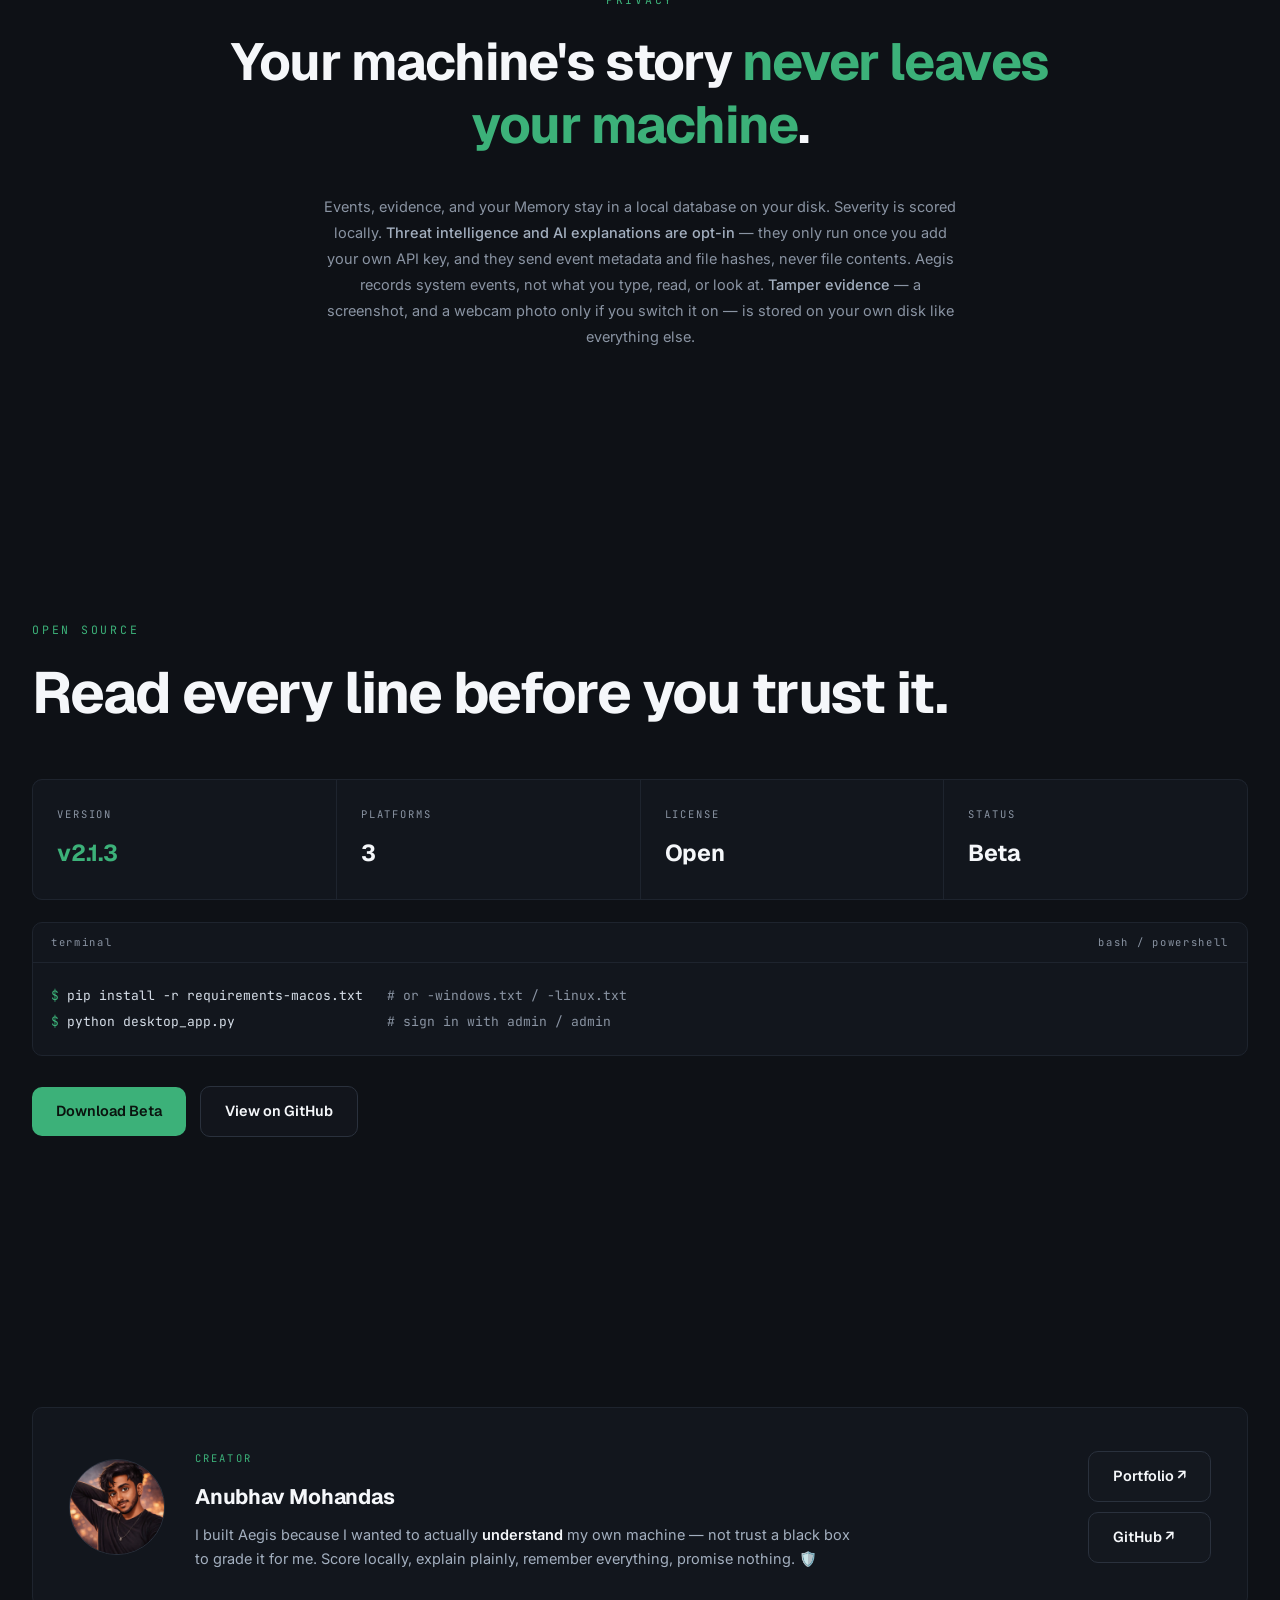
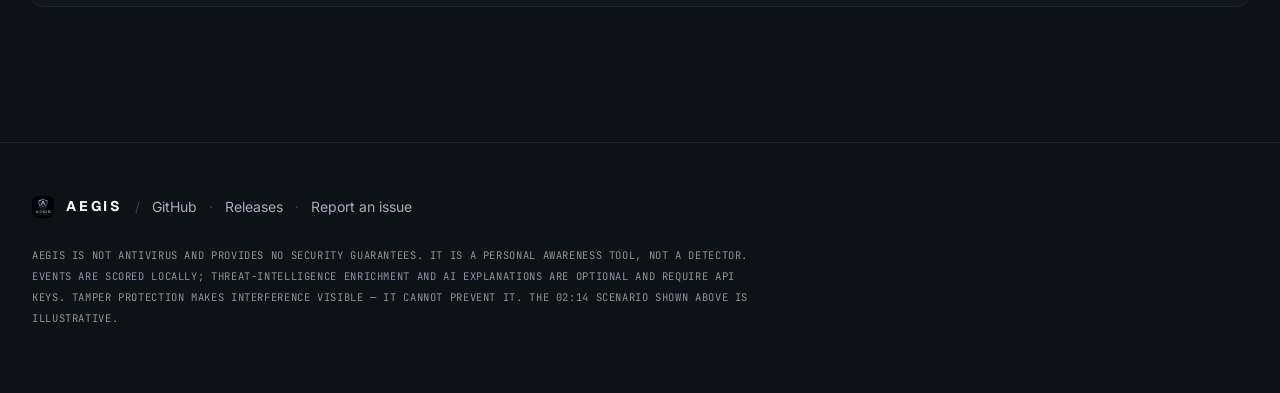
==== commit b173a93e: "updated bugs" ====
--- a/website/index.html
+++ b/website/index.html
@@ -6,9 +6,19 @@
 <title>Aegis — Remember everything. Understand anything.</title>
 <meta name="description" content="Aegis continuously monitors your computer, builds an endpoint memory, and explains what happened in plain English.">
 <link rel="icon" href="assets/aegis.ico">
+<link rel="canonical" href="https://aegis-nyx.netlify.app/">
+<meta property="og:type" content="website">
+<meta property="og:url" content="https://aegis-nyx.netlify.app/">
 <meta property="og:title" content="Aegis — Remember everything. Understand anything.">
 <meta property="og:description" content="Aegis continuously monitors your computer, builds an endpoint memory, and explains what happened in plain English.">
-<meta property="og:image" content="media/dashboard-full.jpg">
+<!-- og:image must be absolute: scrapers (X, LinkedIn, Slack, iMessage) do not
+     resolve it against the page URL, so a relative path here means no preview
+     card at all. Same for the URL below if the domain ever changes. -->
+<meta property="og:image" content="https://aegis-nyx.netlify.app/media/dashboard-full.jpg">
+<meta property="og:image:width" content="2400">
+<meta property="og:image:height" content="1494">
+<meta property="og:image:alt" content="The Aegis dashboard: 24-hour event counts, a severity breakdown, filters, and the full event stream for today.">
+<meta name="twitter:card" content="summary_large_image">
 <meta name="theme-color" content="#0E1116">
 <link rel="preconnect" href="https://fonts.googleapis.com">
 <link rel="preconnect" href="https://fonts.gstatic.com" crossorigin>
@@ -305,7 +315,10 @@
   border:1px solid var(--border-soft);border-radius:var(--radius);
   background:var(--surface-2);padding:34px 36px;
 }
-.creator .sigil img{width:52px;height:52px;border-radius:12px}
+.creator .sigil img{
+  width:96px;height:96px;border-radius:50%;object-fit:cover;
+  border:1px solid var(--border);background:var(--surface);
+}
 .creator .tag{font-family:var(--font-mono);font-size:10.5px;letter-spacing:.2em;color:var(--primary)}
 .creator h3{font-family:var(--font-display);font-weight:700;font-size:21px;color:var(--text);margin:8px 0 8px;letter-spacing:-.01em}
 .creator p{font-size:14.5px;line-height:1.7;max-width:46em}
@@ -379,7 +392,7 @@
   <div class="hero-scrim"></div>
   <div class="wrap-wide">
     <div class="hero-inner">
-      <span class="status-pill"><span class="dot"></span>v2.0.6<span class="plat"> · WINDOWS · MACOS · LINUX</span></span>
+      <span class="status-pill"><span class="dot"></span>v2.1.3<span class="plat"> · WINDOWS · MACOS · LINUX</span></span>
       <h1>Remember everything.<span class="two">Understand anything.</span></h1>
       <p class="lede">
         Aegis continuously monitors your system, builds an endpoint memory,
@@ -447,28 +460,16 @@
   </div>
 </section>
 
-<!-- ============ DAILY BRIEF ============ -->
-<section id="brief">
-  <div class="wrap-wide">
-    <div class="center reveal">
-      <div class="sec-tag gold">DAILY BRIEF</div>
-      <h2>Ask one question.</h2>
-      <p class="one-line">“What happened while I was away?”</p>
-    </div>
-    <div class="frame beat-wide reveal">
-      <video src="media/brief.mp4" poster="media/brief.jpg"
-             muted loop playsinline preload="none" data-io
-             aria-label="Aegis generating a Daily Brief: a 24-hour summary with event counts, notable events, and a recommendation"></video>
-    </div>
-  </div>
-</section>
-
 <!-- ============ ASK AEGIS ============ -->
+<!-- The Daily Brief and Reports sections used to sit either side of this one.
+     Both were cut when the only footage of them turned out to predate the Ask
+     Aegis nav item; the features are still covered in the feature grid below.
+     Re-record those two flows on the current build to bring the sections back. -->
 <section id="ask">
   <div class="wrap-wide">
     <div class="center reveal">
       <div class="sec-tag gold">ASK AEGIS</div>
-      <h2>Or ask it anything.</h2>
+      <h2>Ask one question.</h2>
       <p class="one-line">“Did anyone connect a USB?”</p>
     </div>
     <div class="frame beat-wide reveal">
@@ -480,26 +481,11 @@
   </div>
 </section>
 
-<!-- ============ REPORTS ============ -->
-<section id="reports">
-  <div class="wrap-wide">
-    <div class="center reveal">
-      <div class="sec-tag">REPORTS</div>
-      <h2>Then it becomes a document.</h2>
-    </div>
-    <div class="frame beat-wide reveal">
-      <video src="media/report.mp4" poster="media/report.jpg"
-             muted loop playsinline preload="none" data-io
-             aria-label="Exporting a PDF security activity report from Aegis, with an executive summary written by the AI"></video>
-    </div>
-  </div>
-</section>
-
 <!-- ============ THE PRODUCT, UNINTERRUPTED ============ -->
 <section class="shot-section">
   <div class="wrap-wide">
     <div class="frame reveal">
-      <img src="media/dashboard-full.jpg" width="2400" height="1486" loading="lazy"
+      <img src="media/dashboard-full.jpg" width="2400" height="1494" loading="lazy"
            alt="The Aegis dashboard: 24-hour event counts, a severity breakdown, filters, and the full event stream for today.">
     </div>
   </div>
@@ -593,7 +579,7 @@
       <h2>Read every line before you trust it.</h2>
     </div>
     <div class="os-grid reveal">
-      <div class="os-cell"><span class="k">VERSION</span><span class="v em">v2.0.6</span></div>
+      <div class="os-cell"><span class="k">VERSION</span><span class="v em">v2.1.3</span></div>
       <div class="os-cell"><span class="k">PLATFORMS</span><span class="v">3</span></div>
       <div class="os-cell"><span class="k">LICENSE</span><span class="v">Open</span></div>
       <div class="os-cell"><span class="k">STATUS</span><span class="v">Beta</span></div>
@@ -614,7 +600,10 @@
 <section class="creator">
   <div class="wrap-wide">
     <div class="card reveal">
-      <div class="sigil"><img src="assets/tray_icon.png" alt=""></div>
+      <!-- alt="" on purpose: the <h3> right beside it already says the name, so a
+           screen reader would otherwise announce "Anubhav Mohandas" twice. -->
+      <div class="sigil"><img src="assets/anubhav.jpg" width="460" height="460"
+           loading="lazy" alt=""></div>
       <div class="who">
         <span class="tag">CREATOR</span>
         <h3>Anubhav Mohandas</h3>
